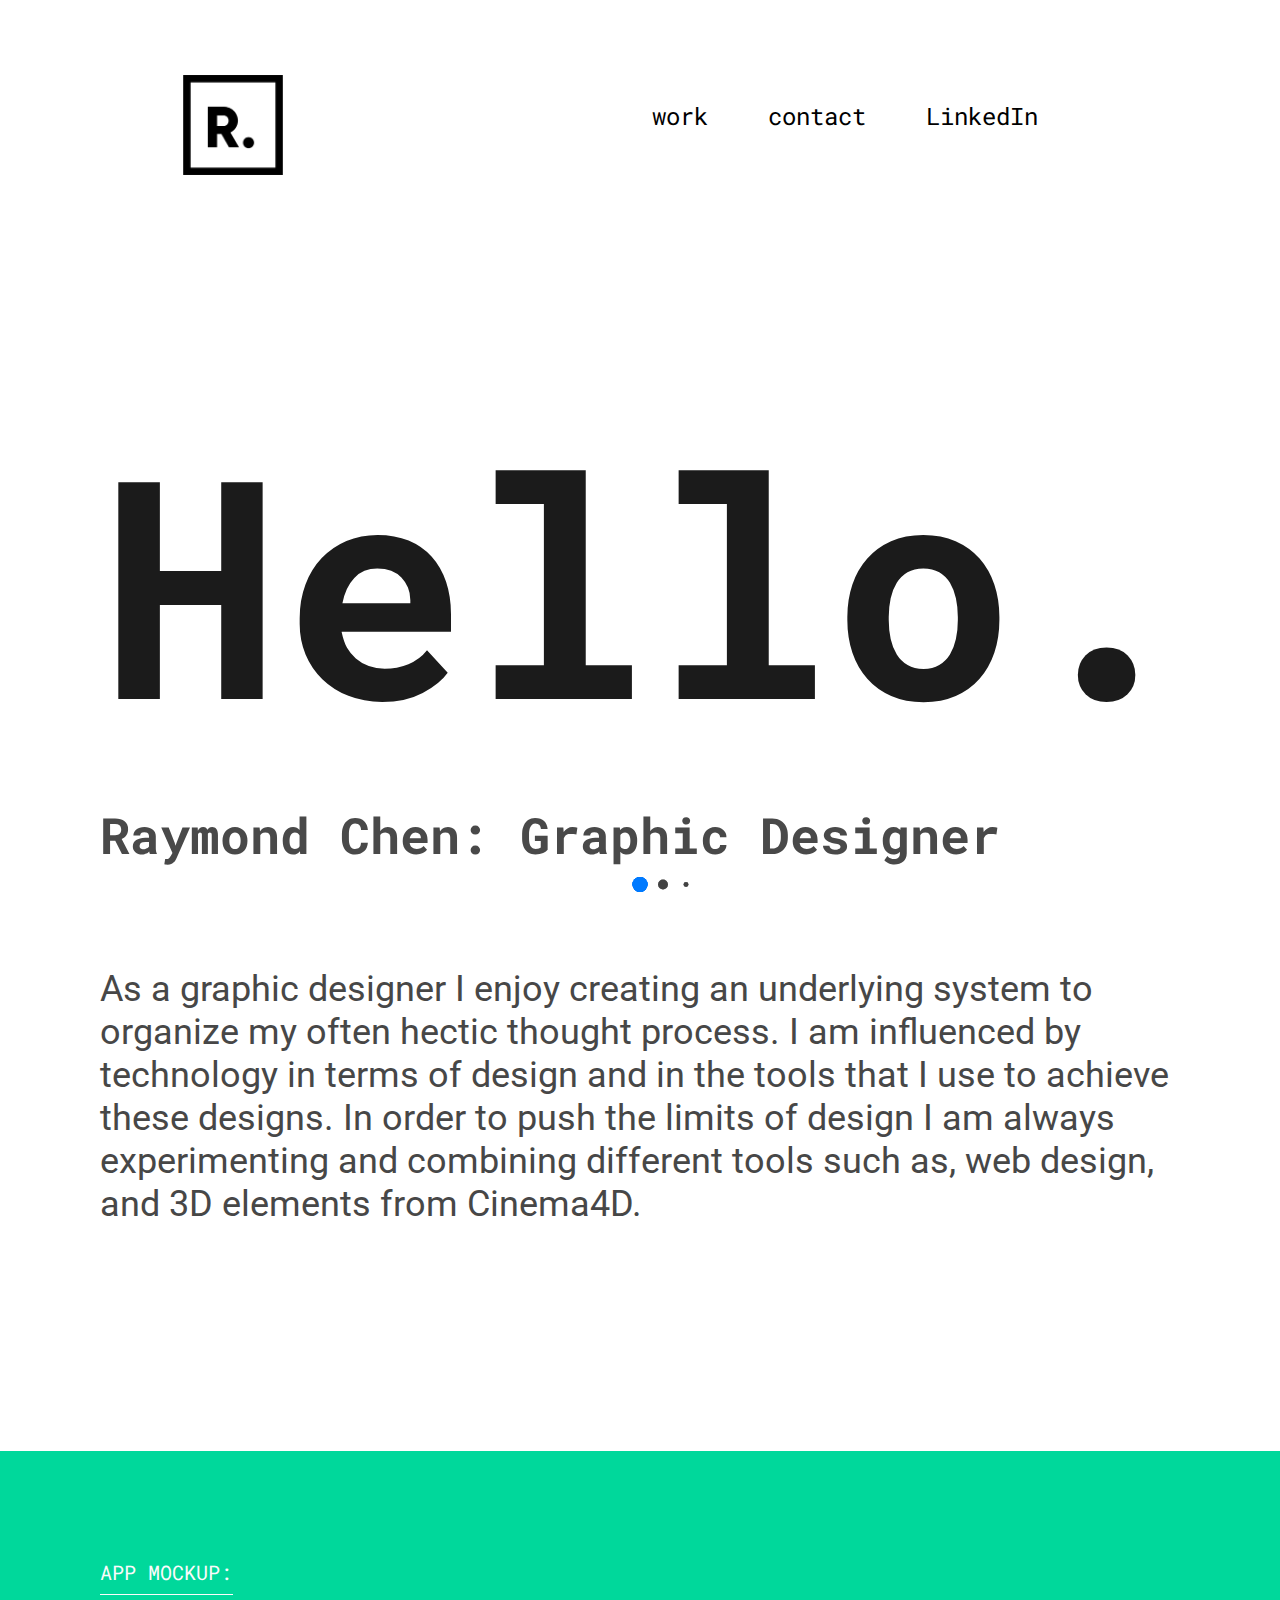
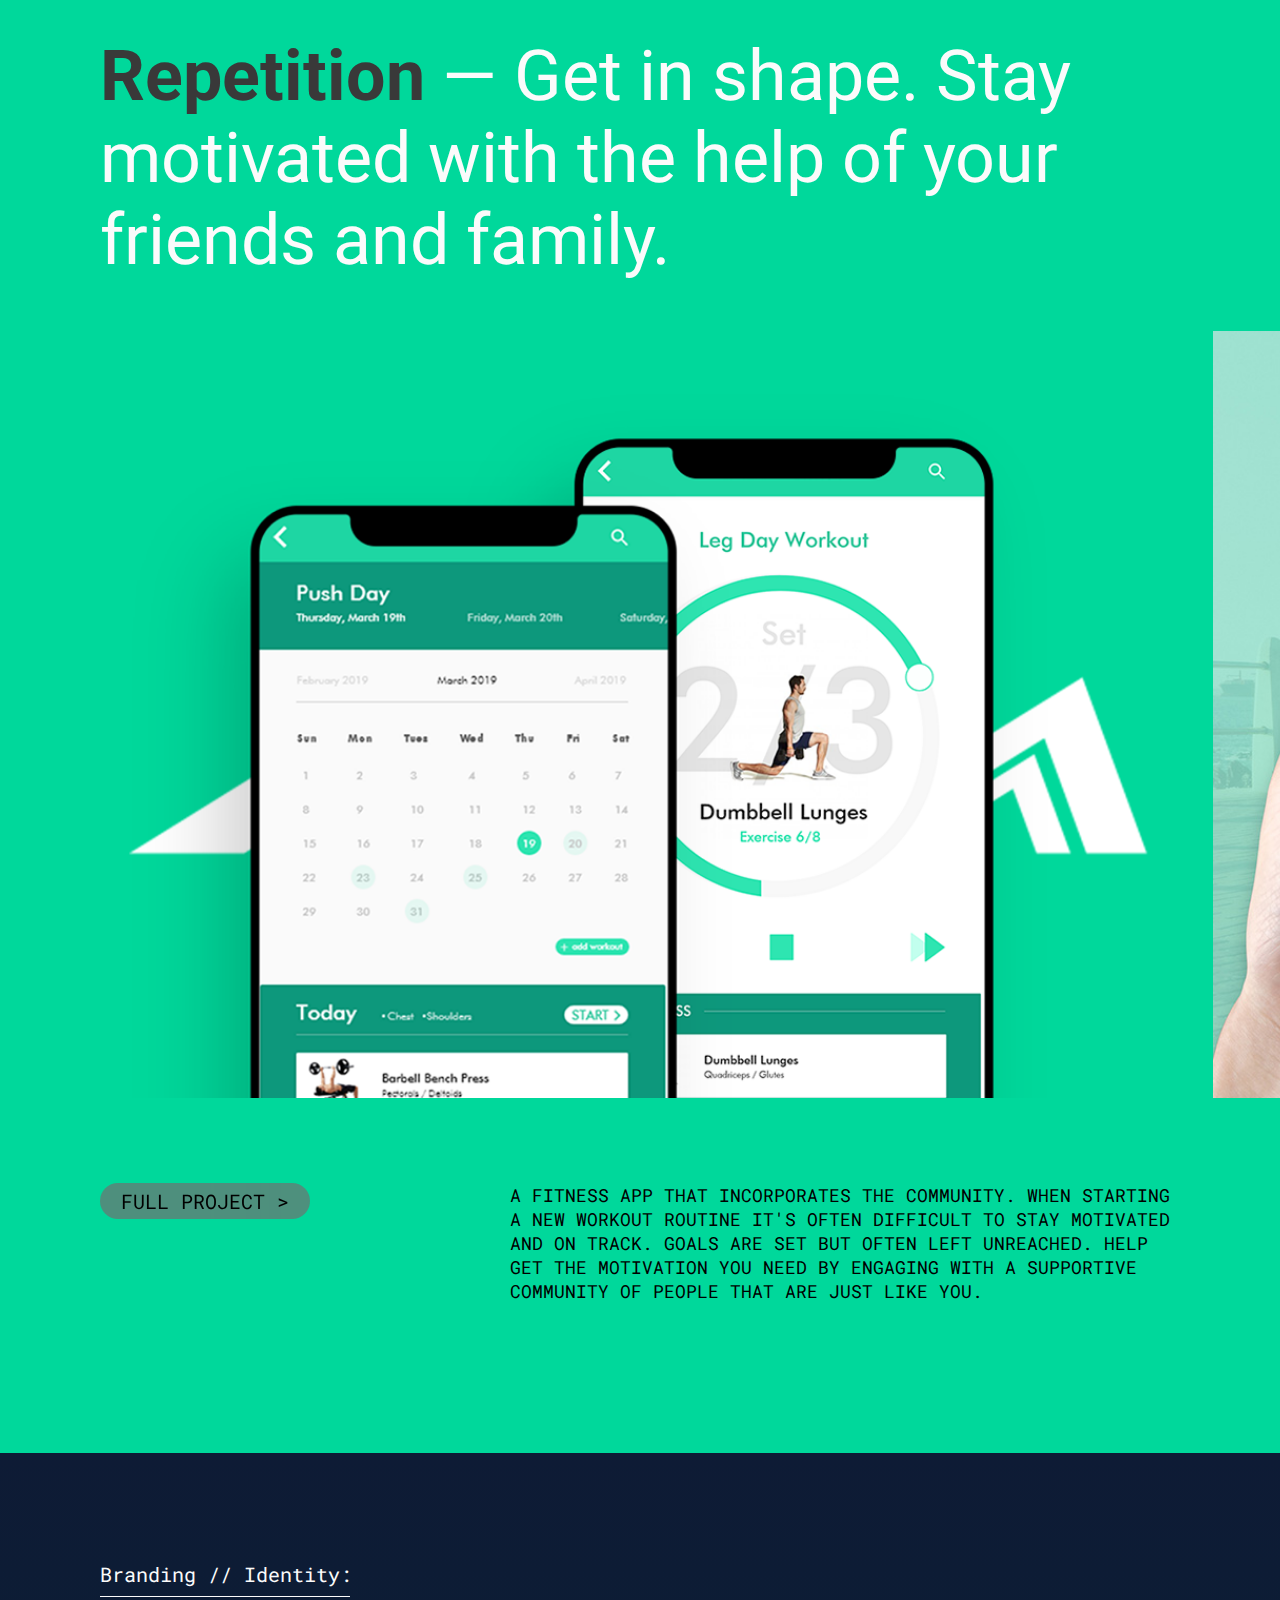
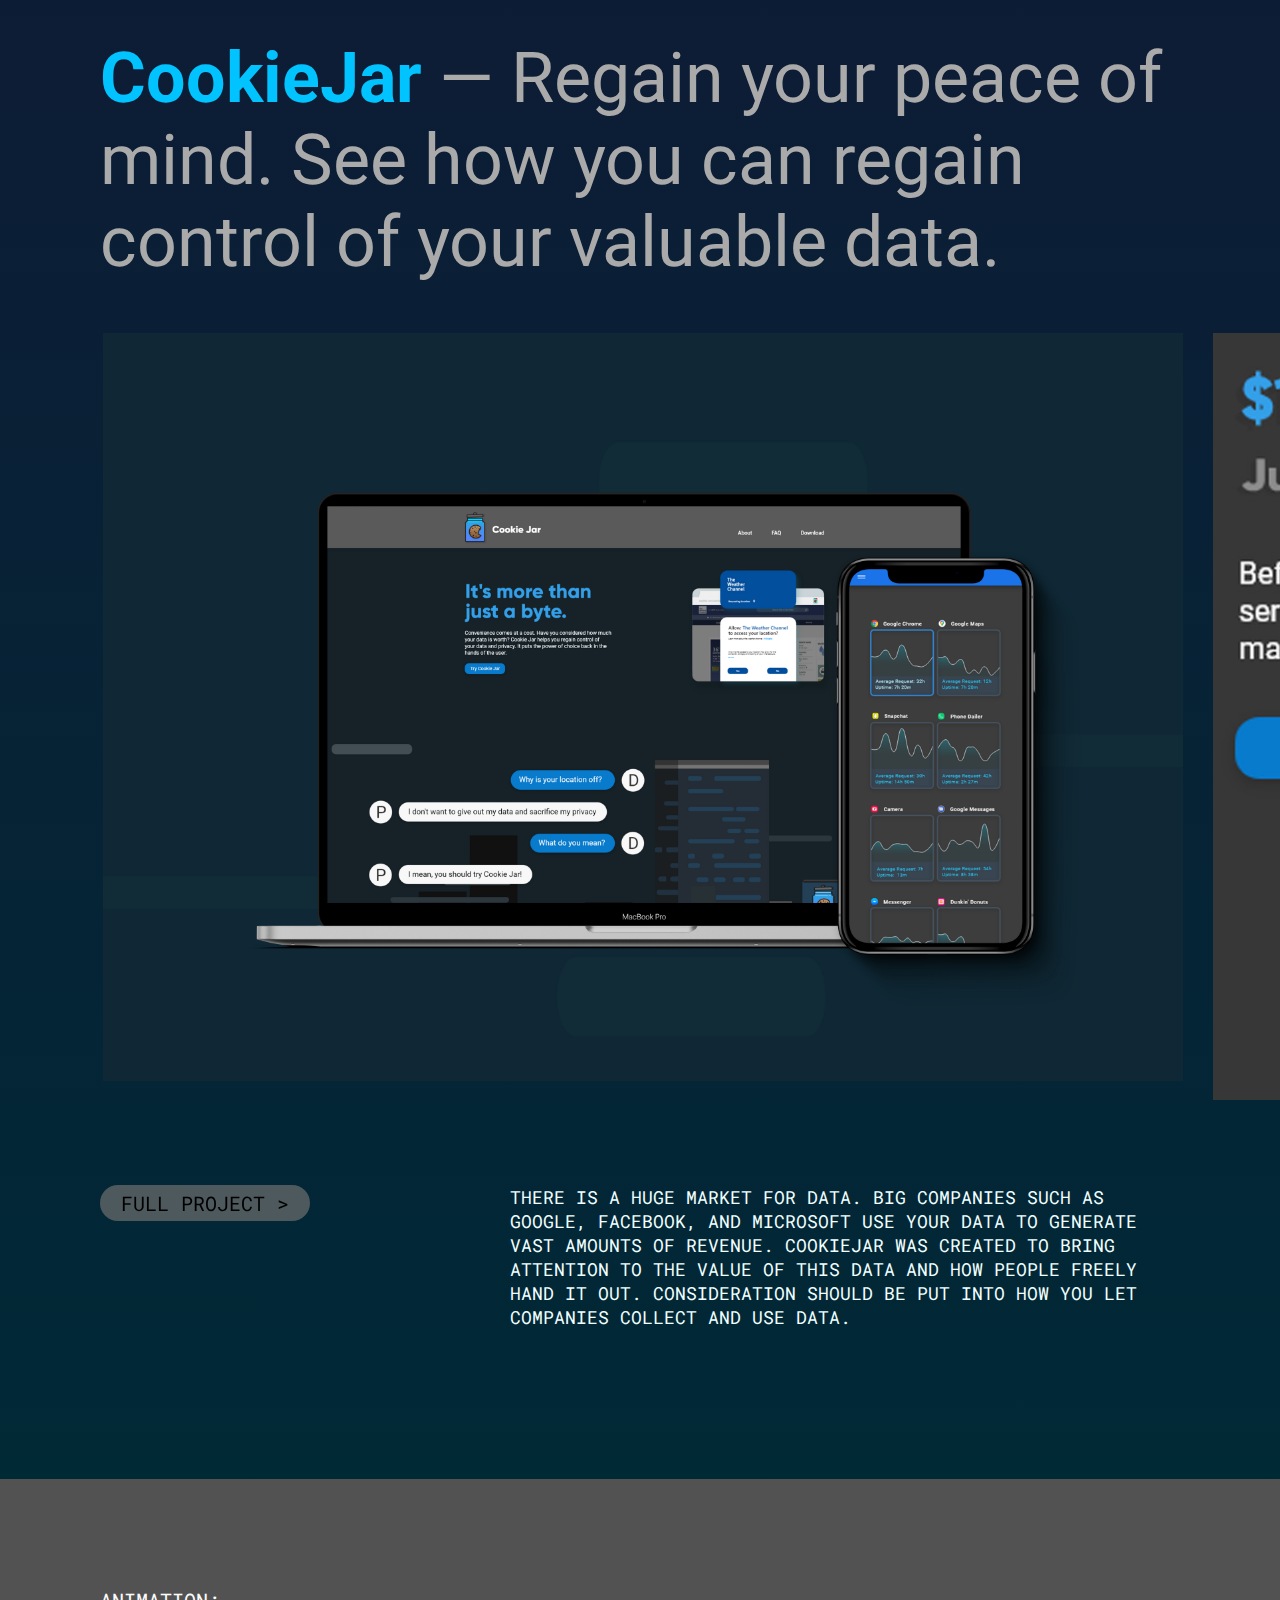
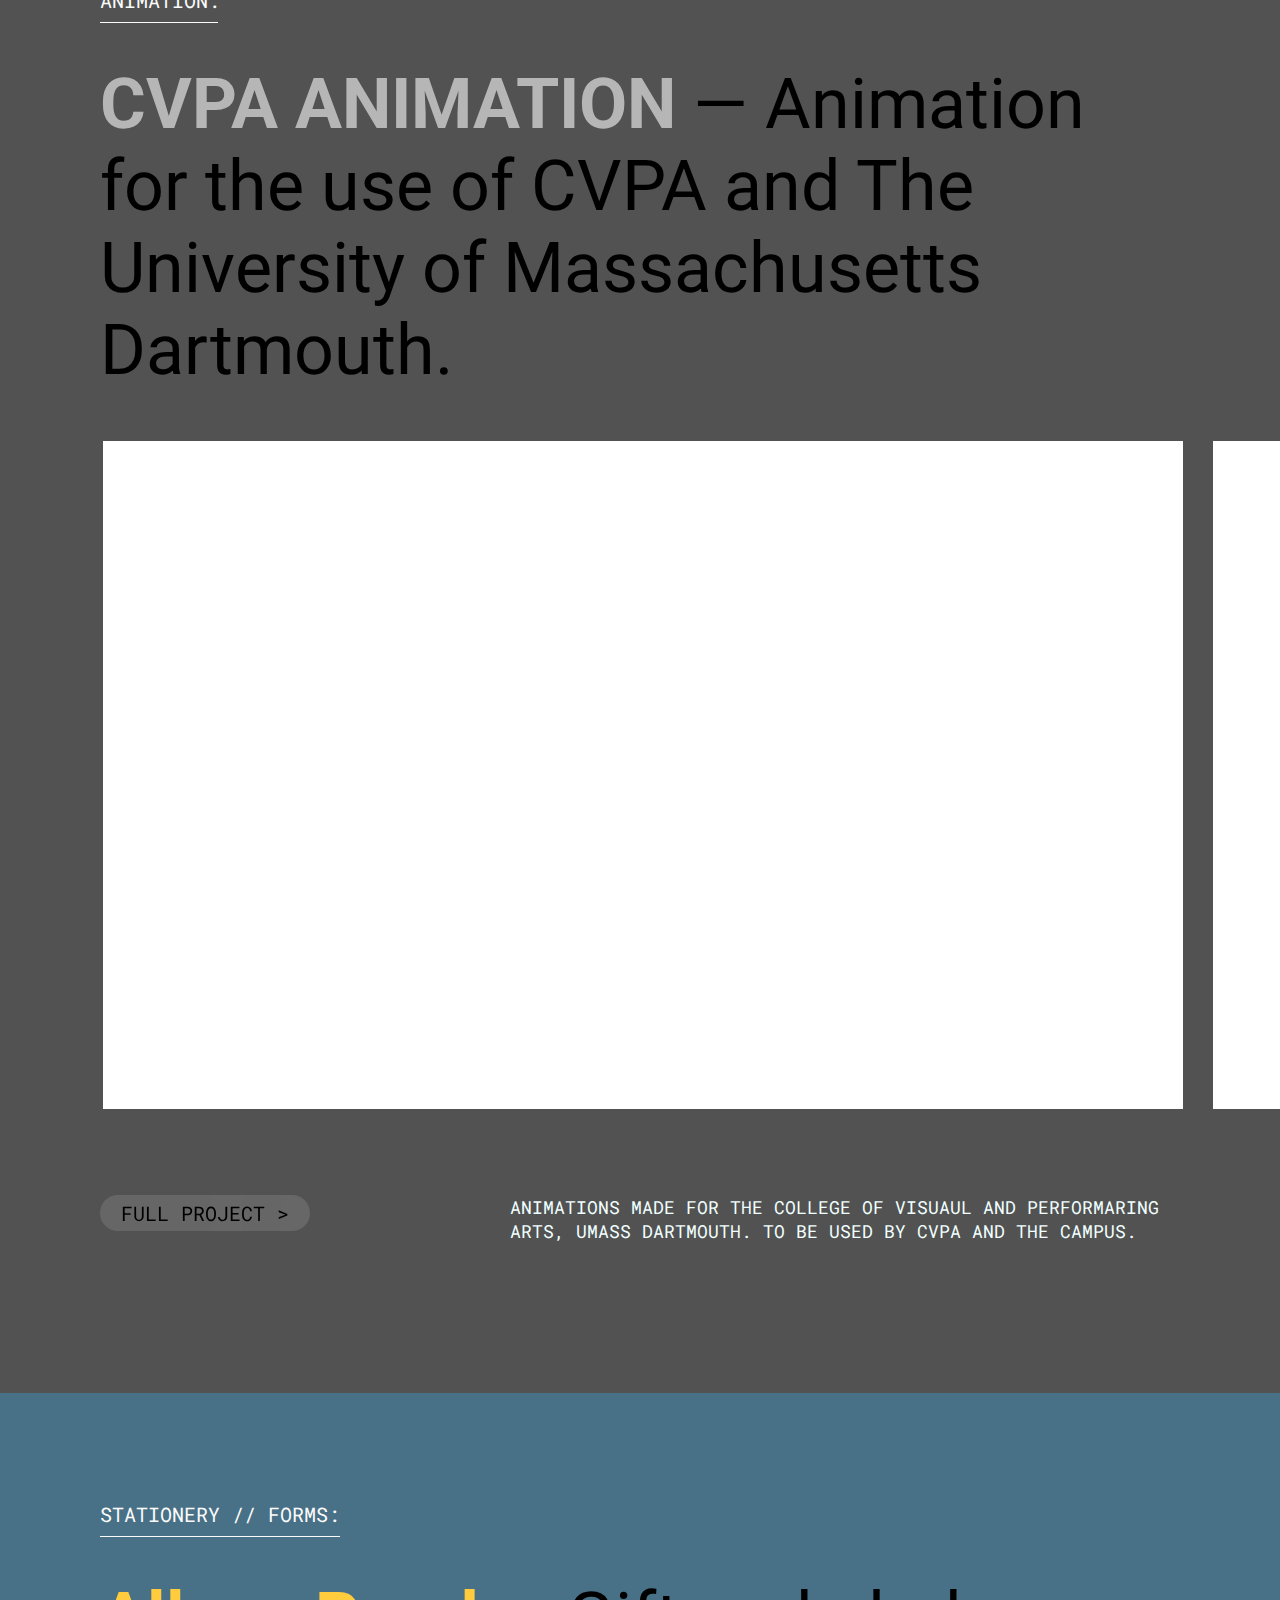
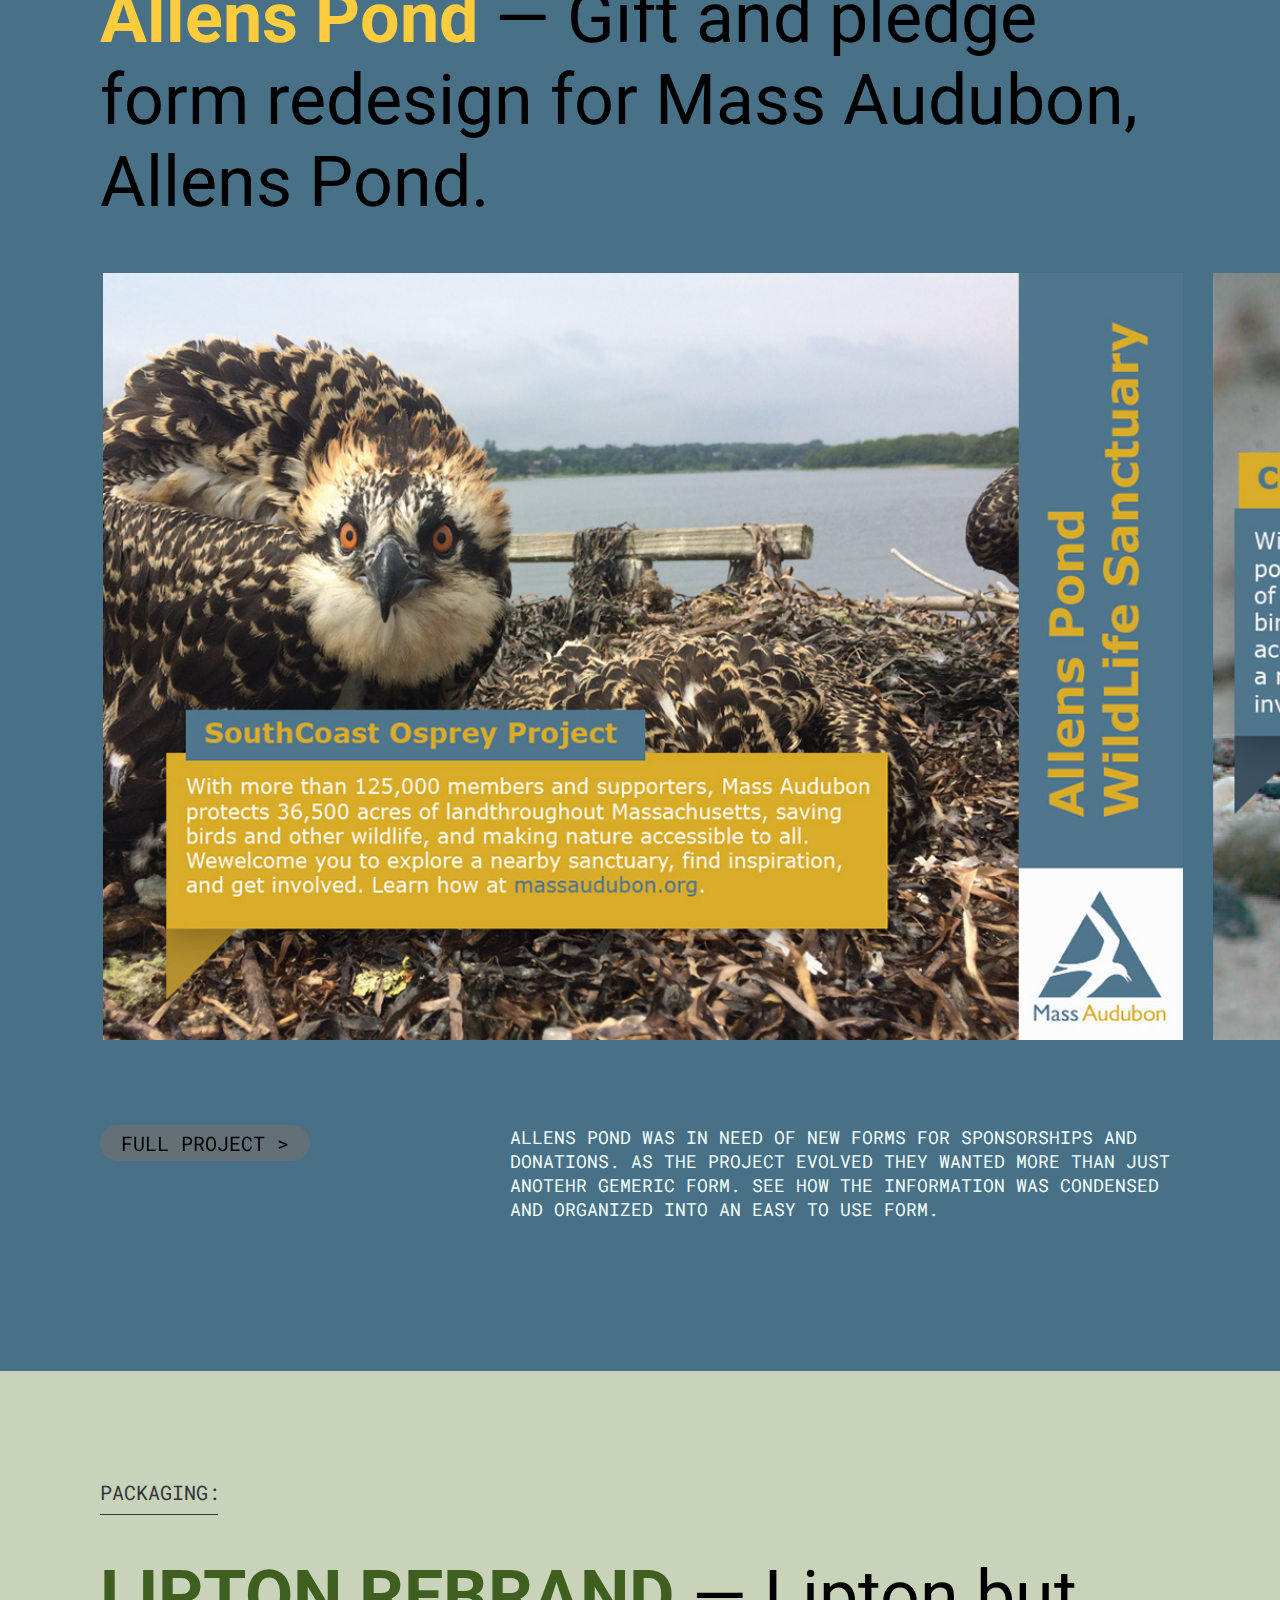
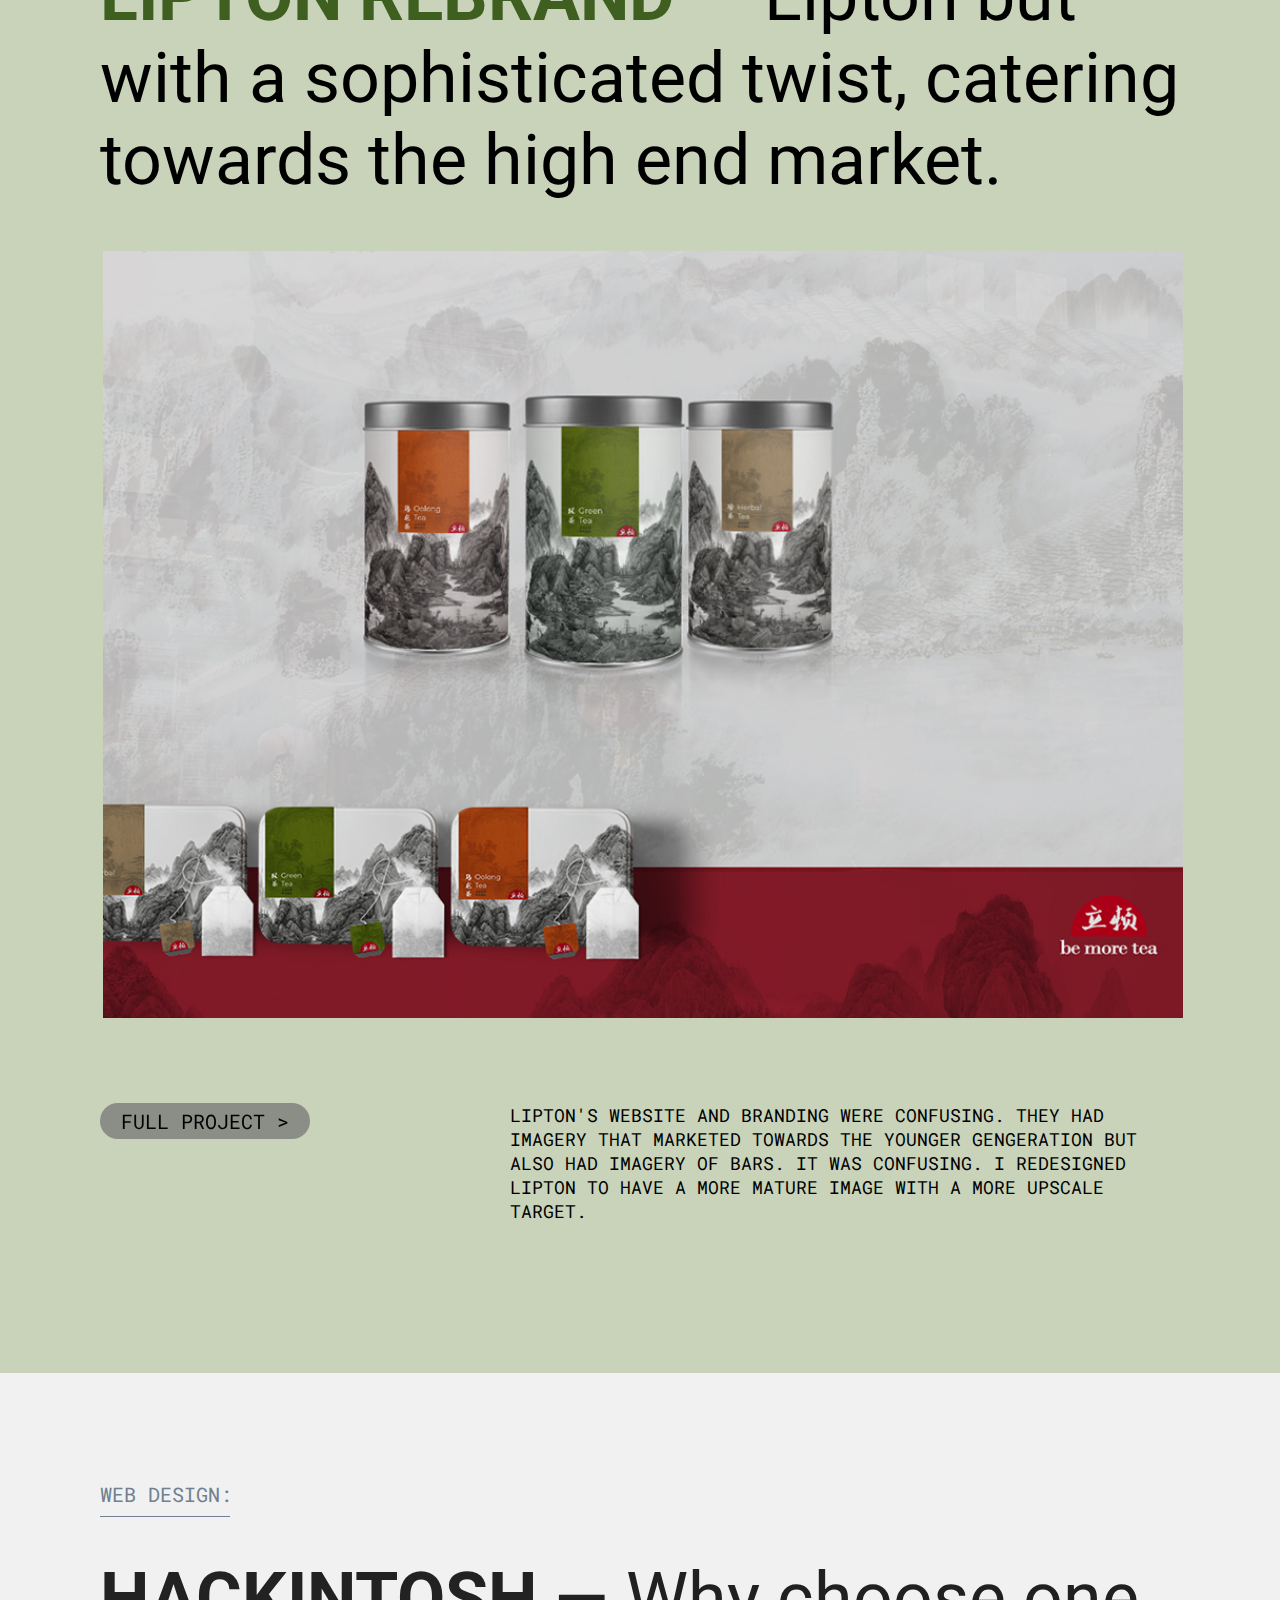
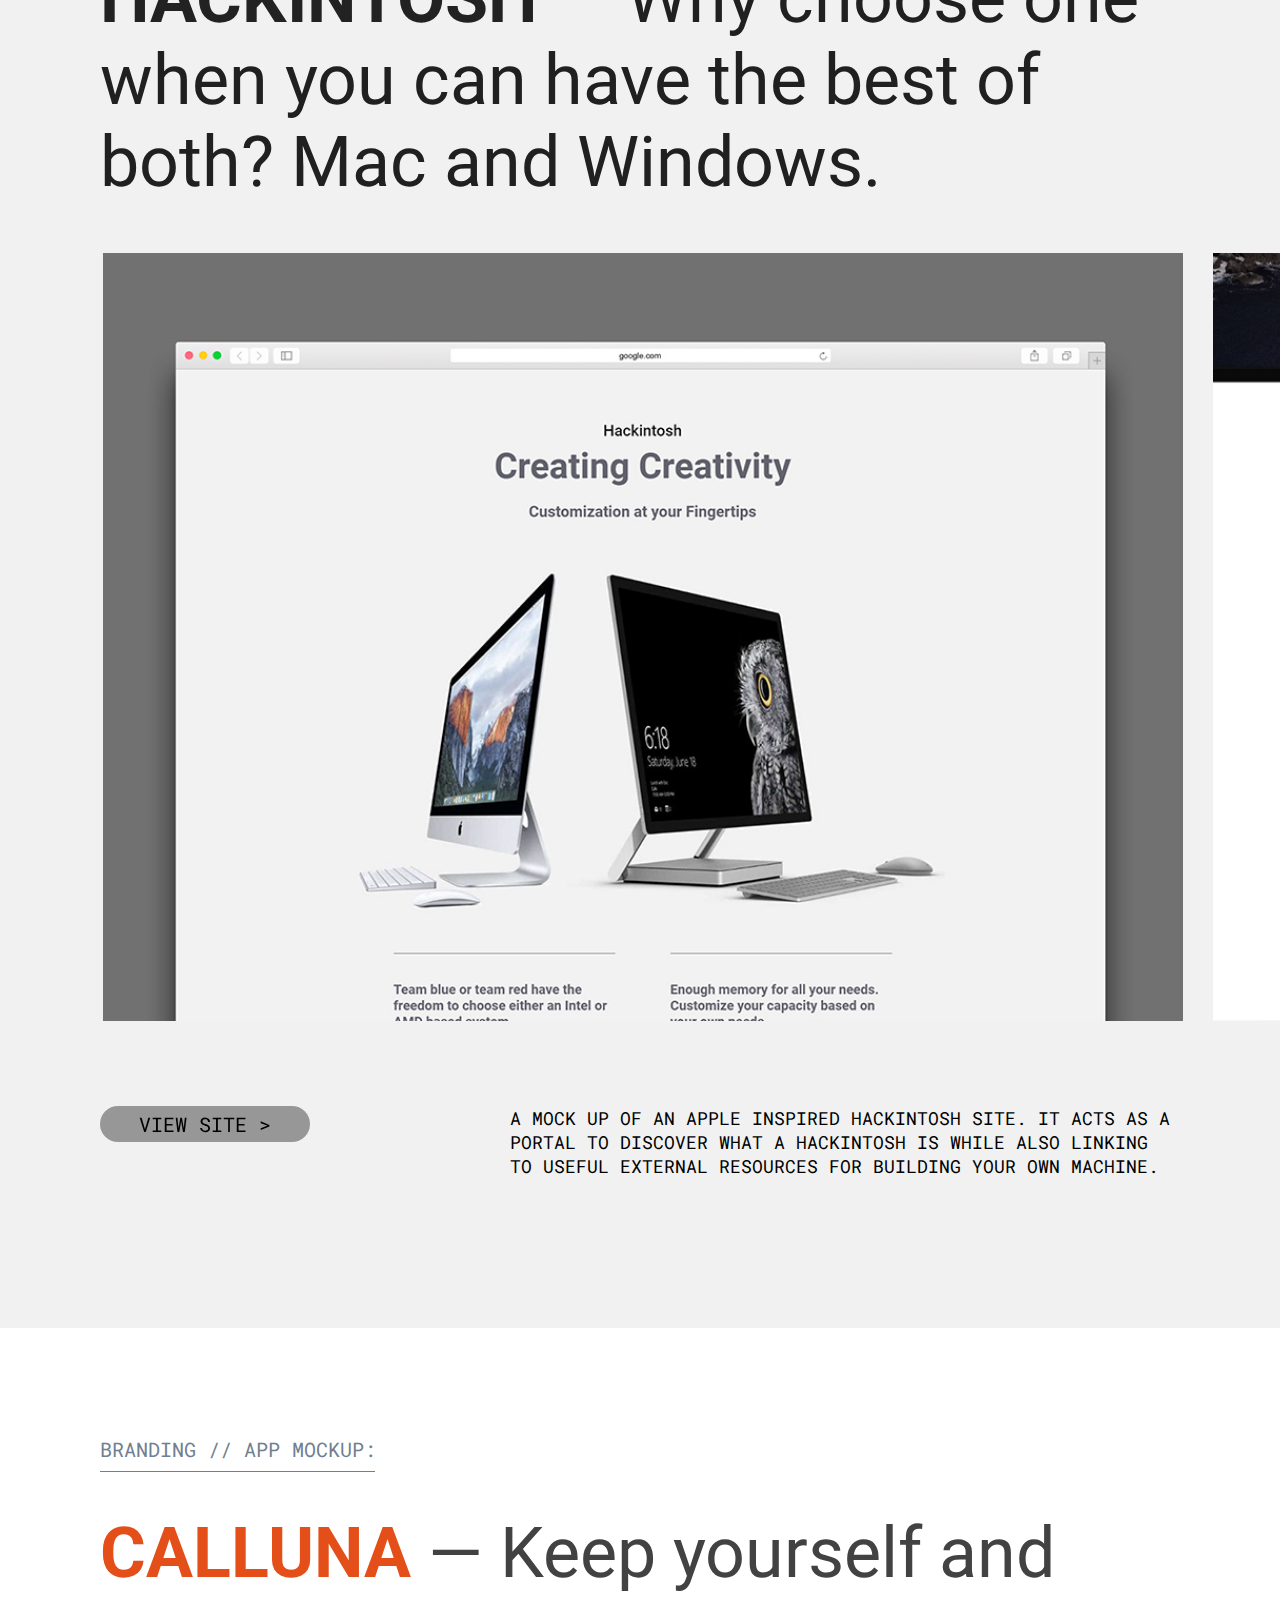
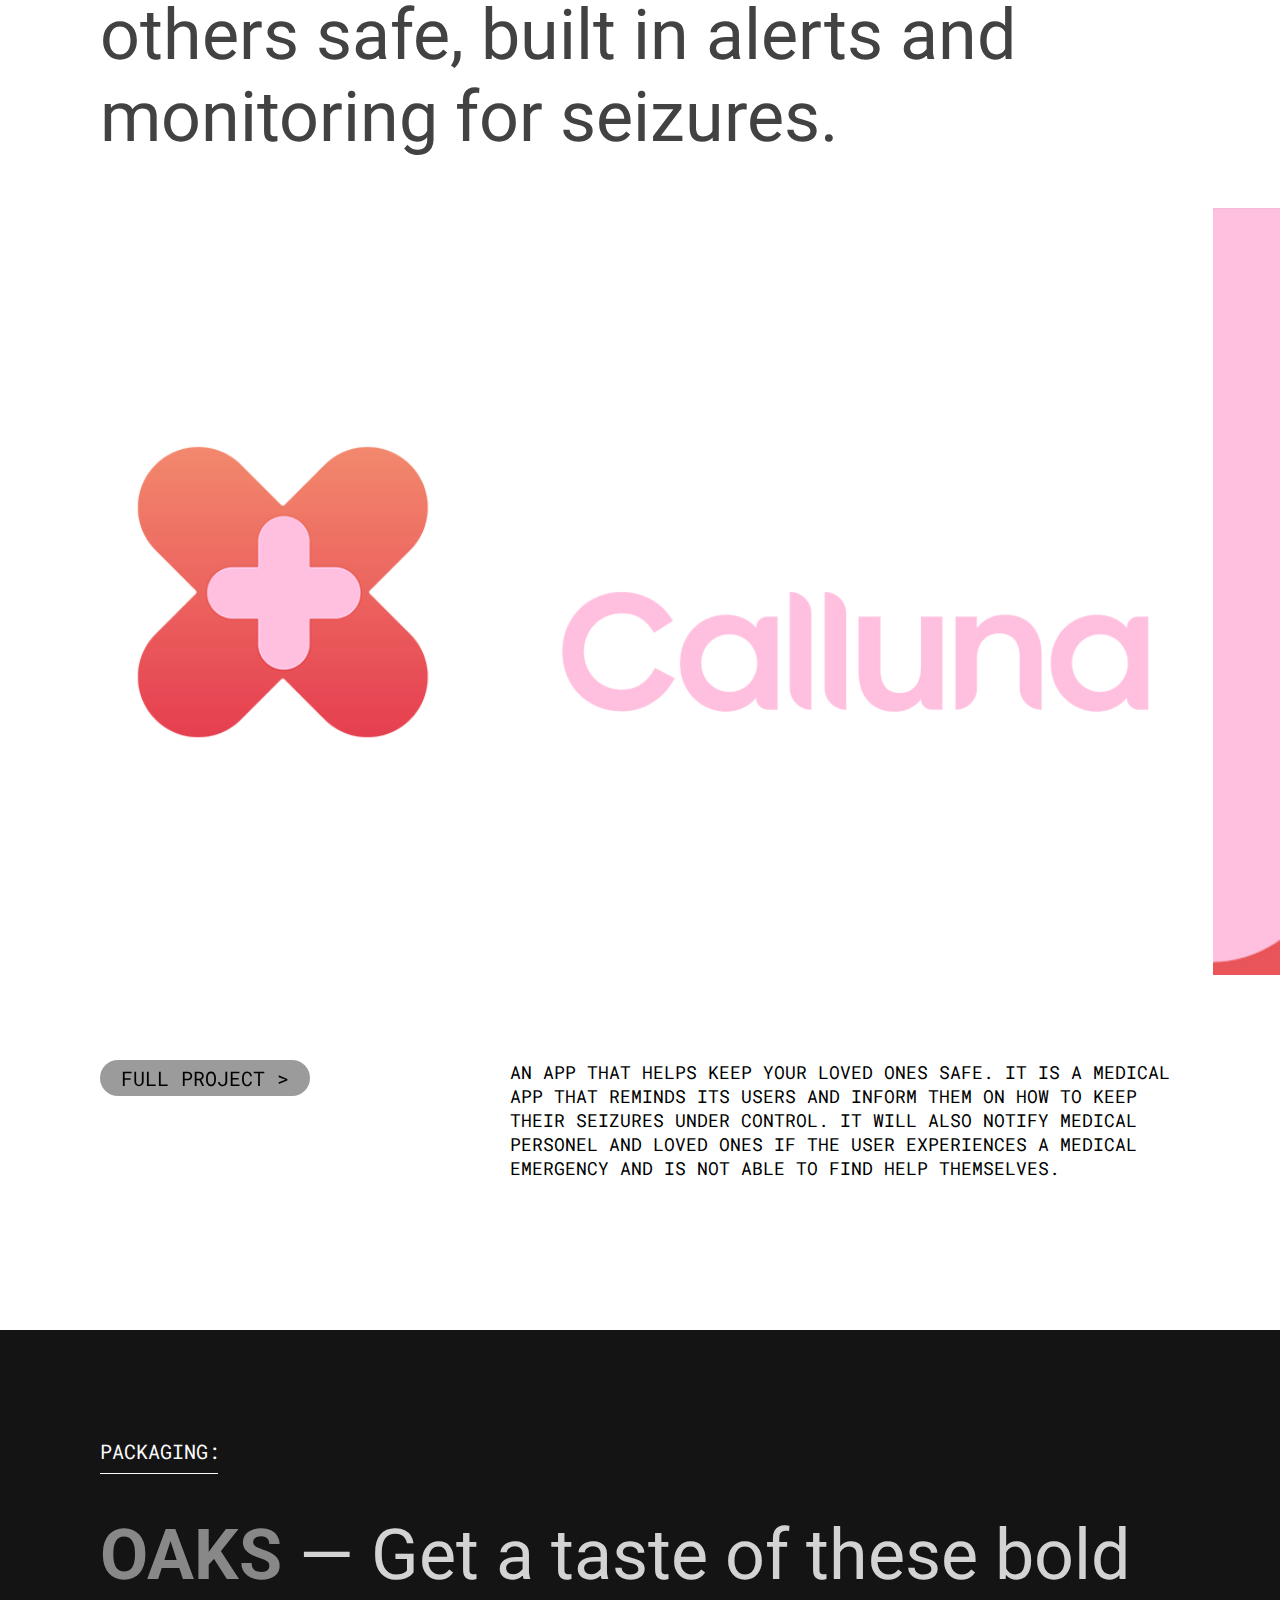
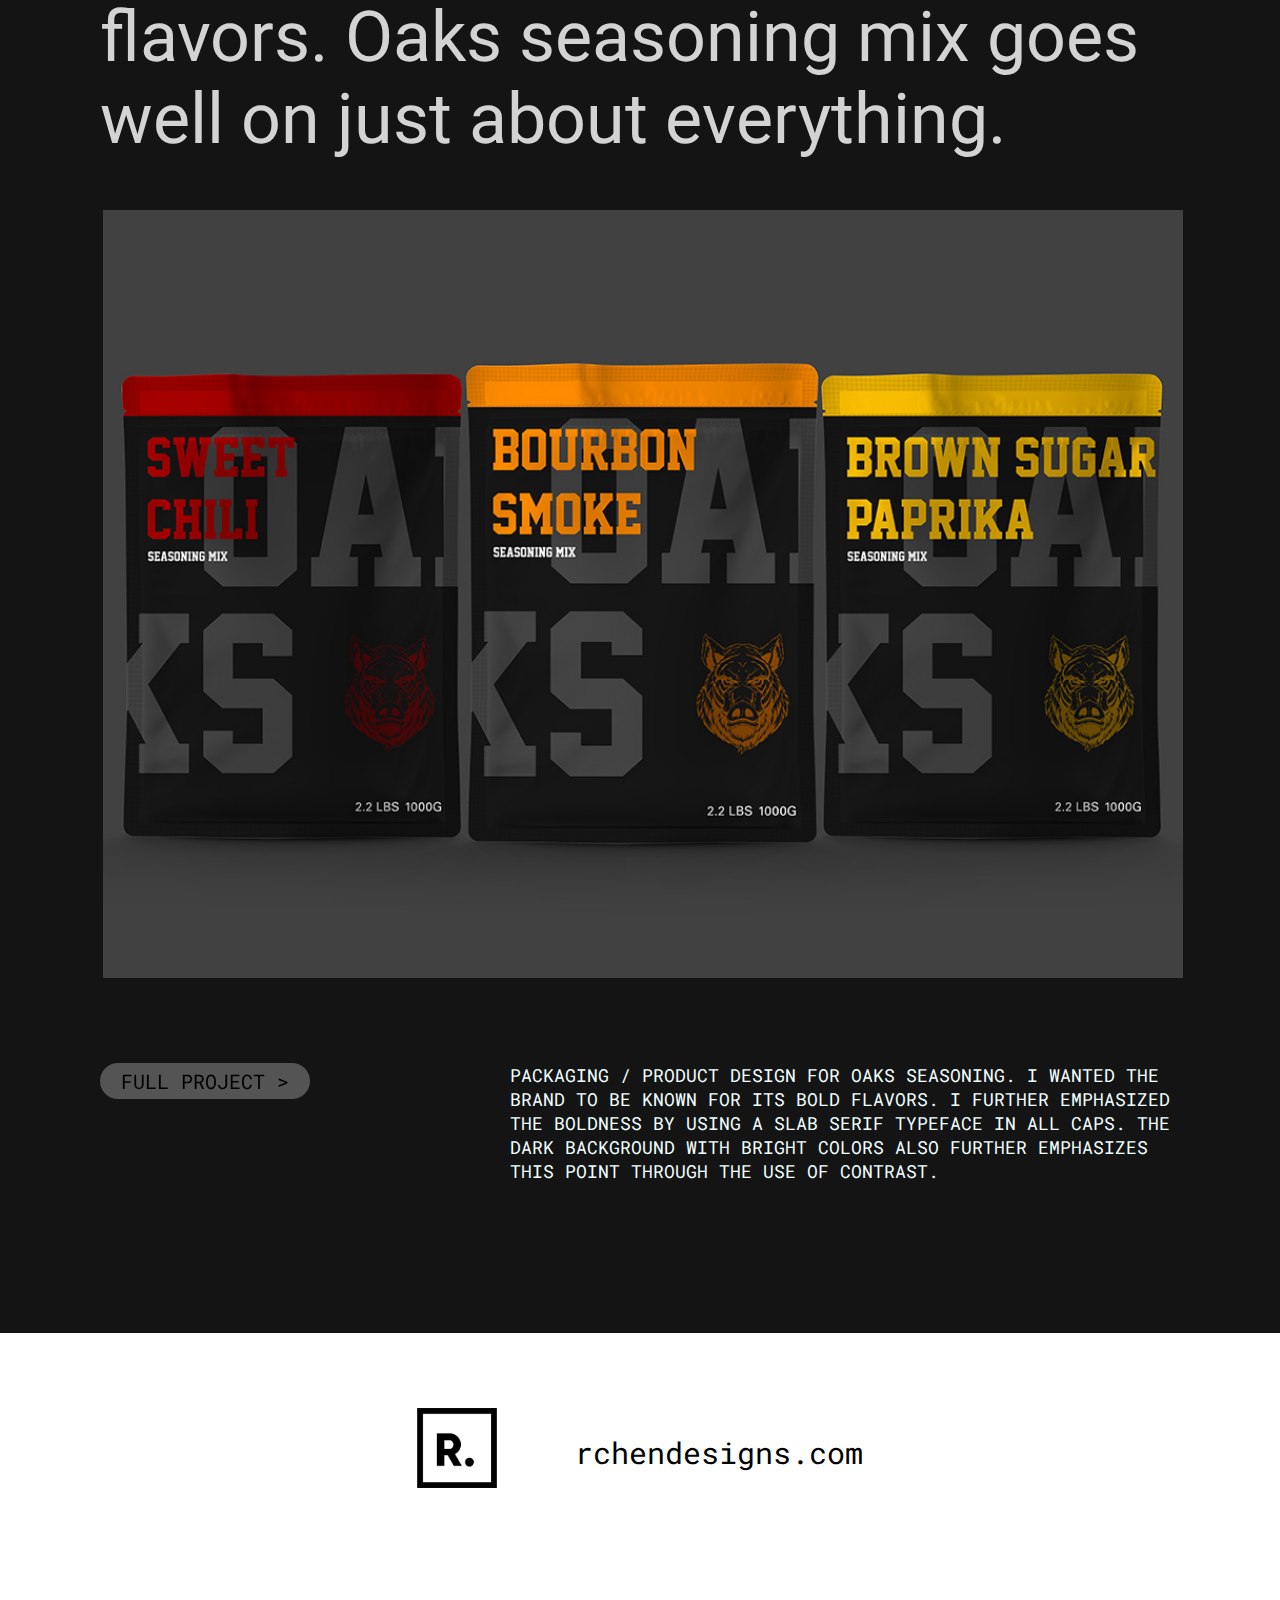
==== index.html @ 0444e74d "Add files via upload" ====
<!DOCTYPE html>
<html lang="en">

<head>
    <link rel="apple-touch-icon" sizes="57x57" href="/apple-icon-57x57.png">
<link rel="apple-touch-icon" sizes="60x60" href="/apple-icon-60x60.png">
<link rel="apple-touch-icon" sizes="72x72" href="/apple-icon-72x72.png">
<link rel="apple-touch-icon" sizes="76x76" href="/apple-icon-76x76.png">
<link rel="apple-touch-icon" sizes="114x114" href="/apple-icon-114x114.png">
<link rel="apple-touch-icon" sizes="120x120" href="/apple-icon-120x120.png">
<link rel="apple-touch-icon" sizes="144x144" href="/apple-icon-144x144.png">
<link rel="apple-touch-icon" sizes="152x152" href="/apple-icon-152x152.png">
<link rel="apple-touch-icon" sizes="180x180" href="/apple-icon-180x180.png">
<link rel="icon" type="image/png" sizes="192x192"  href="/android-icon-192x192.png">
<link rel="icon" type="image/png" sizes="32x32" href="/favicon-32x32.png">
<link rel="icon" type="image/png" sizes="96x96" href="/favicon-96x96.png">
<link rel="icon" type="image/png" sizes="16x16" href="/favicon-16x16.png">
<link rel="manifest" href="/manifest.json">
<meta name="msapplication-TileColor" content="#ffffff">
<meta name="msapplication-TileImage" content="/ms-icon-144x144.png">
<meta name="theme-color" content="#ffffff">
    <meta charset="UTF-8">
    <meta name="viewport" content="width=device-width, initial-scale=1.0">
    <link rel="stylesheet" href="/main.css">
    <link rel="stylesheet" href="https://use.fontawesome.com/releases/v5.14.0/css/all.css"
        integrity="sha384-HzLeBuhoNPvSl5KYnjx0BT+WB0QEEqLprO+NBkkk5gbc67FTaL7XIGa2w1L0Xbgc" crossorigin="anonymous">
<link rel="stylesheet" href="https://unpkg.com/swiper/swiper-bundle.min.css">
    <link href="https://fonts.googleapis.com/css2?family=Roboto+Mono&family=Roboto:wght@300;400;500&display=swap"
        rel="stylesheet">
        <script src="https://unpkg.com/swiper/swiper-bundle.min.js"></script>
        <script src="http://ajax.googleapis.com/ajax/libs/jquery/1.7.1/jquery.min.js" type="text/javascript"></script>
        <script src="/main.js"></script>
    <title>Raymond Chen</title>
</head>

<body>

    <div id="myNav" class="overlay">
        <div class="overlay-content">
          <a href="http://www.rchendesigns.com">work</a>
          <a href="c.raymondchen@gmail.com">contact</a>
          <!-- <a href="#">about</a> -->
          <a href="https://www.linkedin.com/in/raymondchen0/">LinkedIn</a>
          <div class="padding">
          <a href="javascript:void(0)" class="closebtn" onclick="closeNav()"><i class="fas fa-arrow-circle-down"></i></a>
        </div>
        </div>

      </div>
    <!--  -->
<!--  -->
    <!--  -->
    <!-- <div class="mobile-nav sidenav" id="mySidenav">
        <div class="mobile-nav-container">
        <li>
            <a class="navigation2" href="">work</a>
        </li>
        <li>
            <a class="navigation2" href="">contact</a>
        </li>
        <li>
            <a class="navigation2" href="">about</a>
        </li>
        <li>
            <a class="navigation2" href="">LinkedIn</a>
        </li>
    </div>
    </div> -->
    <div class="bottom-nav">
        <ul class="navbar-bottom">
            <div class="bot-nav" onclick="openNav()" href=""><i class="fas fa-arrow-circle-up"></i></div>
        </ul>
    </div>
    <section class="section-a roboto">
        <div class="nav-container">
            <a href="http:/www.rchendesigns.com">
            <img class="logo" src="/r-svg.png" alt="">
        </a>
            <ul class="navbar">
                <li>
                    <a class="navigation" href="http://www.rchendesigns.com">work</a>
                </li>
                <li>
                    <a class="navigation" href="mailto:c.raymondchen@gmail.com">contact</a>
                </li>
                <!-- <li> -->
                    <!-- <a class="navigation" href="">about</a> -->
                <!-- </li> -->
                <li>
                    <a class="navigation" href="https://www.linkedin.com/in/raymondchen0/">LinkedIn</a>
                </li>
            </ul>
        </div>
        <div class="section-container">
            <div class="hero-txt">Hello<span>.</span></div>
            <div class="subtitle roboto">Raymond Chen: Graphic Designer</div>
            <div class="blurb">As a graphic designer I enjoy creating an underlying system to organize my often hectic
                thought process. I am influenced by technology in terms of design and in the tools that I use to achieve
                these designs. In order to push the limits of design I am always experimenting and combining different
                tools such as, web design, and 3D elements from Cinema4D.</div>
        </div>
    </section>
    <!-- section b, begining of projects -->
    <!-- REPETITION -->
    <section class="section-b">
        <div class="section-container">
            <div class="app-mockup">
                <p>APP MOCKUP:</p>
            </div>
            <div class="title title1 roboto"><span class="main-span t1">Repetition </span>— Get in shape. Stay motivated
                with the help of your friends and family.</div>
                  <!-- Swiper -->
  <div class="swiper-container">
    <div class="swiper-wrapper">
        <div class="swiper-slide"><img src="/rep3.png" alt="" class="hero-image"></div>
      <div class="swiper-slide"><img class="hero-image repetition" src="/rep1.jpg" alt=""></div>
      <div class="swiper-slide"><img class="hero-image" src="/rep2.jpg" alt=""></div>

    </div>
    <!-- Add Pagination -->
    <div class="swiper-pagination"></div>
  </div>
            <!-- COME BACK ALTER TO ADD POSSIBLE JS BUTTONS -->
            <div class="desc-container">
                <div class="container">
                    <div class="desc">A FITNESS APP THAT INCORPORATES THE COMMUNITY. WHEN STARTING A NEW WORKOUT ROUTINE
                        IT'S OFTEN DIFFICULT TO STAY MOTIVATED AND ON TRACK. GOALS ARE SET BUT OFTEN LEFT UNREACHED.
                        HELP GET THE MOTIVATION YOU NEED BY ENGAGING WITH A SUPPORTIVE COMMUNITY OF PEOPLE THAT ARE JUST
                        LIKE YOU.</div>
                </div>
                <div class="container">
                    <div class="full-project full-project1"> <a href="repetition.html">FULL PROJECT ></a></div>
                </div>
            </div>
        </div>
    </section>
    <!-- COOKIE JAR -->
    <section class="section-b" style="background: rgb(0,41,54);
    background: linear-gradient(0deg, rgba(0,41,54,1) 0%, rgb(14, 27, 53) 100%);">
        <div class="section-container">
            <div class="branding">
                <p>Branding // Identity:</p>
            </div>
            <div class="title title2 roboto"><span class="main-span t2">CookieJar </span>— Regain your peace of mind.
                See how you can regain control of your valuable data.</div>
                <div class="swiper-container">
                    <div class="swiper-wrapper">
                        <div class="swiper-slide"><img class="hero-image" src="/cookie1.jpg" alt=""></div>
                        <div class="swiper-slide"><img class="hero-image" src="/cookie4.jpg" alt=""></div>
                        <div class="swiper-slide"><img class="hero-image" src="/cookie2.jpg" alt=""></div>
                        <div class="swiper-slide"><img class="hero-image" src="/cookie3.jpg" alt=""></div>
                
                    </div>
                    <!-- Add Pagination -->
                    <div class="swiper-pagination"></div>
                  </div>
            <!-- COME BACK ALTER TO ADD POSSIBLE JS BUTTONS -->
            <div class="desc-container">
                <div class="container">
                    <div class="desc" style="color: azure;">THERE IS A HUGE MARKET FOR DATA. BIG COMPANIES SUCH AS GOOGLE, FACEBOOK, AND MICROSOFT USE YOUR DATA TO GENERATE VAST AMOUNTS OF REVENUE. COOKIEJAR WAS CREATED TO BRING ATTENTION TO THE VALUE OF THIS DATA AND HOW PEOPLE FREELY HAND IT OUT. CONSIDERATION SHOULD BE PUT INTO HOW YOU LET COMPANIES COLLECT AND USE DATA.</div>
                </div>
                <div class="container">
                    <div class="full-project full-project1"><a href="CookieJar.html">FULL PROJECT ></a></div>
                </div>
            </div>
        </div>
    </section>
    <!-- CVPA ANIMATIONS -->
    <section class="section-b" style="background-color: rgb(82, 82, 82);">
        <div class="section-container">
            <div class="animation"><p>ANIMATION:</p></div>
            <div class="title title3 roboto"><span class="main-span t3">CVPA ANIMATION </span>— Animation for the use of
                CVPA and The University of Massachusetts Dartmouth.</div>
                <div class="swiper-container">
                    <div class="swiper-wrapper">
                      <div class="swiper-slide"><video autoplay loop class="hero-image" src="/CVPA1.mp4"></video></div>
                      <div class="swiper-slide"><video autoplay loop class="hero-image" src="/CVPA2.mp4"></video></div>
                      <div class="swiper-slide"><video autoplay loop class="hero-image" src="/CVPA3.mp4"></video></div>
                    </div>
                    <!-- Add Pagination -->
                    <div class="swiper-pagination"></div>
                  </div>
            <!-- COME BACK ALTER TO ADD POSSIBLE JS BUTTONS -->
            <div class="desc-container">
                <div class="container">
                    <div class="desc" style="color: azure;">ANIMATIONS MADE FOR THE COLLEGE OF VISUAUL AND PERFORMARING ARTS, UMASS DARTMOUTH. TO BE USED BY CVPA AND THE CAMPUS.</div>
                </div>
                <div class="container">
                    <div class="full-project full-project1"><a href="CVPA Animation.html">FULL PROJECT ></a></div>
                </div>
            </div>
        </div>
    </section>
    <!-- MASS AUDOBON -->
    <section class="section-b" style="background-color: #487086;">
        <div class="section-container">
            <div class="forms"><p>STATIONERY // FORMS:</p></div>
            <div class="title title4 roboto"><span class="main-span t4">Allens Pond </span>— Gift and pledge form redesign for Mass Audubon, Allens Pond.</div>
            <div class="swiper-container">
                <div class="swiper-wrapper">
                    <div class="swiper-slide"><img class="hero-image" src="/allenspond1.jpg" alt=""></div>
                    <div class="swiper-slide"><img class="hero-image" src="/allenspond2.jpg" alt=""></div>
                    <div class="swiper-slide"><img class="hero-image" src="/allenspond3.jpg" alt=""></div>
                    <div class="swiper-slide"><img class="hero-image" src="/allenspond4.jpg" alt=""></div>
                    <div class="swiper-slide"><img class="hero-image" src="/allenspond5.jpg" alt=""></div>
                </div>
                <!-- Add Pagination -->
                <div class="swiper-pagination"></div>
              </div>
            <!-- COME BACK ALTER TO ADD POSSIBLE JS BUTTONS -->
            <div class="desc-container">
                <div class="container">
                    <div class="desc" style="color: azure;">ALLENS POND WAS IN NEED OF NEW FORMS FOR SPONSORSHIPS AND DONATIONS. AS THE PROJECT EVOLVED THEY WANTED MORE THAN JUST ANOTEHR GEMERIC FORM. SEE HOW THE INFORMATION WAS CONDENSED AND ORGANIZED INTO AN EASY TO USE FORM.</div>
                </div>
                <div class="container">
                    <div class="full-project full-project1"><a href="AllensPond.html">FULL PROJECT ></a></div>
                </div>
            </div>
        </div>
    </section>
    <!-- LIPTON REBRAND -->
    <section class="section-b" style="background-color: rgb(200, 211, 186);">
        <div class="section-container">
            <div class="packaging" style="border-bottom: 1.25px solid rgb(50, 54, 58); color: rgb(50, 54, 58);"><p>PACKAGING:</p></div>
            <div class="title title5 roboto"><span class="main-span t5">LIPTON REBRAND </span>— Lipton but with a sophisticated twist, catering towards the high end market.</div>
                <div class="swiper-container">
                    <div class="swiper-wrapper">
                        <div class="swiper-slide"><img class="hero-image" src="/lipton1.jpg" alt=""></div>
                    </div>
                    <!-- Add Pagination -->
            <!-- COME BACK ALTER TO ADD POSSIBLE JS BUTTONS -->
            <div class="desc-container">
                <div class="container">
                    <div class="desc">LIPTON'S WEBSITE AND BRANDING WERE CONFUSING. THEY HAD IMAGERY THAT MARKETED TOWARDS THE YOUNGER GENGERATION BUT ALSO HAD IMAGERY OF BARS. IT WAS CONFUSING. I REDESIGNED LIPTON TO HAVE A MORE MATURE IMAGE WITH A MORE UPSCALE TARGET.</div>
                </div>
                <div class="container">
                    <div class="full-project full-project1"><a href="Lipton.html">FULL PROJECT ></a></div>
                </div>
            </div>
        </div>
    </section>
    <!-- HACKINTOSH -->
    <section class="section-b" style="background-color: rgb(241, 241, 241);">
        <div class="section-container">
            <div class="web"><p>WEB DESIGN:</p></div>
            <div class="title title6 roboto"><span class="main-span t6">HACKINTOSH </span>— Why choose one when you can have the best of both? Mac and Windows. </div>
            <div class="swiper-container">
                <div class="swiper-wrapper">
                    <div class="swiper-slide"><img class="hero-image" src="/hack1.jpg" alt=""></div>
                    <div class="swiper-slide"><img class="hero-image" src="/hack2.jpg" alt=""></div>
                    <div class="swiper-slide"><img class="hero-image" src="/hack3.jpg" alt=""></div>
                </div>
                <!-- Add Pagination -->
                <div class="swiper-pagination"></div>
              </div>
            <!-- COME BACK ALTER TO ADD POSSIBLE JS BUTTONS -->
            <div class="desc-container">
                <div class="container">
                    <div class="desc">A MOCK UP OF AN APPLE INSPIRED HACKINTOSH SITE. IT ACTS AS A PORTAL TO DISCOVER WHAT A HACKINTOSH IS WHILE ALSO LINKING TO USEFUL EXTERNAL RESOURCES FOR BUILDING YOUR OWN MACHINE.</div>
                </div>
                <div class="container">
                    <div class="full-project full-project1"><a href="/hackintosh.html">VIEW SITE ></a></div>
                </div>
            </div>
        </div>
    </section>
        <!-- CALLUNA -->
        <section class="section-b" style="background-color: rgb(255, 255, 255);">
            <div class="section-container">
                <div class="brand-mockup" style="color: slategray;"><p>BRANDING // APP MOCKUP:</p></div>
                <div class="title title8 roboto"><span class="main-span t8">CALLUNA </span>— Keep yourself and others safe,
                    built in alerts and monitoring for seizures.</div>
                    <div class="swiper-container">
                        <div class="swiper-wrapper">
                            <div class="swiper-slide"><img class="hero-image" src="/calluna1.png" alt=""></div>
                            <div class="swiper-slide"><img class="hero-image" src="/calluna2.jpg" alt=""></div>
                            <div class="swiper-slide"><img class="hero-image" src="/calluna3.jpg" alt=""></div>
                        </div>
                                            <!-- Add Pagination -->
                                            <div class="swiper-pagination"></div>
                                        </div>
                <!-- COME BACK ALTER TO ADD POSSIBLE JS BUTTONS -->
                <div class="desc-container">
                    <div class="container">
                        <div class="desc">AN APP THAT HELPS KEEP YOUR LOVED ONES SAFE. IT IS A MEDICAL APP THAT REMINDS ITS USERS AND INFORM THEM ON HOW TO KEEP THEIR SEIZURES UNDER CONTROL. IT WILL ALSO NOTIFY MEDICAL PERSONEL AND LOVED ONES IF THE USER EXPERIENCES A MEDICAL EMERGENCY AND IS NOT ABLE TO FIND HELP THEMSELVES.</div>
                    </div>
                    <div class="container">
                        <div class="full-project full-project1"><a href="Calluna.html">FULL PROJECT ></a></div>
                    </div>
                </div>
            </div>
        </section>
    <!-- OAKS PACKAGING -->
    <section class="section-b" style="background-color: rgb(20, 20, 20);">
        <div class="section-container">
            <div class="packaging"><p>PACKAGING:</p></div>
            <div class="title title7 roboto"><span class="main-span t7">OAKS </span>— Get a taste of these bold flavors. Oaks seasoning mix goes well on just about everything.</div>
            <!-- <div class="swiper-container"> -->
                <div class="swiper-wrapper">
                    <div class="swiper-slide"><img class="hero-image" src="/oaks1.jpg" alt=""></div>
                </div>
                
            <!-- COME BACK ALTER TO ADD POSSIBLE JS BUTTONS -->
            <div class="desc-container">
                <div class="container">
                    <div class="desc" style="color: azure;">PACKAGING / PRODUCT DESIGN FOR OAKS SEASONING. I WANTED THE BRAND TO BE KNOWN FOR ITS BOLD FLAVORS. I FURTHER EMPHASIZED THE BOLDNESS BY USING A SLAB SERIF TYPEFACE IN ALL CAPS. THE DARK BACKGROUND WITH BRIGHT COLORS ALSO FURTHER EMPHASIZES THIS POINT THROUGH THE USE OF CONTRAST.</div>
                </div>
                <div class="container">
                    <div class="full-project full-project1"><a href="Oaks.html">FULL PROJECT ></a></div>
                </div>
            </div>
        </div>
    </section>

    <!-- CARDS AGAINST DESIGN -->
    <!-- <section class="section-b" style="background-color: rgb(0, 0, 0);">
        <div class="section-container">
            <div class="app-mockup">PACKAGING:</div>
            <div class="title title9 roboto"><span class="main-span t9">CARDS AGAINST DESIGN </span>— Get in shape. Stay
                motivated with the help of your friends and family.</div>
            <img class="hero-image repetition" src="/Repetition mockup.png" alt="">
            <div class="desc-container">
                <div class="container">
                    <div class="desc" style="color: #d6d6d6;" >A FITNESS APP THAT INCORPORATES THE COMMUNITY. WHEN STARTING A NEW WORKOUT ROUTINE
                        IT'S OFTEN DIFFICULT TO STAY MOTIVATED AND ON TRACK. GOALs ARE SET BUT OFTEN LEFT UNREACHED.
                        HELP GET THE MOTIVATION YOU NEED BY ENGAGING WITH A SUPPORTIVE COMMUNITY OF PEOPLE THAT ARE JUST
                        LIKE YOU.</div>
                </div>
                <div class="container">
                    <div class="full-project full-project1">FULL PROJECT ></div>
                </div>
            </div>
        </div>
    </section> -->
    <!-- footer -->
    <footer>
        <div class="footer-container">
            <img class= "footer-logo" src="/r-svg.png" alt="">
            <div class="site">rchendesigns.com</div>
        </div>
    </footer>

  <!-- Swiper JS -->
  <script src="../package/swiper-bundle.min.js"></script>

  <!-- Initialize Swiper -->
  <script>
    var swiper = new Swiper('.swiper-container', {
        slidesPerView: 1,
      spaceBetween: 30,
      loop: true,
      pagination: {
        el: '.swiper-pagination',
        dynamicBullets: true,
      },
    });
  </script>


</body>
</html>
---- main.css ----
body {
    overflow-x: hidden !important;
    /* max-width: 599px; */
    font-family: 'Roboto', sans-serif;
    font-family: 'Roboto Mono', monospace;
    padding: 0;
    margin: 0;
}

html {
    scroll-behavior: smooth;
  }

  .full-project > a{
      text-decoration: none;
  }

  .full-project > a:hover{
      border-bottom: none;
}

.full-project > a:visited{
    color: white;
}




  ul {
      list-style-type: none;
  }

  .desc-container {
    padding-top: 30px;
  }

  .fas, .fab {
      transition-duration: .25s;
      font-size: 40px;
      color: rgb(36, 36, 36);
  }

  .fas:hover {
      color: #727272;
  }

  .navbar-bottom {
      z-index: 20;
    box-shadow: 0px -1px 6px rgba(65, 65, 65, 0.329);
    backdrop-filter: blur(50px) !important;
    -webkit-backdrop-filter: blur(5px) !important;
      padding: 15px 20px 15px 0px;
      margin: 0;
      background-color: rgba(170, 170, 170, 0.144);
      display: flex;
      justify-content: space-evenly;
      position: fixed;
      bottom: 0em;
    width: 100%;
}


  .navbar {
      visibility: hidden;
  }

.logo {
    width: 100px;
    padding-top: 75px;
}

.navigation {
    text-decoration: none;
}

.roboto {
    font-family: 'Roboto', sans-serif;
}


.section-container {
    max-width: 599px;
}

.section-a {
    padding: 0 30px;
    background-color: rgb(255, 255, 255);
}

.hero-txt {
    font-family: 'Roboto Mono', sans-serif;
    font-weight: 700;
    font-size: 102px;
    color: rgb(27, 27, 27);
    padding-top: 50px;
    padding-bottom: 20px;
}

.subtitle {
    color: #494949;
    font-weight: 700;
    font-family: 'Roboto mono', sans-serif;
    font-size: 36px;
    padding-bottom: 100px;
}

.blurb {
    line-height: 32px;
    font-size: 24px;
    color: rgb(71, 71, 71);
    padding-bottom: 75px;
}

/* SECTION b */
.section-b {
    padding: 0 30px 100px 30px;
    background: #00d89b;
}

.app-mockup {
    width: 92px;

}

.animation {
    width: 84px;
}

.forms {
    width: 170px;
}

.brand-mockup {
    border-bottom: solid 1.25px slategray !important;
    width: 195px;
}

.web {
    border-bottom: solid 1.25px slategray !important;
    color: slategray !important;
    width: 92px;
}

.packaging {
    width: 83px;
}



.branding, .animation, .app-mockup, .forms, .packaging, .web, .brand-mockup {
    color: #FBFBFB;
    font-size: 14px;
    padding-top: 100px;
    border-bottom: 1.5px solid #FBFBFB;
    white-space: nowrap;
}



.branding {
    white-space: nowrap;
    width: 175px;
    border-bottom: 1.25px solid #FBFBFB;
    font-size: 14px;
    padding-top: 100px;
    color: #FBFBFB;
}

.title {
    font-weight: 400;
    font-size: 27px;
    padding-top: 40px; {
    width: 170px;
}

.packaging {
    width: 83px;
}

.brand-mockup {
    width: 193px;
    border-bottom: solid 1.25px slategray !important;
}

.web {
    color: slategray !important;
    width: 87px;
    border-bottom: solid 1.25px slategray !important;
}
}

.main-span {
    font-weight: 700;
}

.title1 {
    color: #FBFBFB;
}

.title2 {
    color: #aaaaaa;
}

.title3 {
    color: rgb(0, 0, 0);
}

.title3 {
    color: rgb(0, 0, 0);
}

.title4 {
    color: rgb(0, 0, 0);
}

.title5 {
    color: rgb(0, 0, 0);
}

.title6 {
    color: rgb(32, 32, 32);
}

.title7 {
    color: rgb(211, 211, 211);
}

.title8 {
    color: rgb(66, 66, 66);
}

.title9 {
    color: rgb(95, 97, 100);
}
.t1 {
    color: #393939;
}

.t2 {
    color: rgb(0, 195, 255);
}

.t3 {
    color: rgb(182, 182, 182);
}

.t4 {
    color: rgb(255, 204, 62);
}

.t5 {
    color: rgb(62, 95, 31);
}

.t6 {
    color: rgb(34, 34, 34);
}

.t7 {
    color: rgb(136, 136, 136);
}

.t8 {
    color: rgb(228, 78, 24);
}

.t9 {
    color: rgb(255, 255, 255);
}

.hero-image {
    cursor: pointer;
    border-radius: 32px;
    -webkit-border-radius: 32px;
    width: 100%;
    padding: 50px 3px;
}

.desc {
    padding-bottom: 50px;
    font-size: 14px;
}

.full-project {
    cursor: pointer;
    border-radius: 20px;
    font-size: 20px;
    padding: 5px;
    text-align: center;
    width: 180px;
}

.full-project1 {
    transition-duration: .3s;
    backdrop-filter: blur(50px) !important;
    -webkit-backdrop-filter: blur(5px) !important;
    color: #FBFBFB;
    background: #707070b2;
}

.full-project1:hover {
    mix-blend-mode: hard-light;
    border-radius: 0px;
}

/* media queries */

@media only screen and (min-width: 600px) {

    .section-container {
        max-width: 720px;
    }

    .hero-txt {
        font-size: 160px;
    }
}


@media only screen and (min-width: 980px) {


    .navbar-bottom {
        visibility: hidden;
    }

    .section-container {
        max-width: 980px;
        margin-left: auto;
        margin-right: auto;
    }

    .navbar {
        visibility: visible;
    }

    .nav-container {
        margin-left: auto;
        margin-right: auto;
    }

    .desc-container {
        display: flex;
        flex-direction: row-reverse;
    }

    .subtitle {
        font-size: 50px;
    }

    .full-project {
        cursor: pointer;
        white-space: nowrap;
        width: 200px;
    }

    .desc {
        font-size: 18px;
        padding-left: 100px;
    }

    .hero-txt {
        padding-top: 200px;
        padding-bottom: 20px;
        font-size: 270px;
    }

    .section-a {
        padding-bottom: 150px;
    }

    .blurb {
        line-height: 43px;
        font-size: 36px;
    }

    .app-mockup {
        width: 133px;
    }

    .animation {
        width: 118px;
    }

    .branding {
        width: 250px;
    }

    .forms {
        width: 240px;
    }
    
    .packaging {
        width: 118px;
    }
    
    .brand-mockup {
        width: 275px;
        border-bottom: solid 1.25px slategray !important;
    }
    
    .web {
        color: slategray;
        width: 130px;
        border-bottom: solid 1.25px slategray !important;
    }

    .branding, .animation, .app-mockup, .forms, .packaging, .web, .brand-mockup {
        font-size: 20px;
        border-bottom: 1.5px solid #FBFBFB;
    }

    p {
        line-height: 3px;
    }



    .title {
        font-size: 70px;
    }

    .navbar {
        padding-top: 100px;
        margin-top: auto;
        margin-bottom: auto;
        display: inline-flex;
        font-size: 24px;
        float: right;
    }

    li {
        font-family: 'roboto mono', sans-serif;
        padding-right: 60px;
    }

    a {
        color: black;
    }

    a:hover {
        border-bottom: solid 3px rgb(43, 43, 43);
    }
  }

  @media only screen and (min-width: 1080px) {

    .section-container {
        max-width: 1080px !important;
        margin-left: auto;
        margin-right: auto;
    }

    .nav-container {
        width: 75%;
    }

    .hero-txt {
        font-size: 305px;
    }

    .desc {
        padding-left: 200px;
    }
  }


  .swiper-container {
    width: 100%;
    height: 100%;
  }

  .swiper-slide {
    text-align: center;
    font-size: 18px;

    /* Center slide text vertically */
    display: -webkit-box;
    display: -ms-flexbox;
    display: -webkit-flex;
    display: flex;
    -webkit-box-pack: center;
    -ms-flex-pack: center;
    -webkit-justify-content: center;
    justify-content: center;
    -webkit-box-align: center;
    -ms-flex-align: center;
    -webkit-align-items: center;
    align-items: center;
  }


  .swiper-pagination-bullet {
      width: 15px !important;
      height: 15px !important;
}


}
:root {
    --swiper-theme-color: #eeeeeece !important;
}

.footer-container {
    margin-left: auto;
    margin-right: auto;
    max-width: 390px;
    justify-content: space-evenly;
    display: flex;
    padding: 25px;
    max-width: 600px;
    background: white;
    height: 225px;
}

.footer-logo {
    padding-top: 50px;
    height: 80px;
    width: 80px;
}

.site {
    font-size: 30px;
    padding-top: 75px;
}

.mobile-nav {
    display: none;
    z-index: 15;
    position: fixed;
    margin-left: auto;
    margin-right: auto;
    backdrop-filter: blur(50px) !important;
    -webkit-backdrop-filter: blur(5px) !important;
    width: 100vw;
    height: 100vh;
    background: rgba(255, 255, 255, 0.486);
}




.mobile-nav-container {
    padding-top: 45vh;
    text-align: center;
    font-size: 40px;
}

.mobile-nav-container >li {
    
    list-style-type: none;
    text-decoration: none;
}









.overlay {
    position: fixed;
    z-index: 99;
    backdrop-filter: blur(50px) !important;
    -webkit-backdrop-filter: blur(5px) !important;
    height: 0%;
    width: 100%;
    top: 0;
    left: 0;
    background-color: rgb(0,0,0);
    background-color: rgba(236, 236, 236, 0.575);
    overflow-y: hidden;
    transition: 0.5s;
  }
  
  .overlay-content {
      z-index: 99;
    position: relative;
    top: 25%;
    width: 100%;
    text-align: center;
    margin-top: 30px;
  }
  
  .overlay a {
      font-weight: 700;
      z-index: 20;
    padding: 8px;
    text-decoration: none;
    font-size: 36px;
    color: #000000;
    display: block;
    transition: 0.3s;
  }
  
  .overlay a:hover, .overlay a:focus {
    color: #6d6d6d;
  }
  
  .overlay .closebtn {
    font-size: 60px;
  }


  @media screen and (max-height: 450px) {
    .overlay {overflow-y: auto;}
    .overlay a {font-size: 20px}
    .overlay .closebtn {
    font-size: 40px;
    }
  }

  /* @media screen and (min-width: 720px) {
      .closebtn {
        left : 48%
    }
  } */
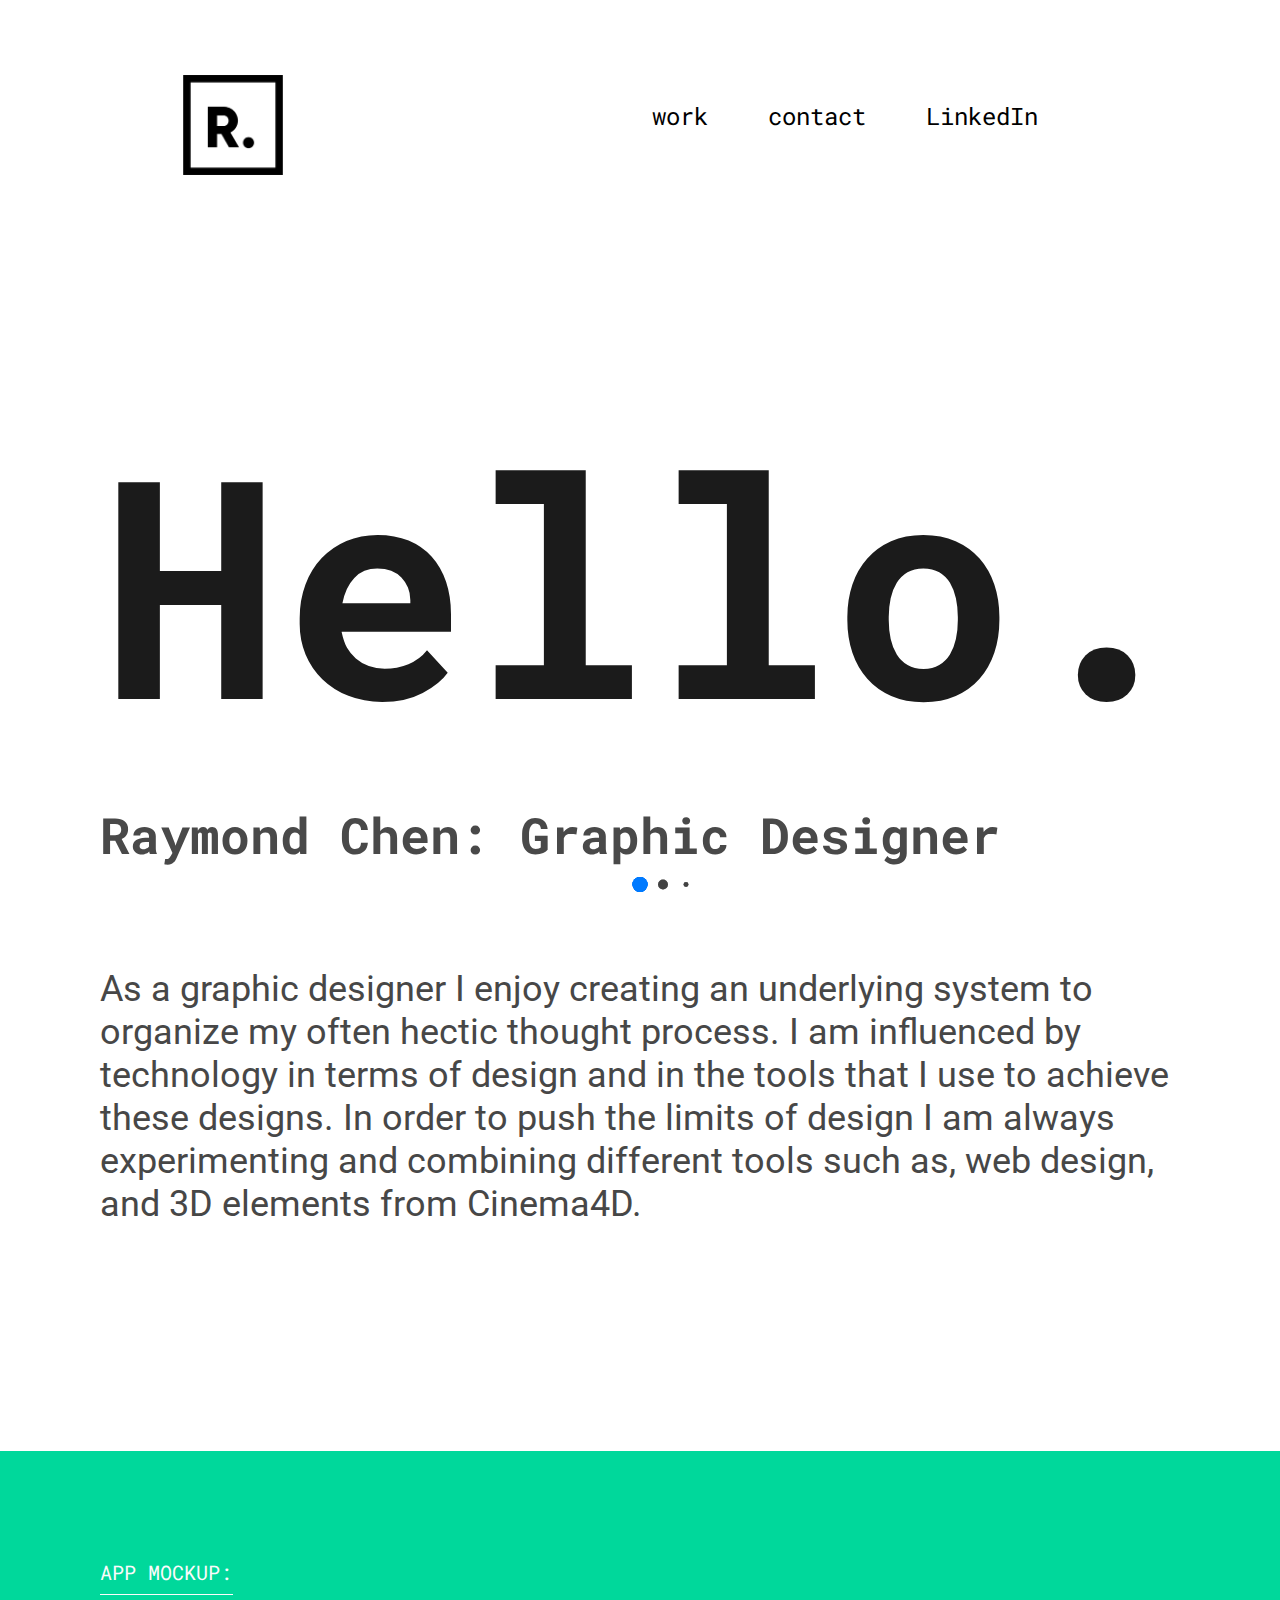
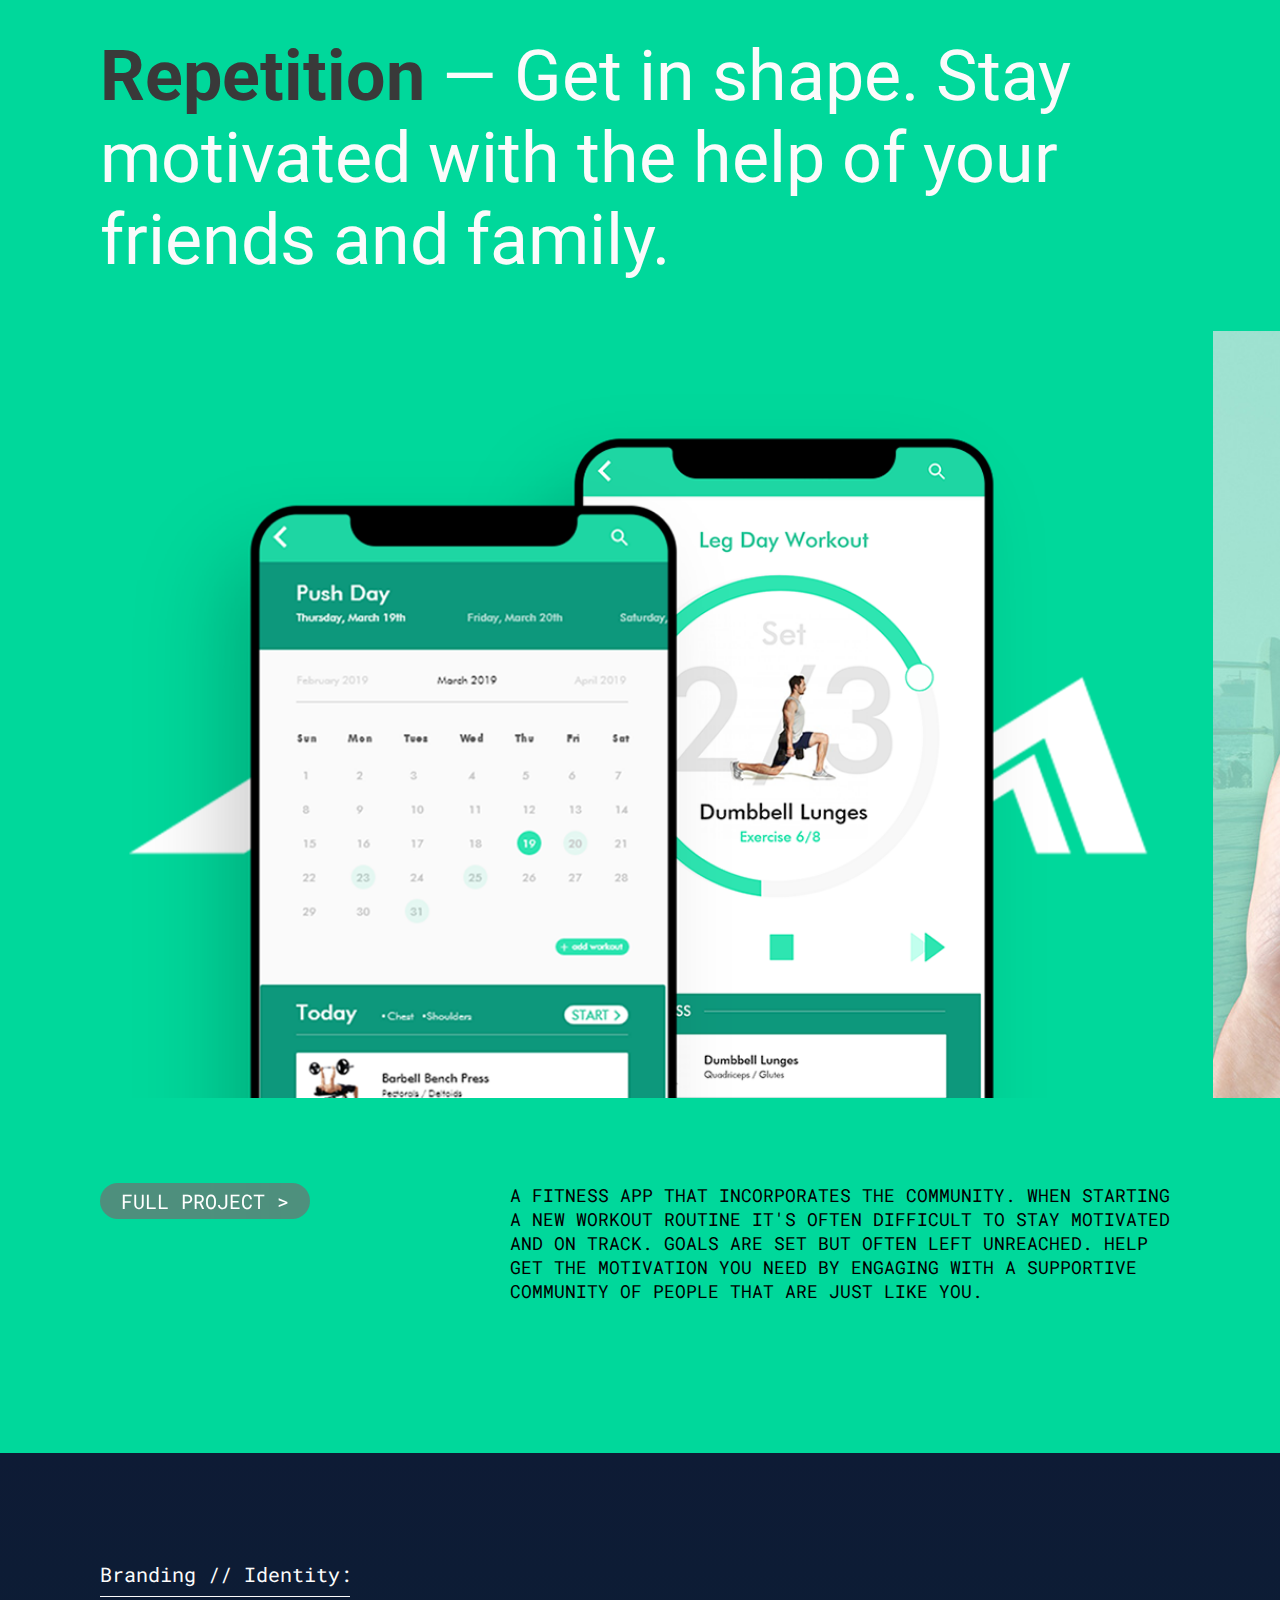
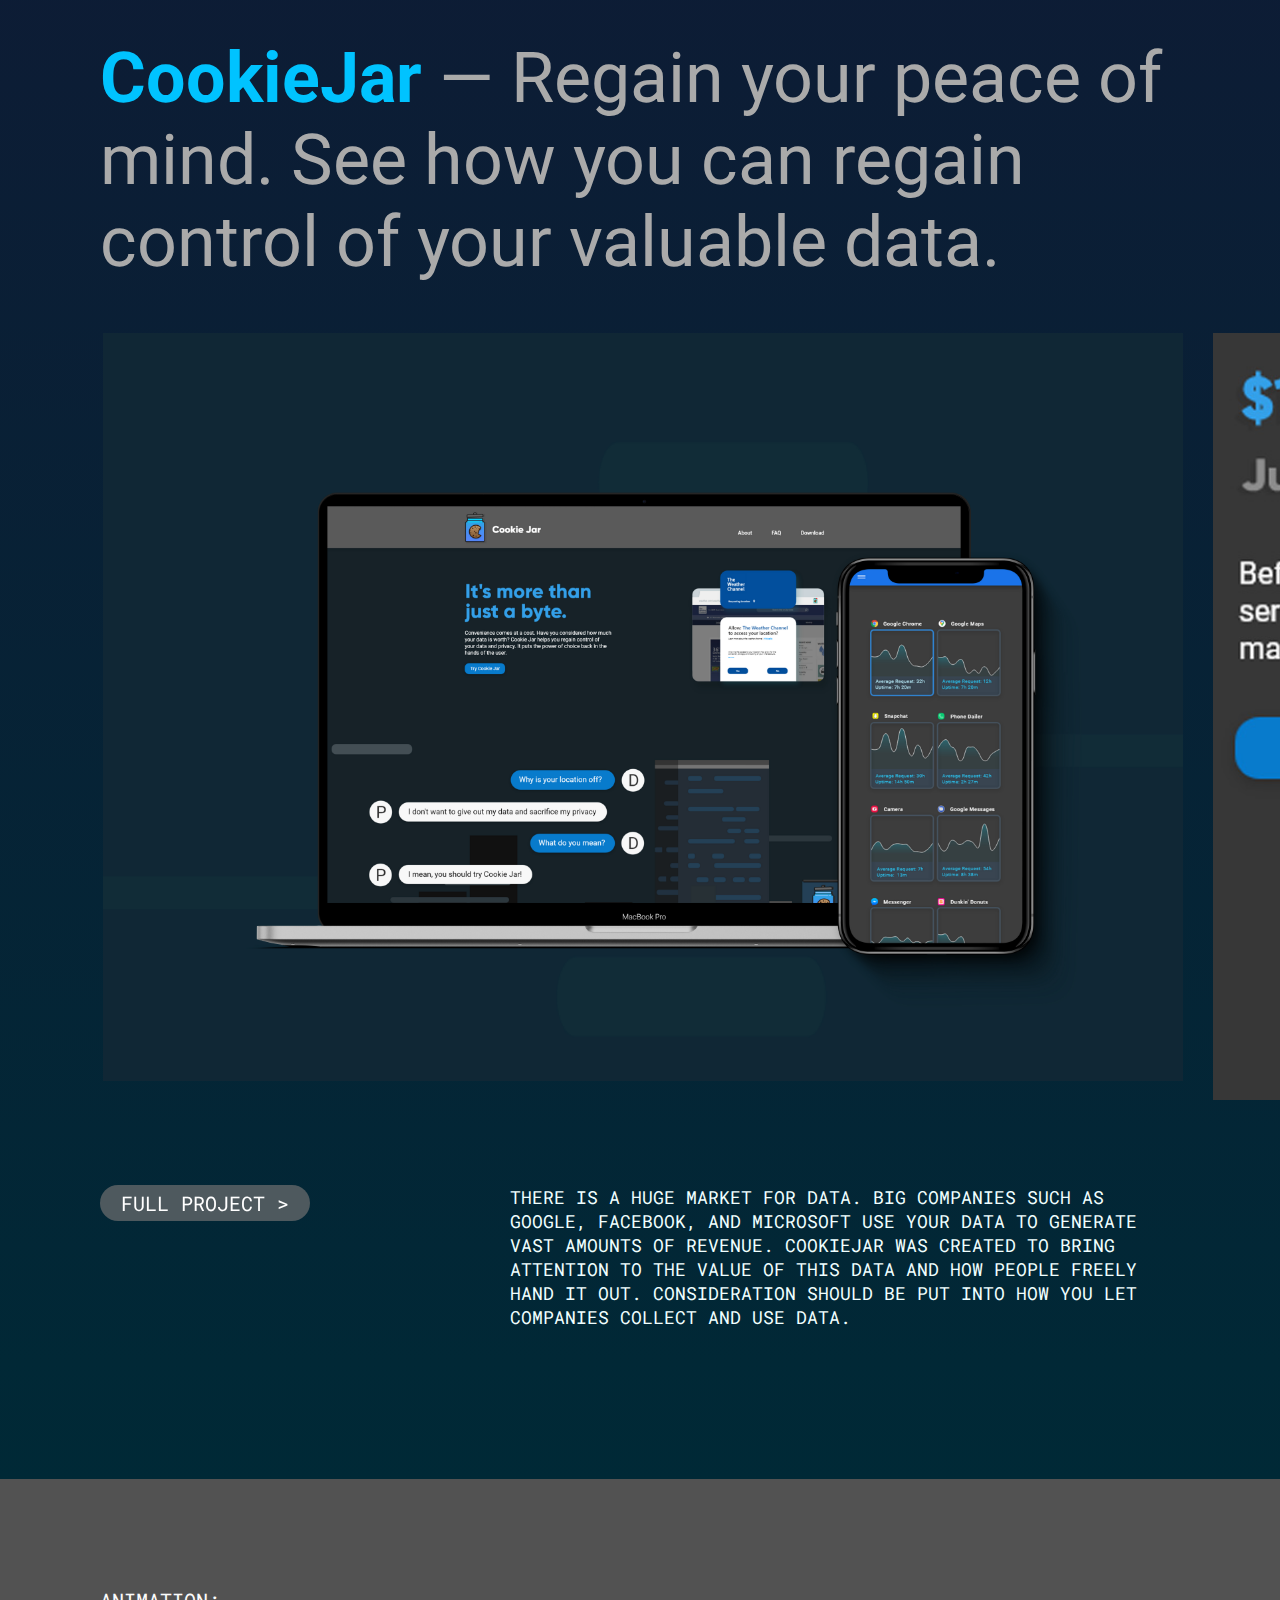
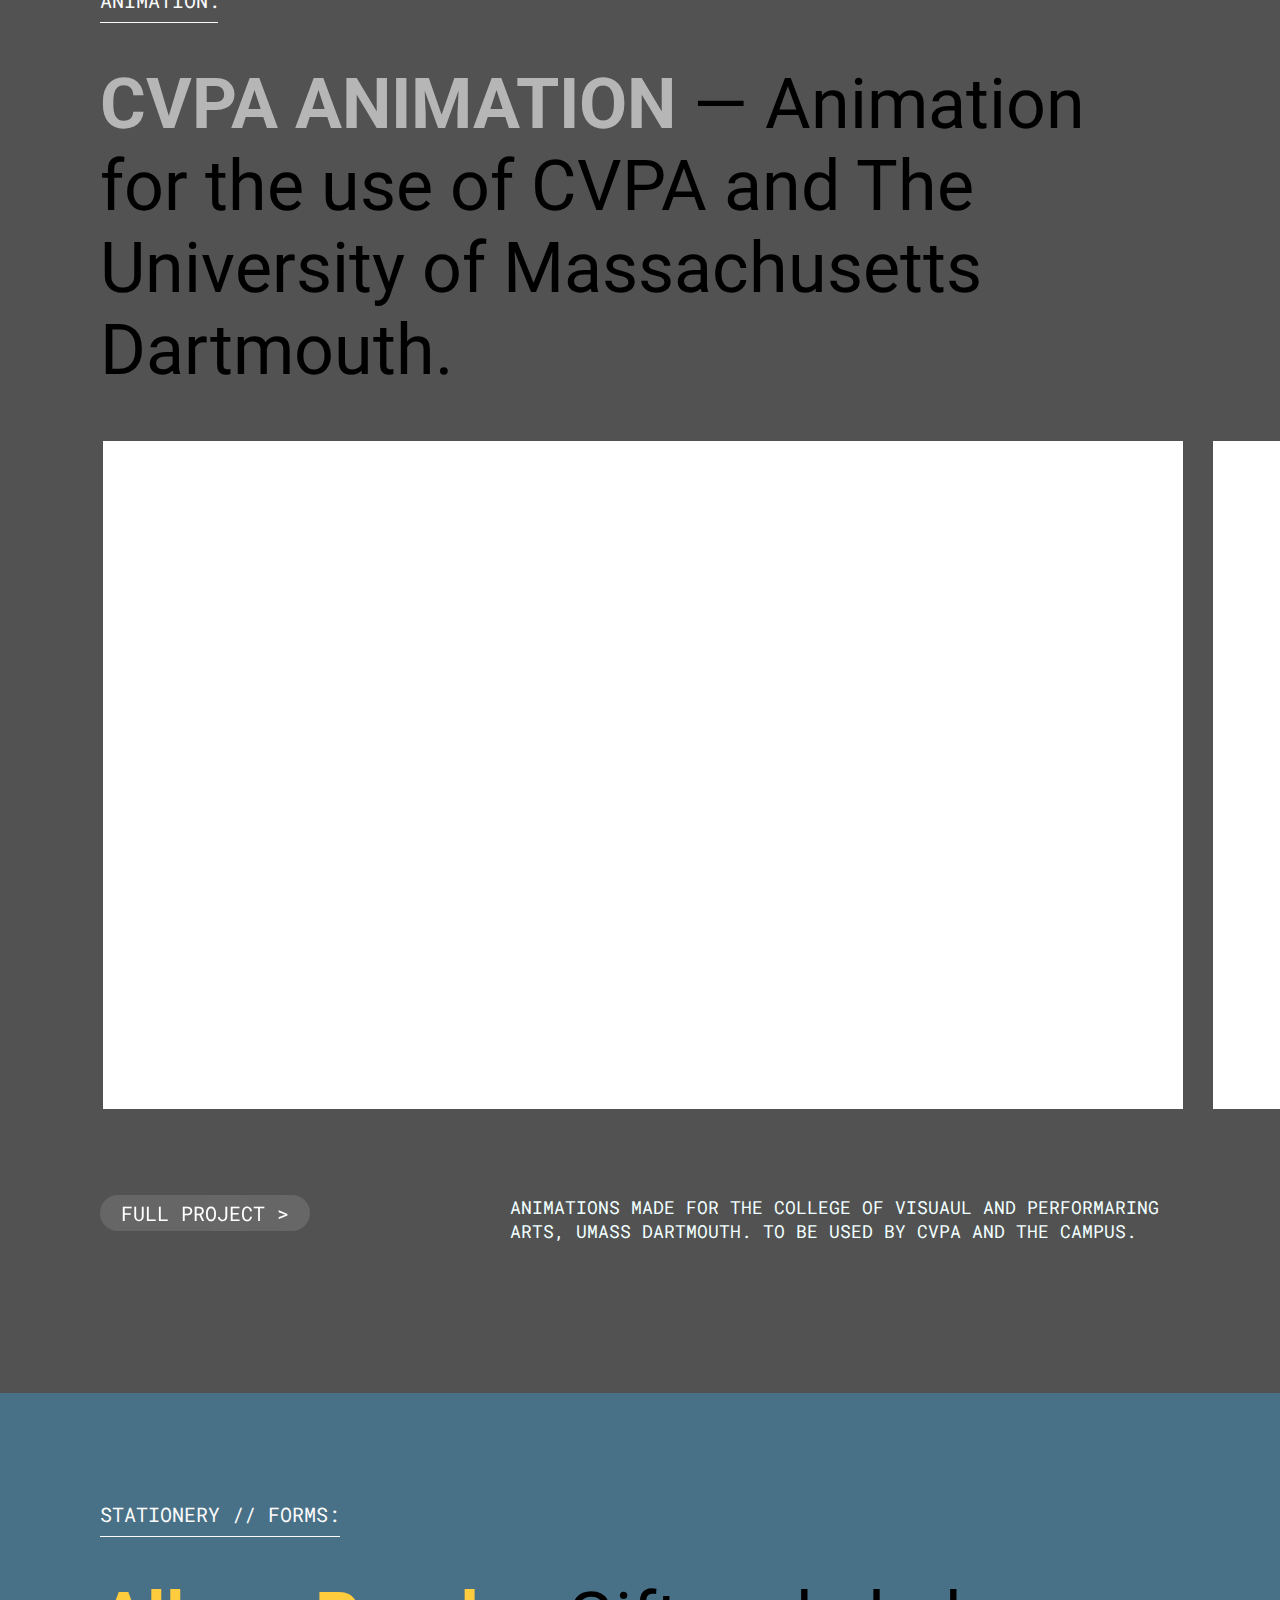
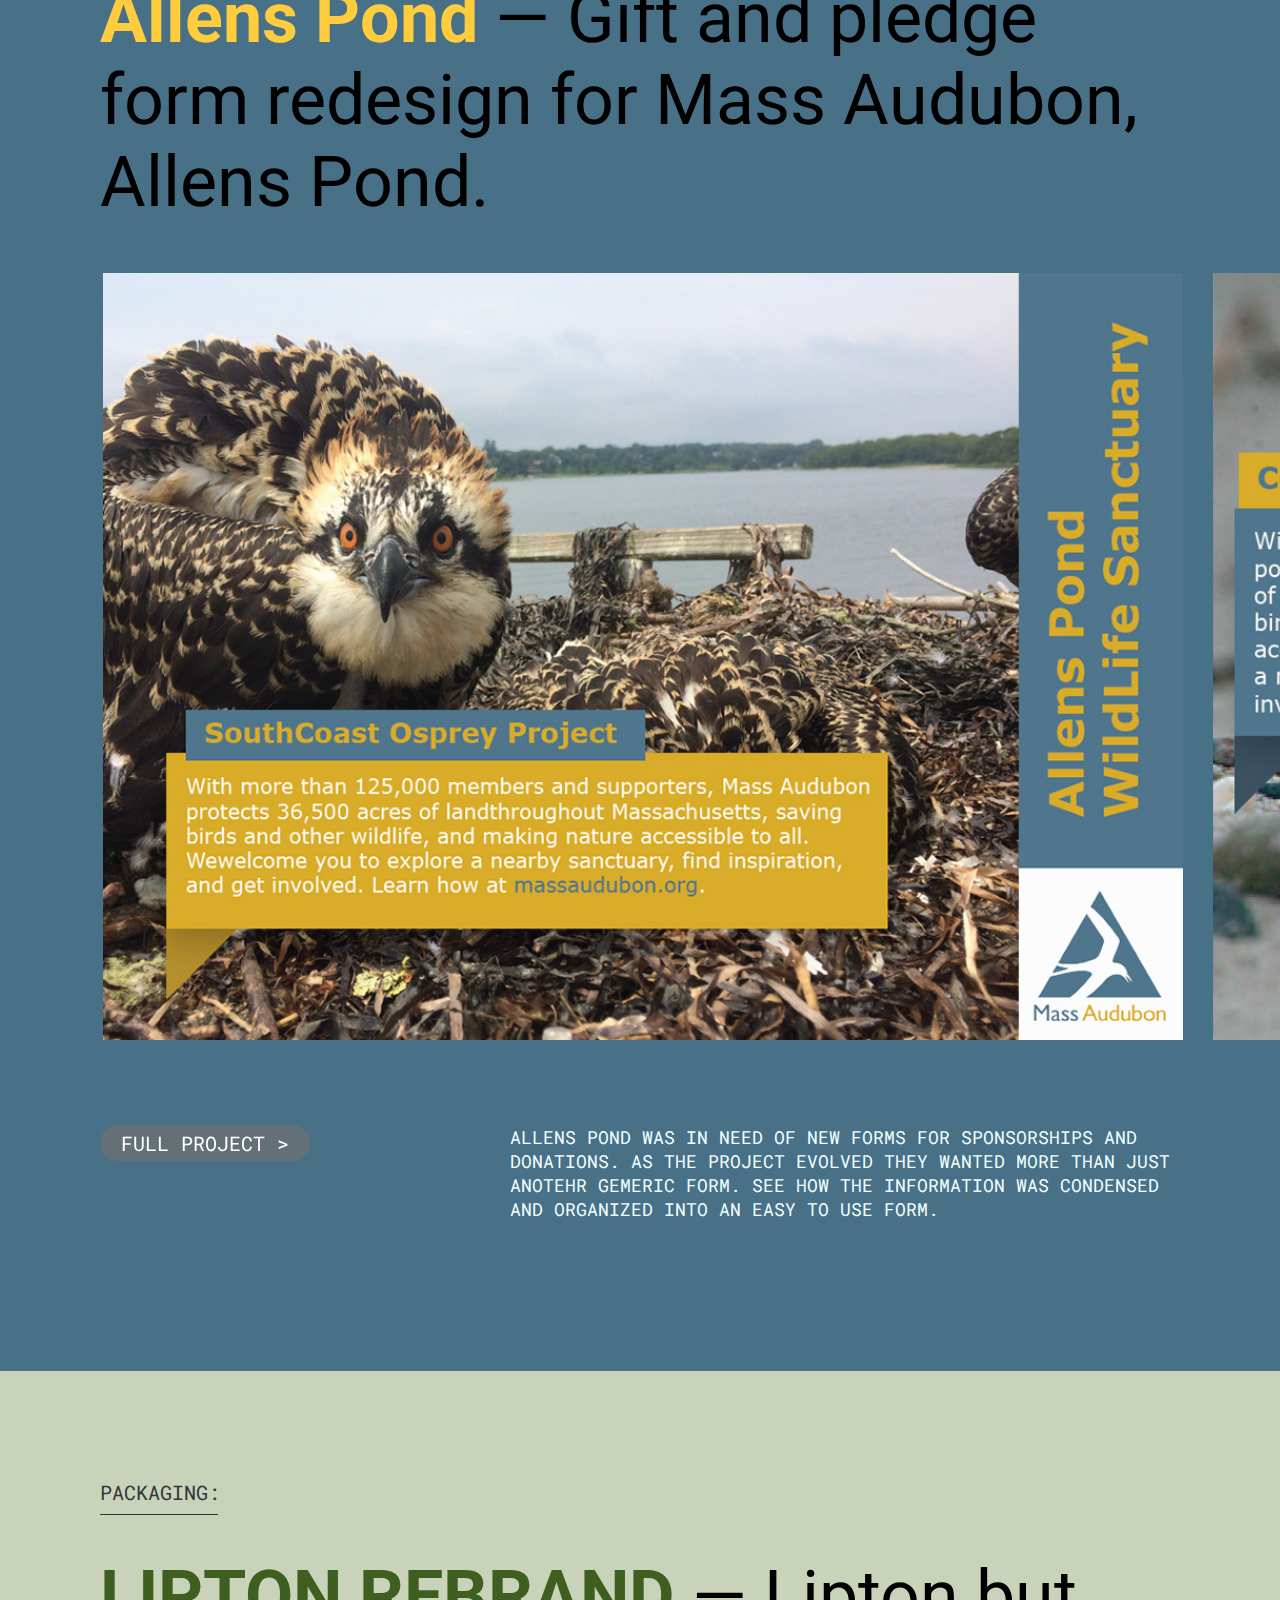
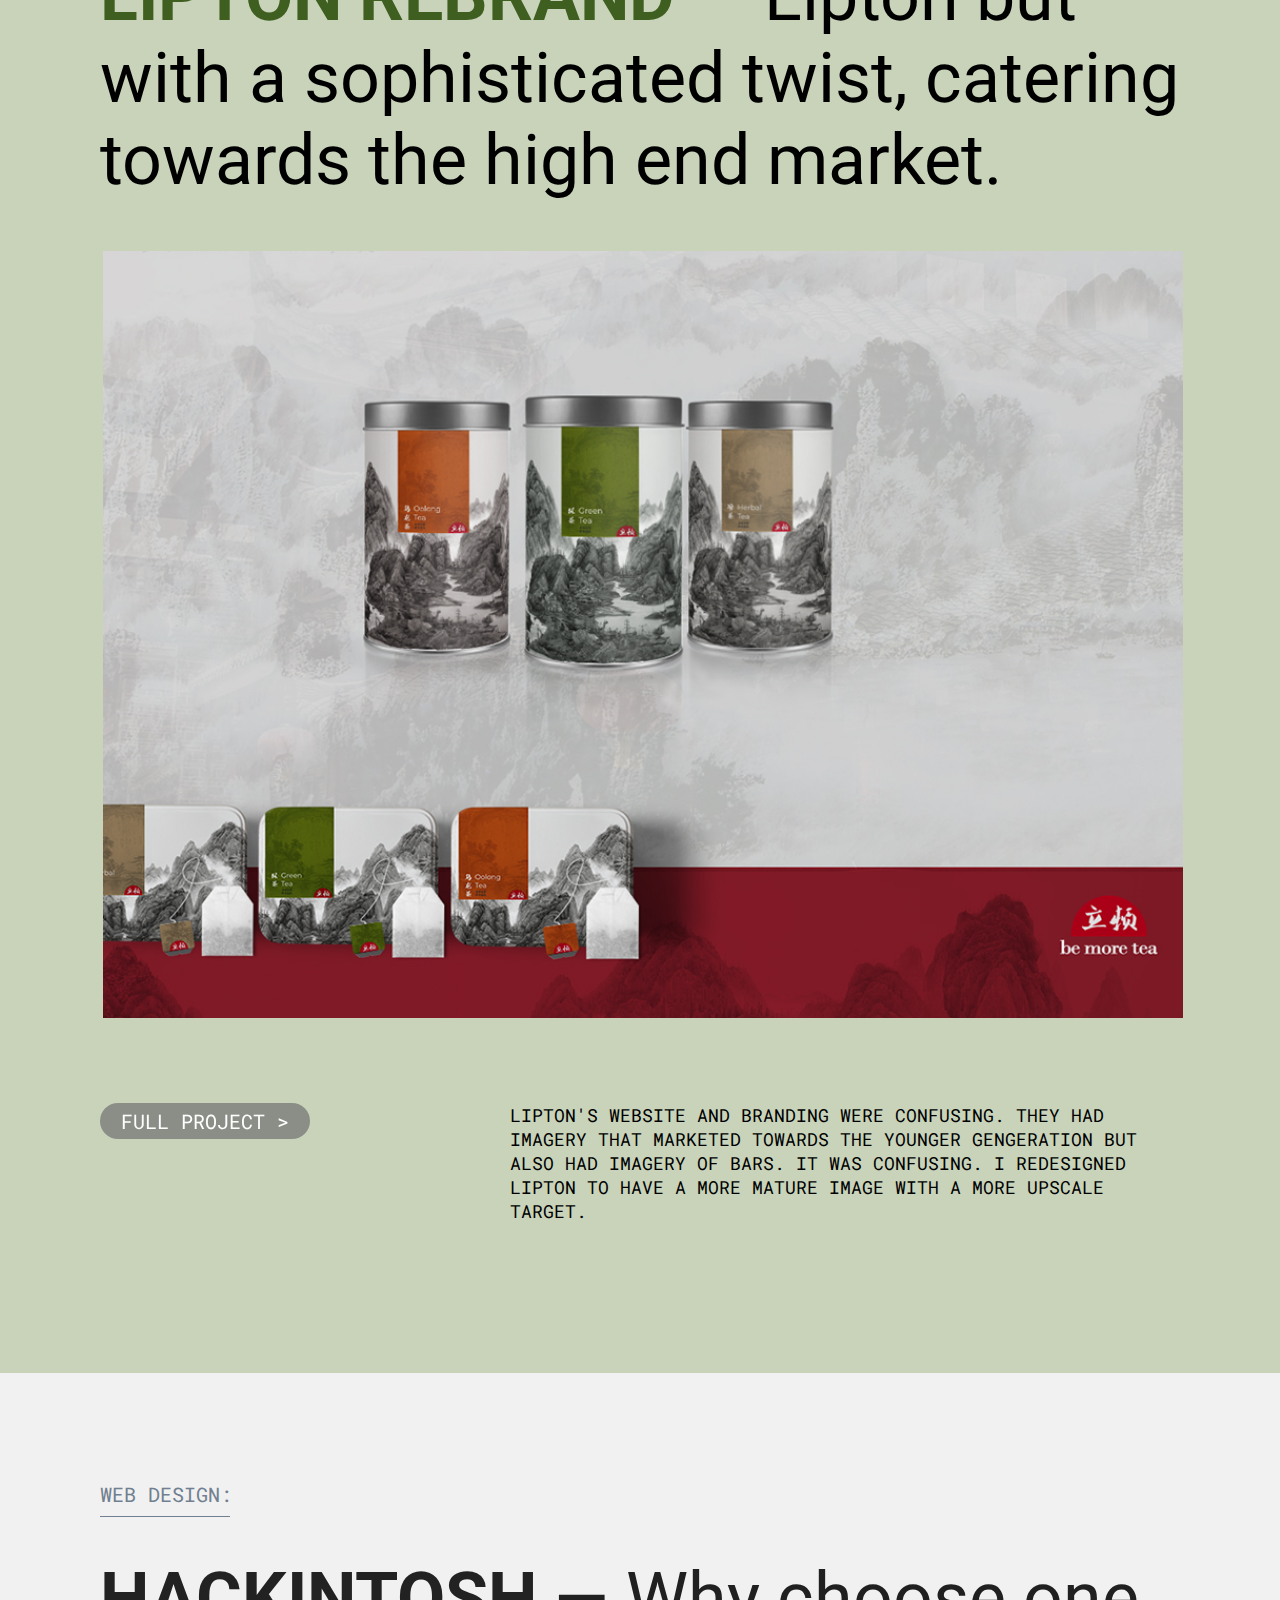
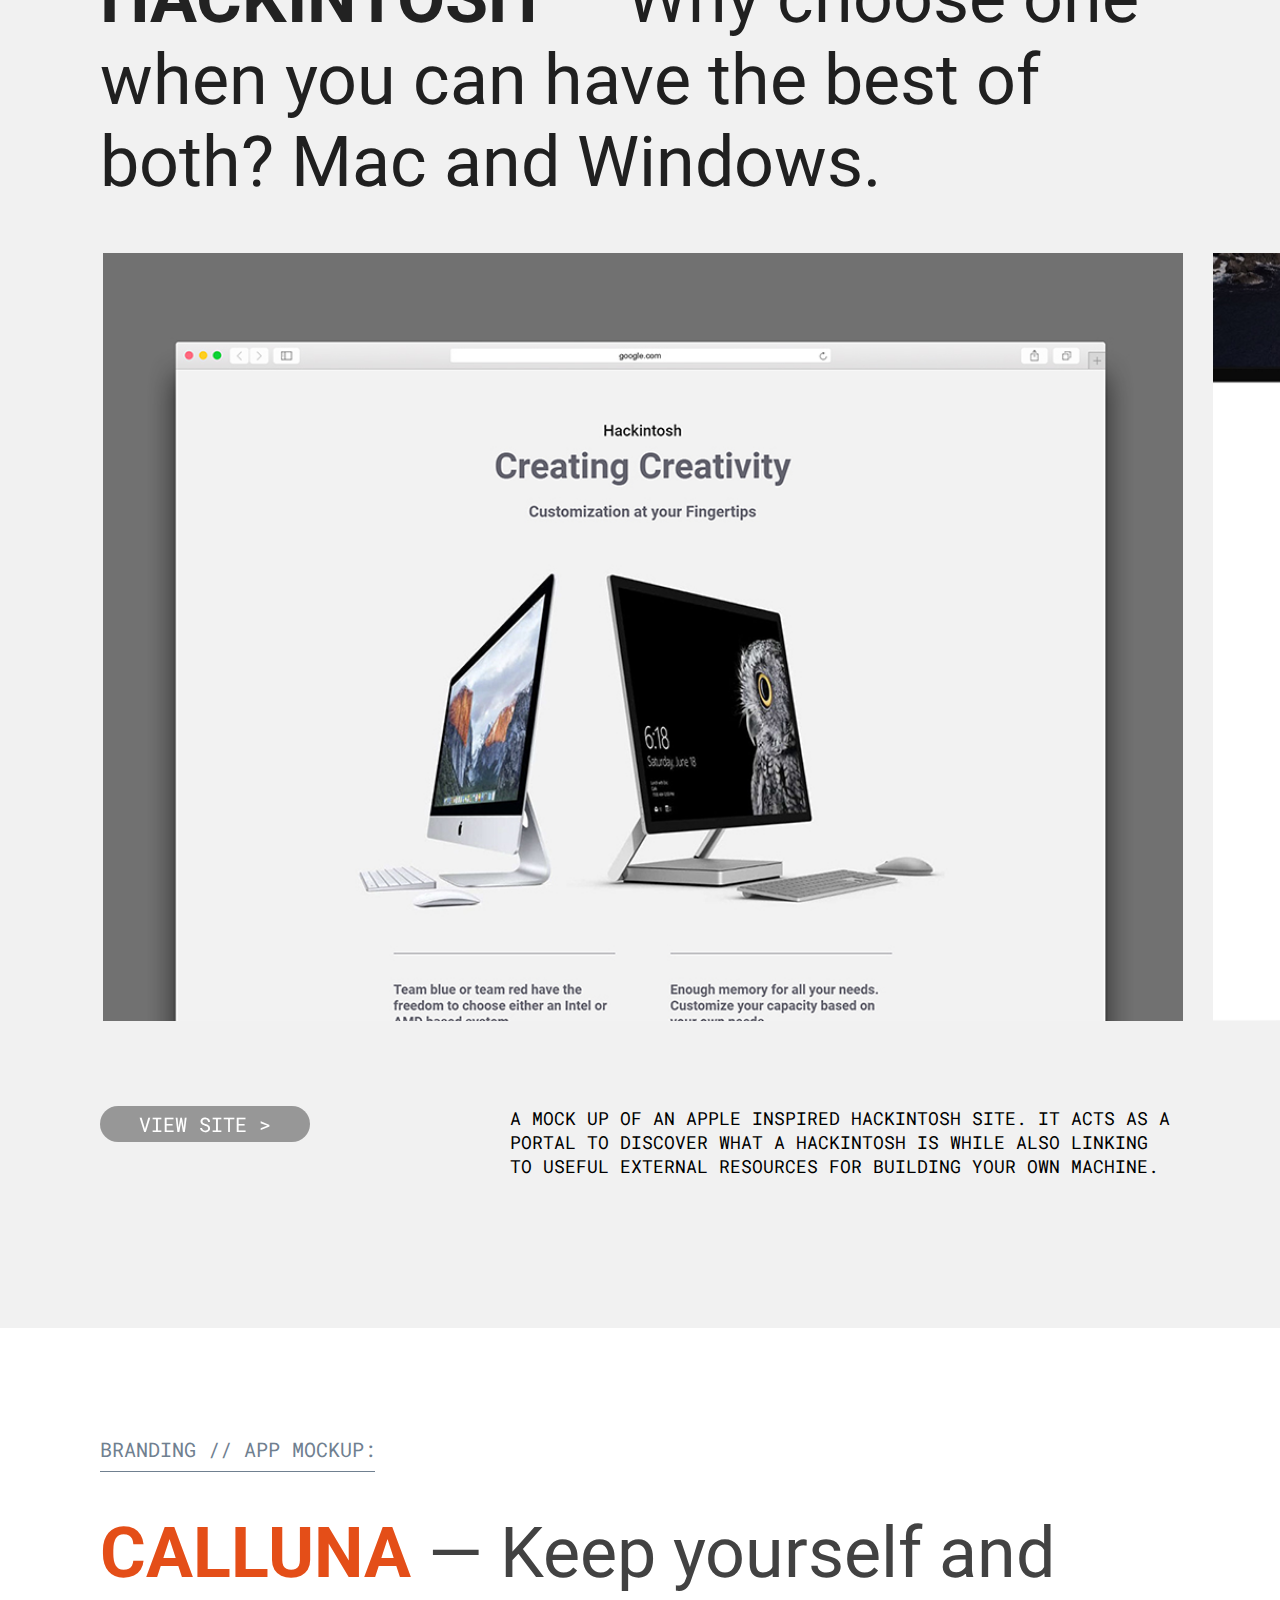
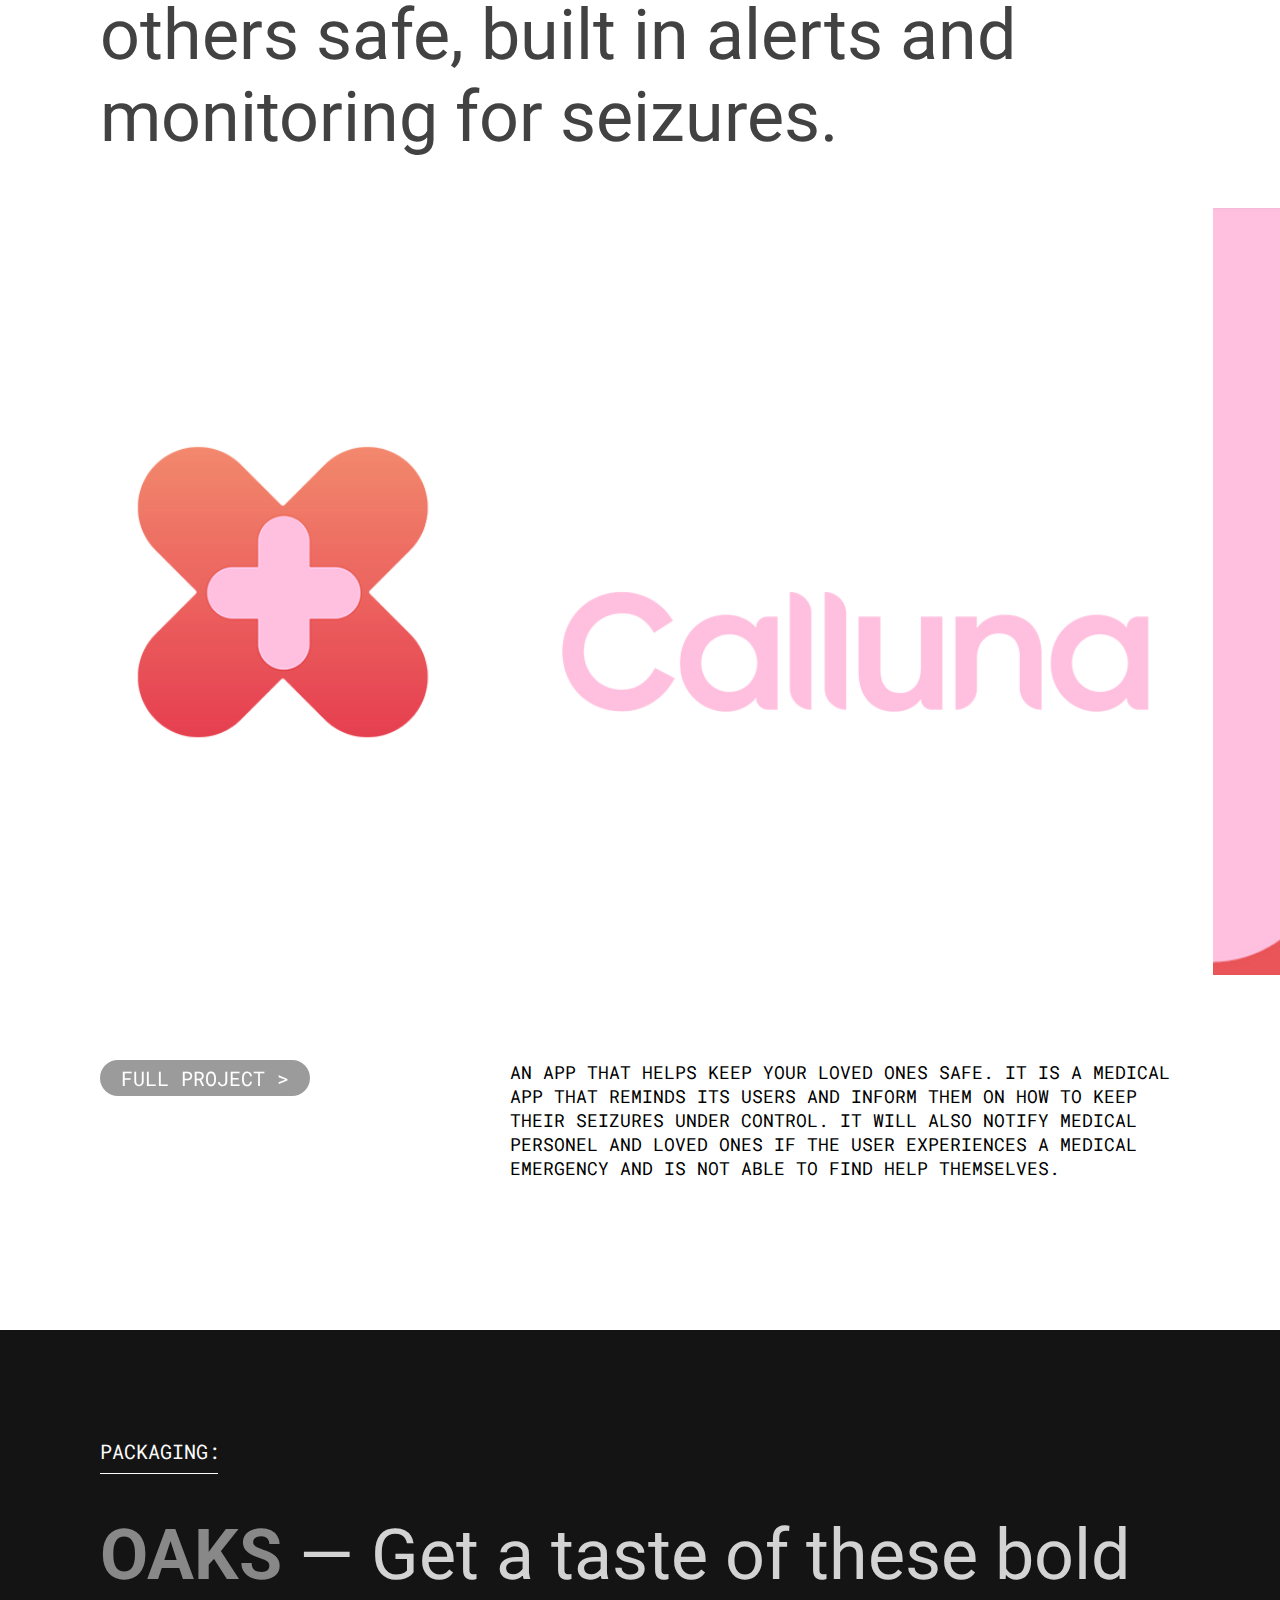
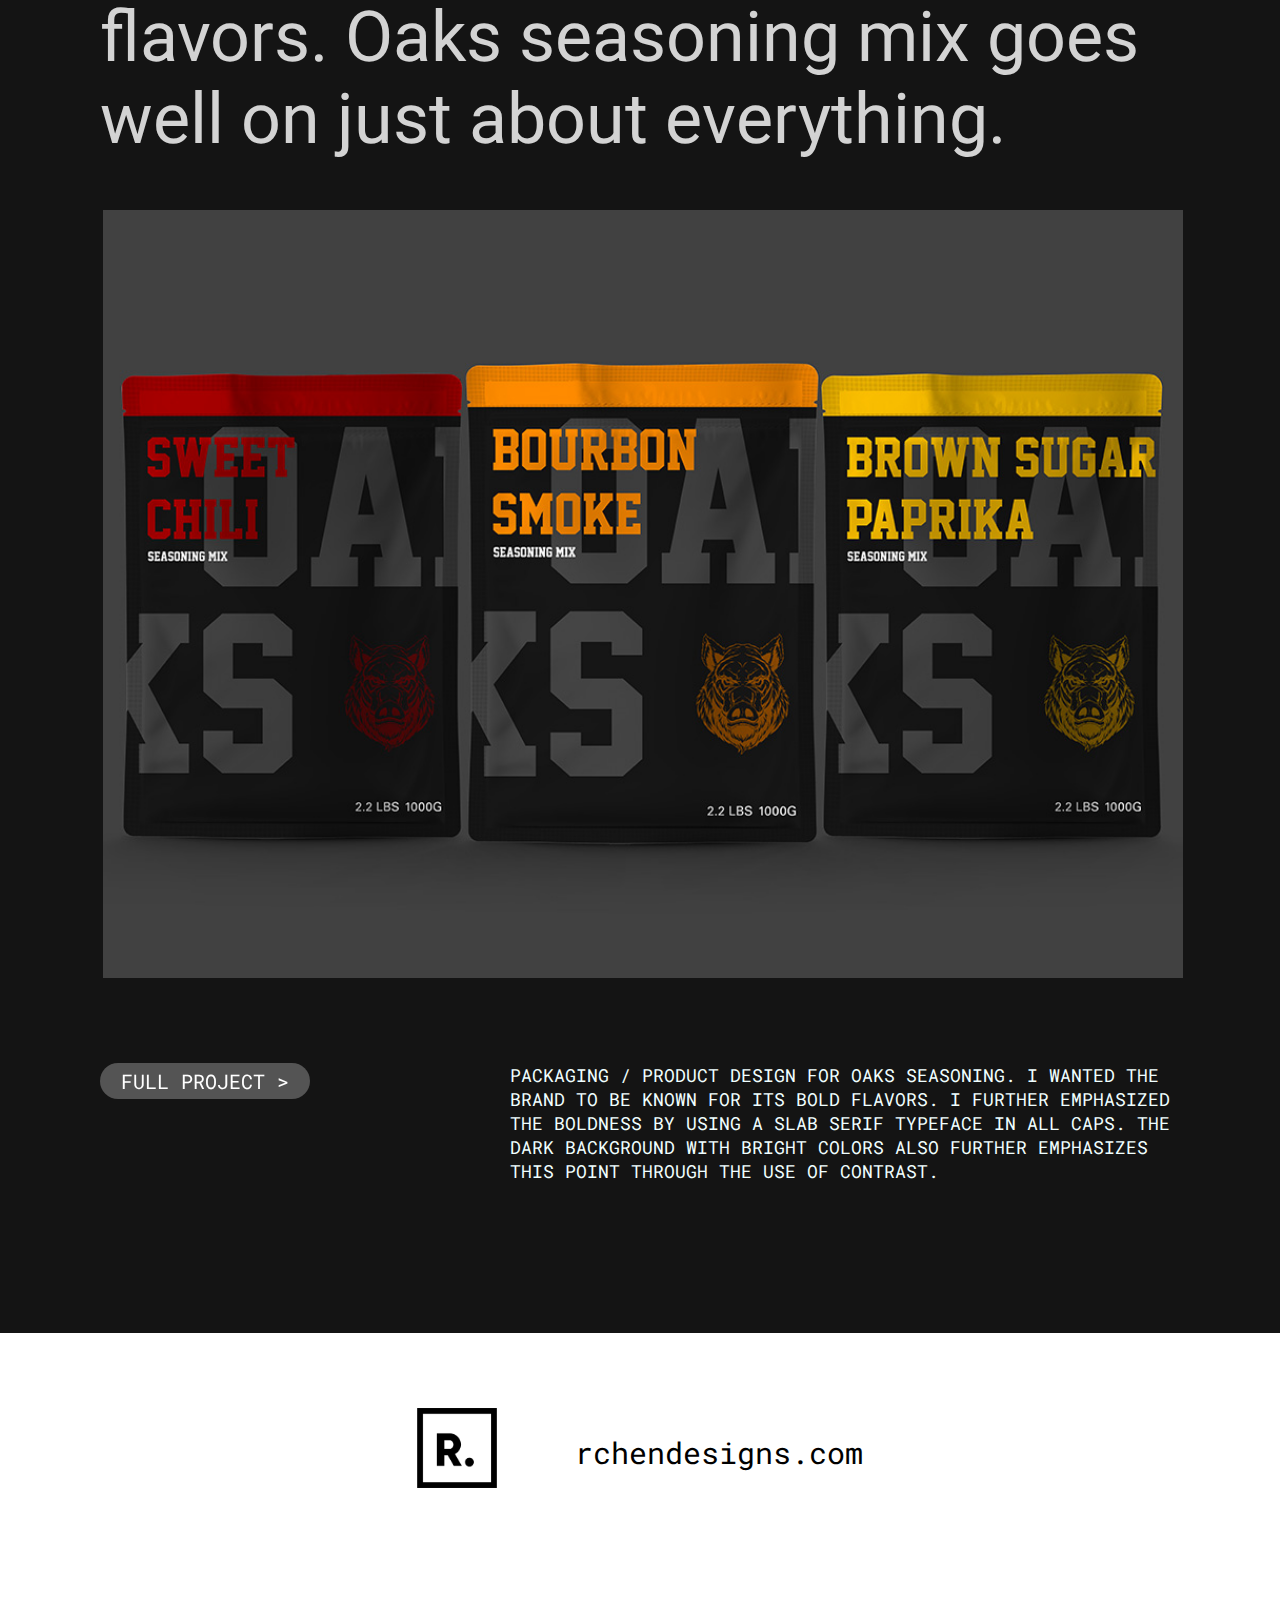
==== commit 98f05ece: "Add files via upload" ====
--- a/index.html
+++ b/index.html
@@ -38,7 +38,7 @@
     <div id="myNav" class="overlay">
         <div class="overlay-content">
           <a href="http://www.rchendesigns.com">work</a>
-          <a href="c.raymondchen@gmail.com">contact</a>
+          <a href="mailto:c.raymondchen@gmail.com">contact</a>
           <!-- <a href="#">about</a> -->
           <a href="https://www.linkedin.com/in/raymondchen0/">LinkedIn</a>
           <div class="padding">
@@ -173,9 +173,9 @@
                 CVPA and The University of Massachusetts Dartmouth.</div>
                 <div class="swiper-container">
                     <div class="swiper-wrapper">
-                      <div class="swiper-slide"><video autoplay loop class="hero-image" src="/CVPA1.mp4"></video></div>
-                      <div class="swiper-slide"><video autoplay loop class="hero-image" src="/CVPA2.mp4"></video></div>
-                      <div class="swiper-slide"><video autoplay loop class="hero-image" src="/CVPA3.mp4"></video></div>
+                      <div class="swiper-slide"><video  class="hero-image" src="/CVPA1.mp4"></video></div>
+                      <div class="swiper-slide"><video  class="hero-image" src="/CVPA2.mp4"></video></div>
+                      <div class="swiper-slide"><video  class="hero-image" src="/CVPA3.mp4"></video></div>
                     </div>
                     <!-- Add Pagination -->
                     <div class="swiper-pagination"></div>
@@ -259,7 +259,7 @@
                     <div class="desc">A MOCK UP OF AN APPLE INSPIRED HACKINTOSH SITE. IT ACTS AS A PORTAL TO DISCOVER WHAT A HACKINTOSH IS WHILE ALSO LINKING TO USEFUL EXTERNAL RESOURCES FOR BUILDING YOUR OWN MACHINE.</div>
                 </div>
                 <div class="container">
-                    <div class="full-project full-project1"><a href="/hackintosh.html">VIEW SITE ></a></div>
+                    <div class="full-project full-project1"><a href="/hackintosh.html" target="_blank">VIEW SITE ></a></div>
                 </div>
             </div>
         </div>
--- a/main.css
+++ b/main.css
@@ -11,7 +11,12 @@
     scroll-behavior: smooth;
   }
 
+  a {
+      color: snow;
+  }
+
   .full-project > a{
+      color: white !important;
       text-decoration: none;
   }
 
@@ -20,7 +25,7 @@
 }
 
 .full-project > a:visited{
-    color: white;
+    color: white !important;
 }
 
 
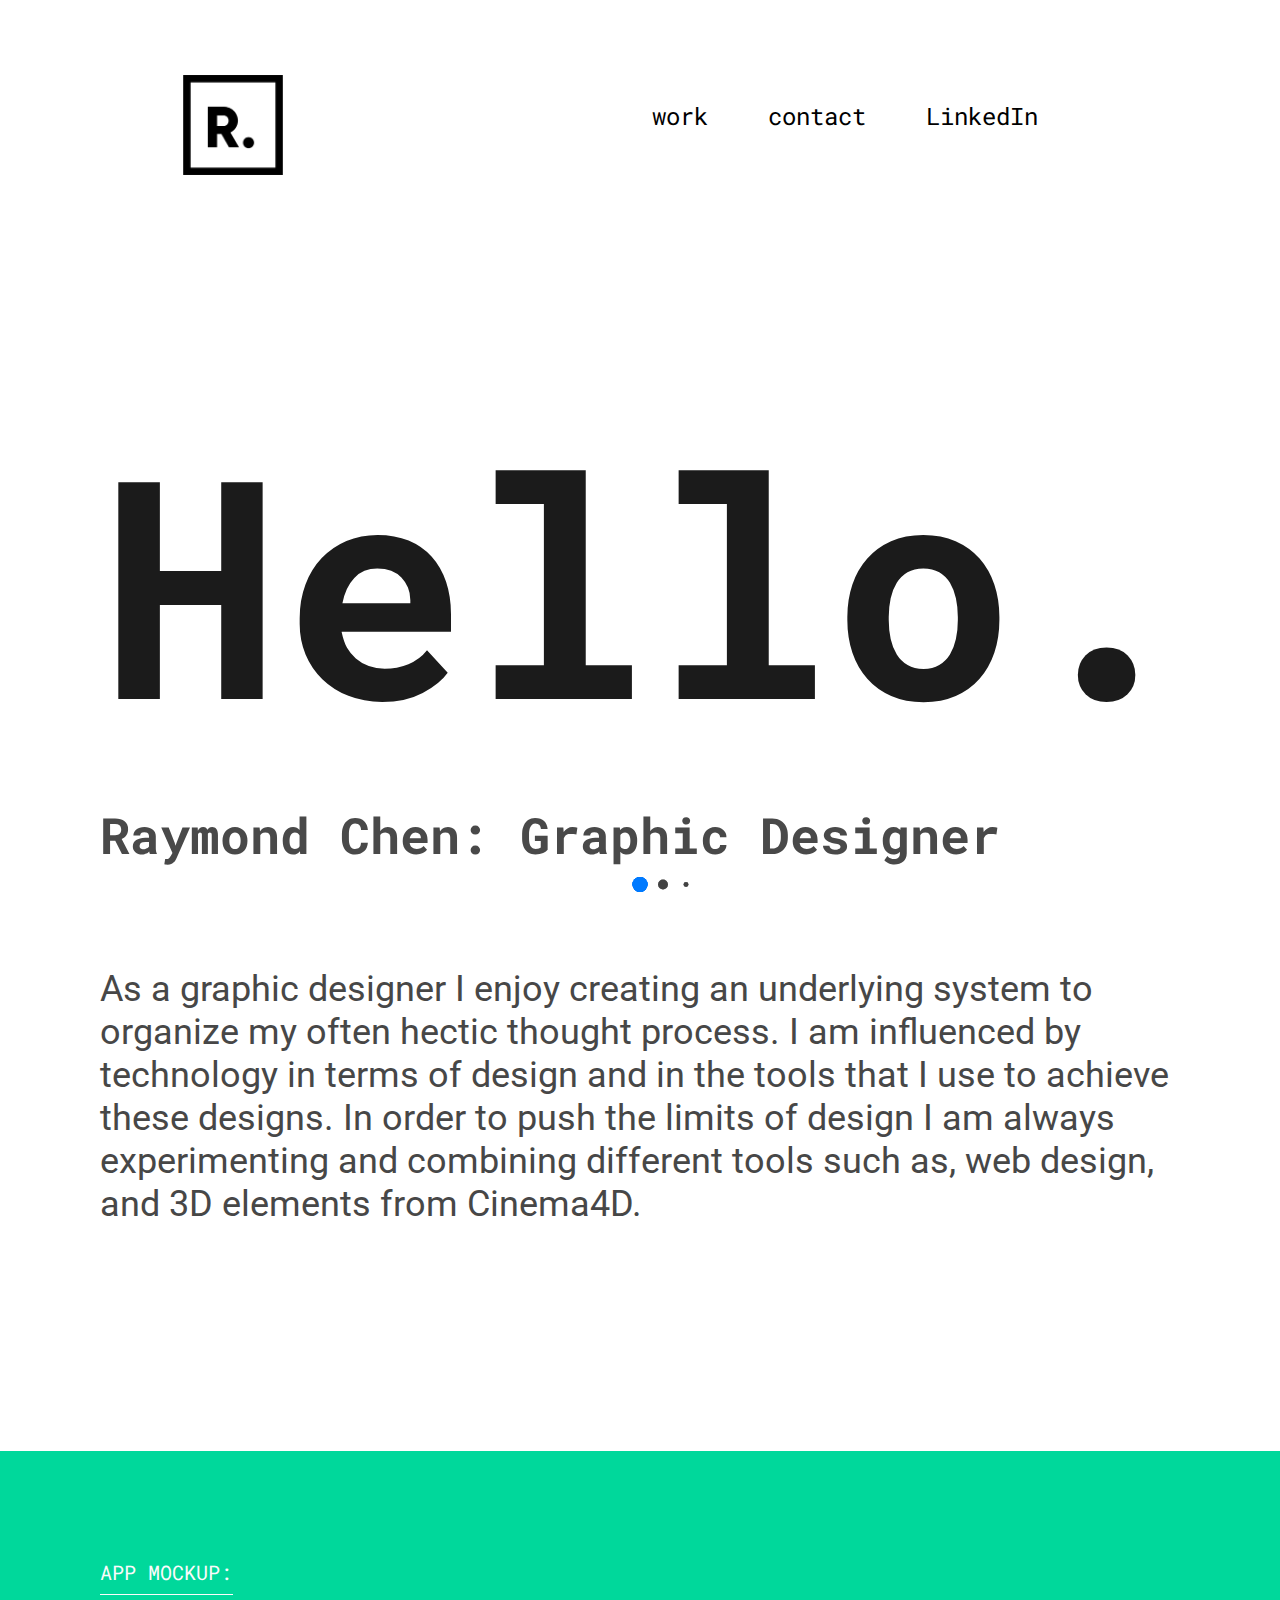
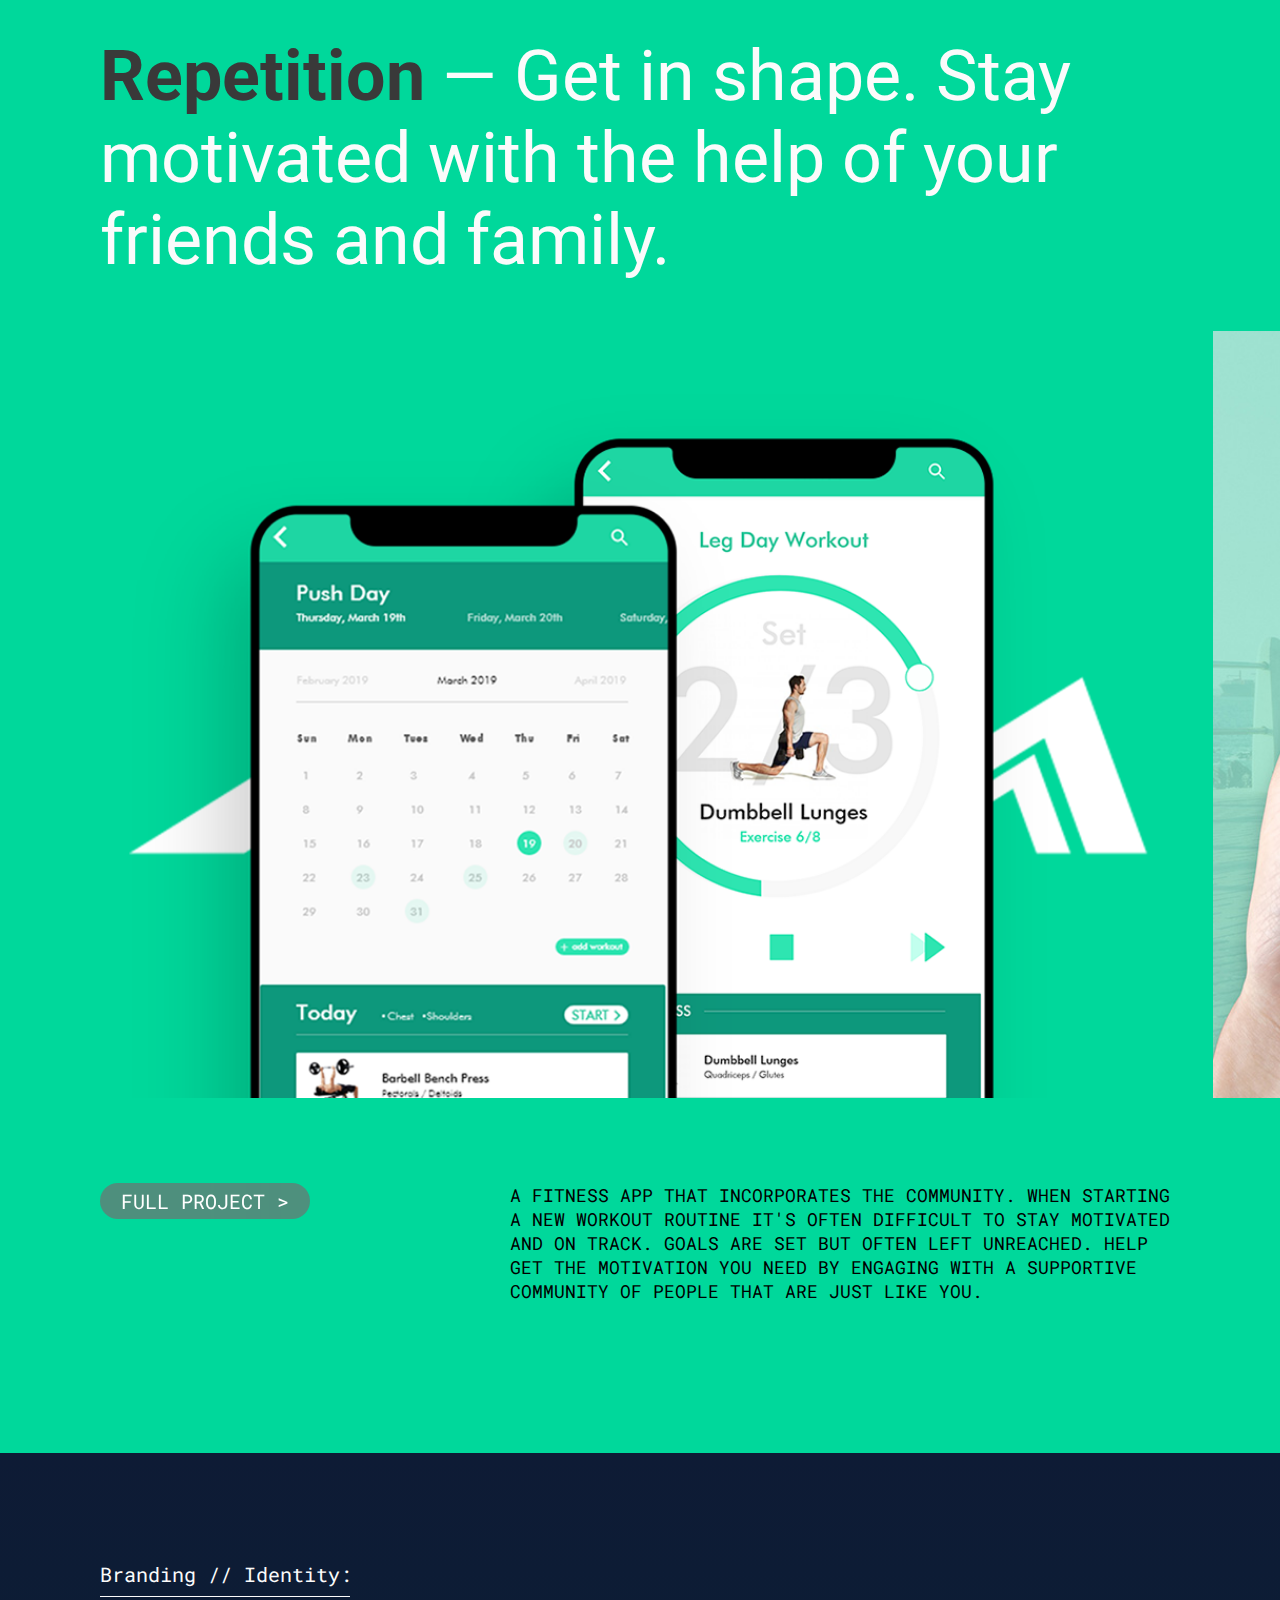
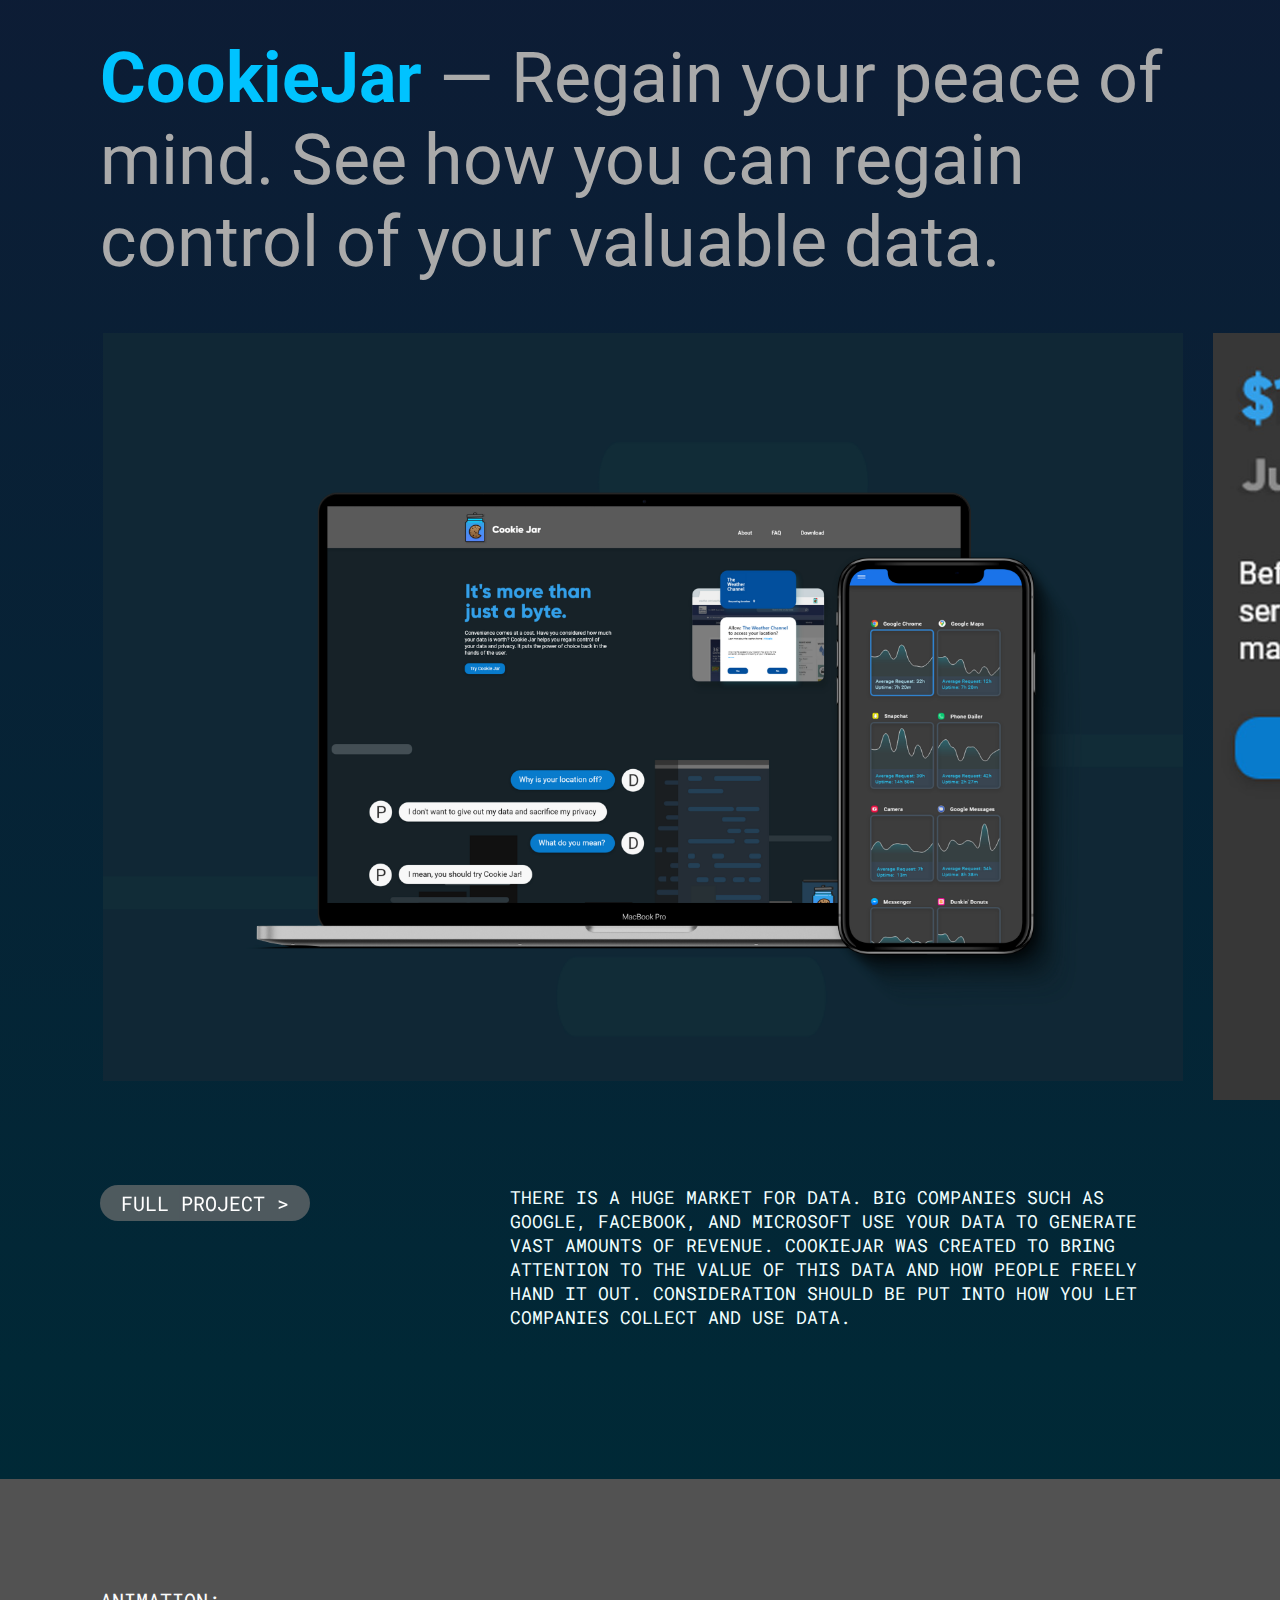
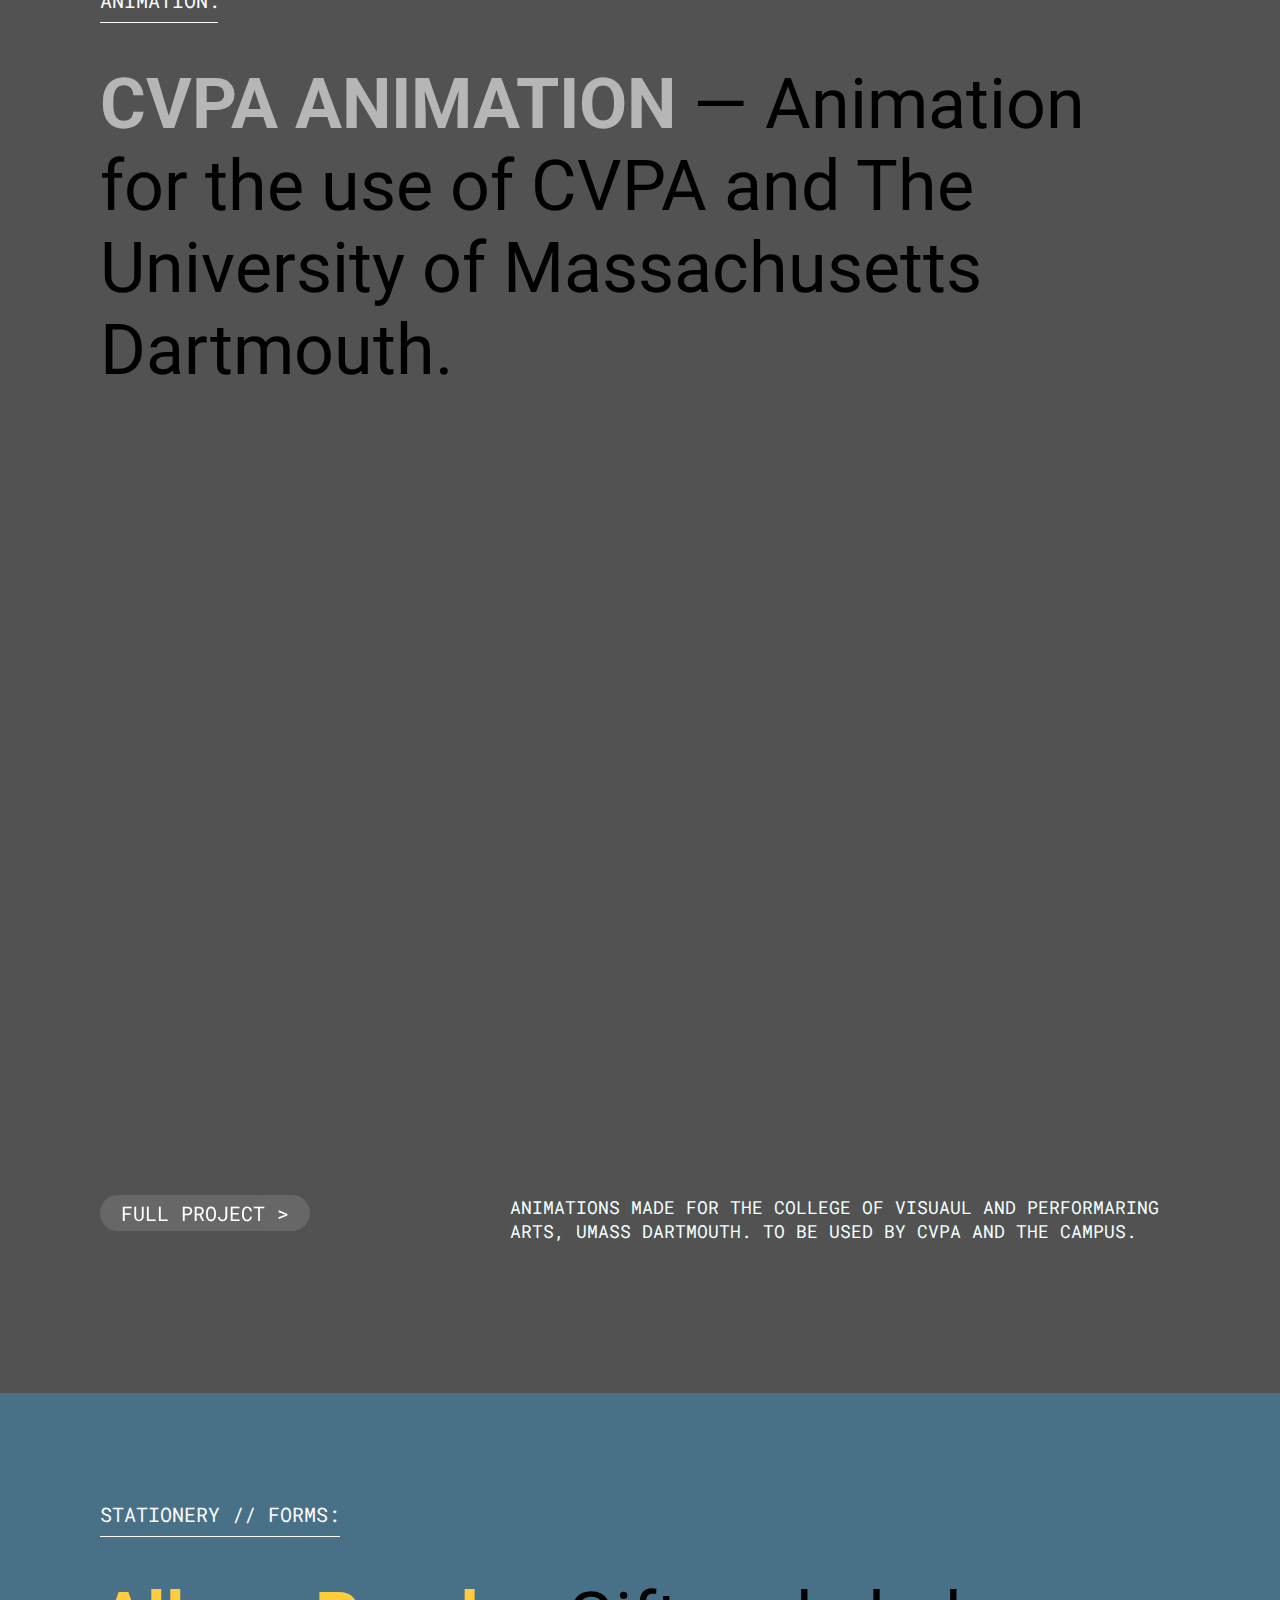
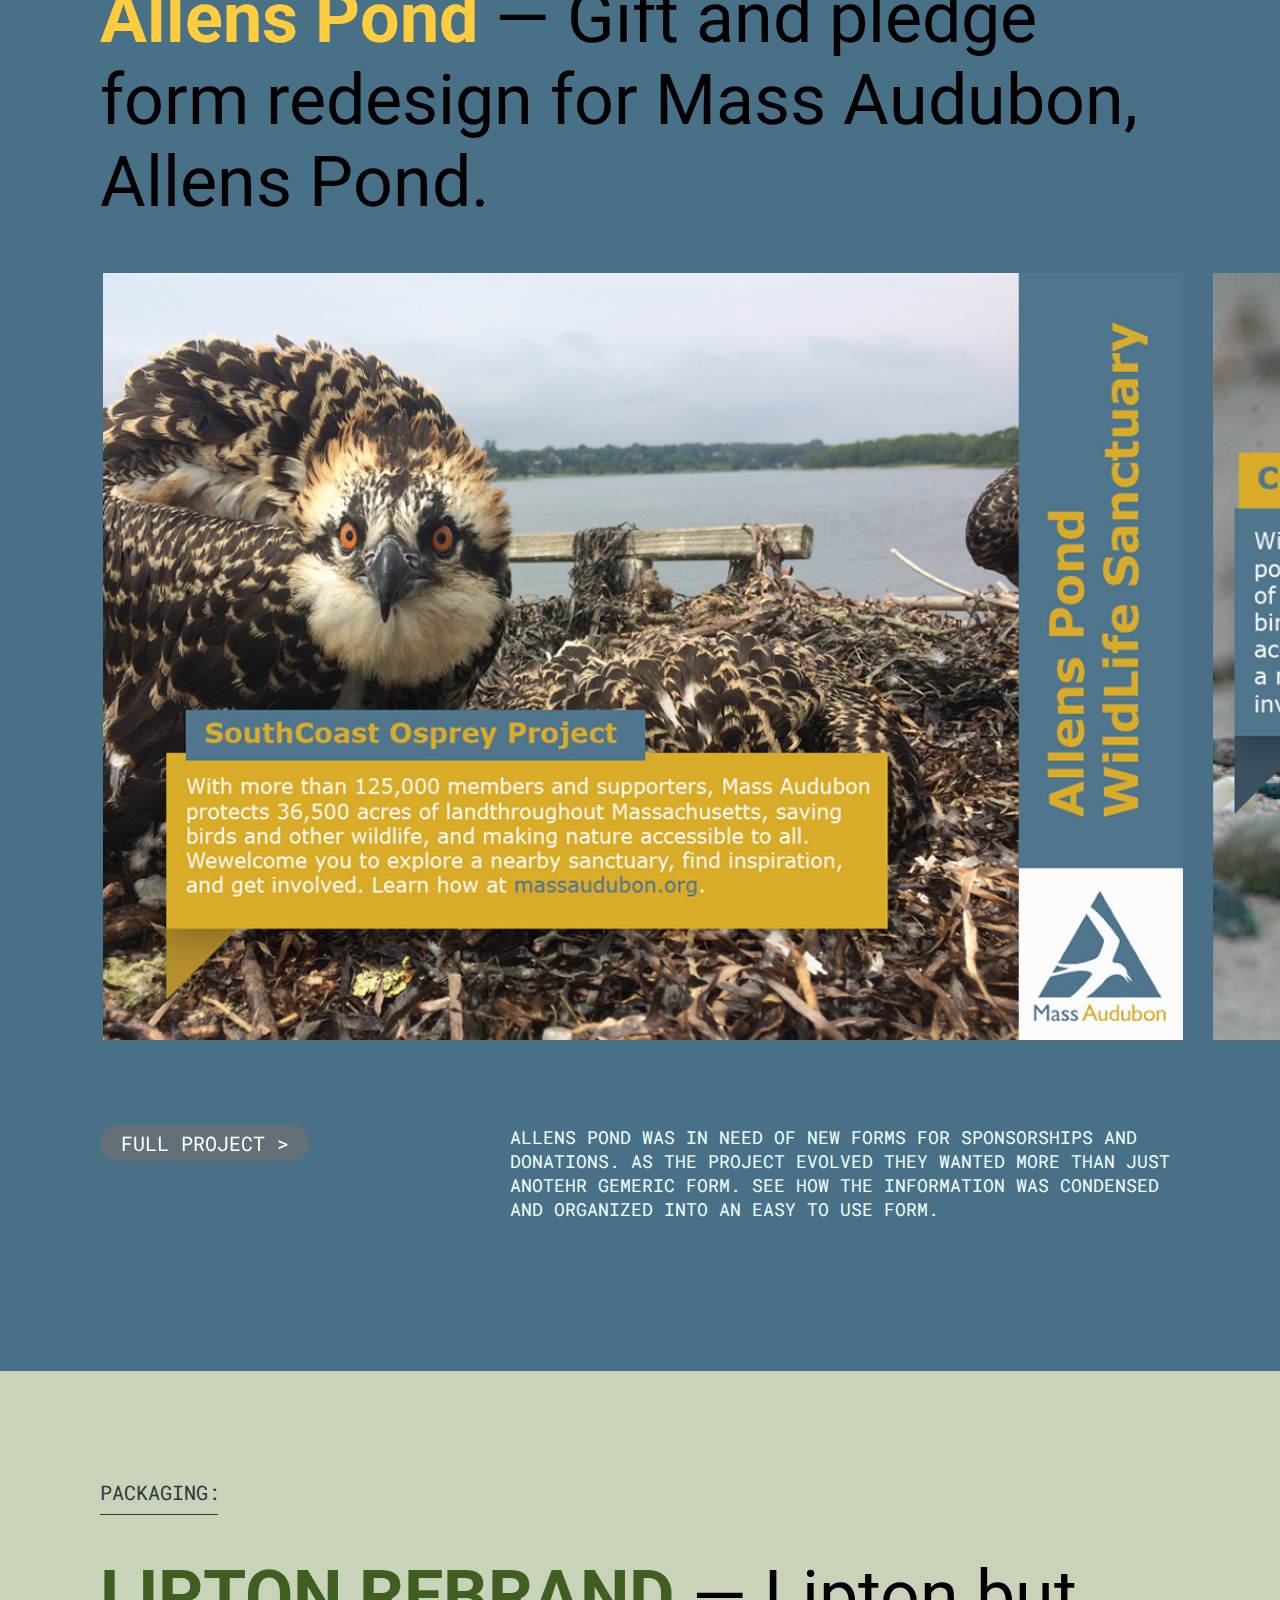
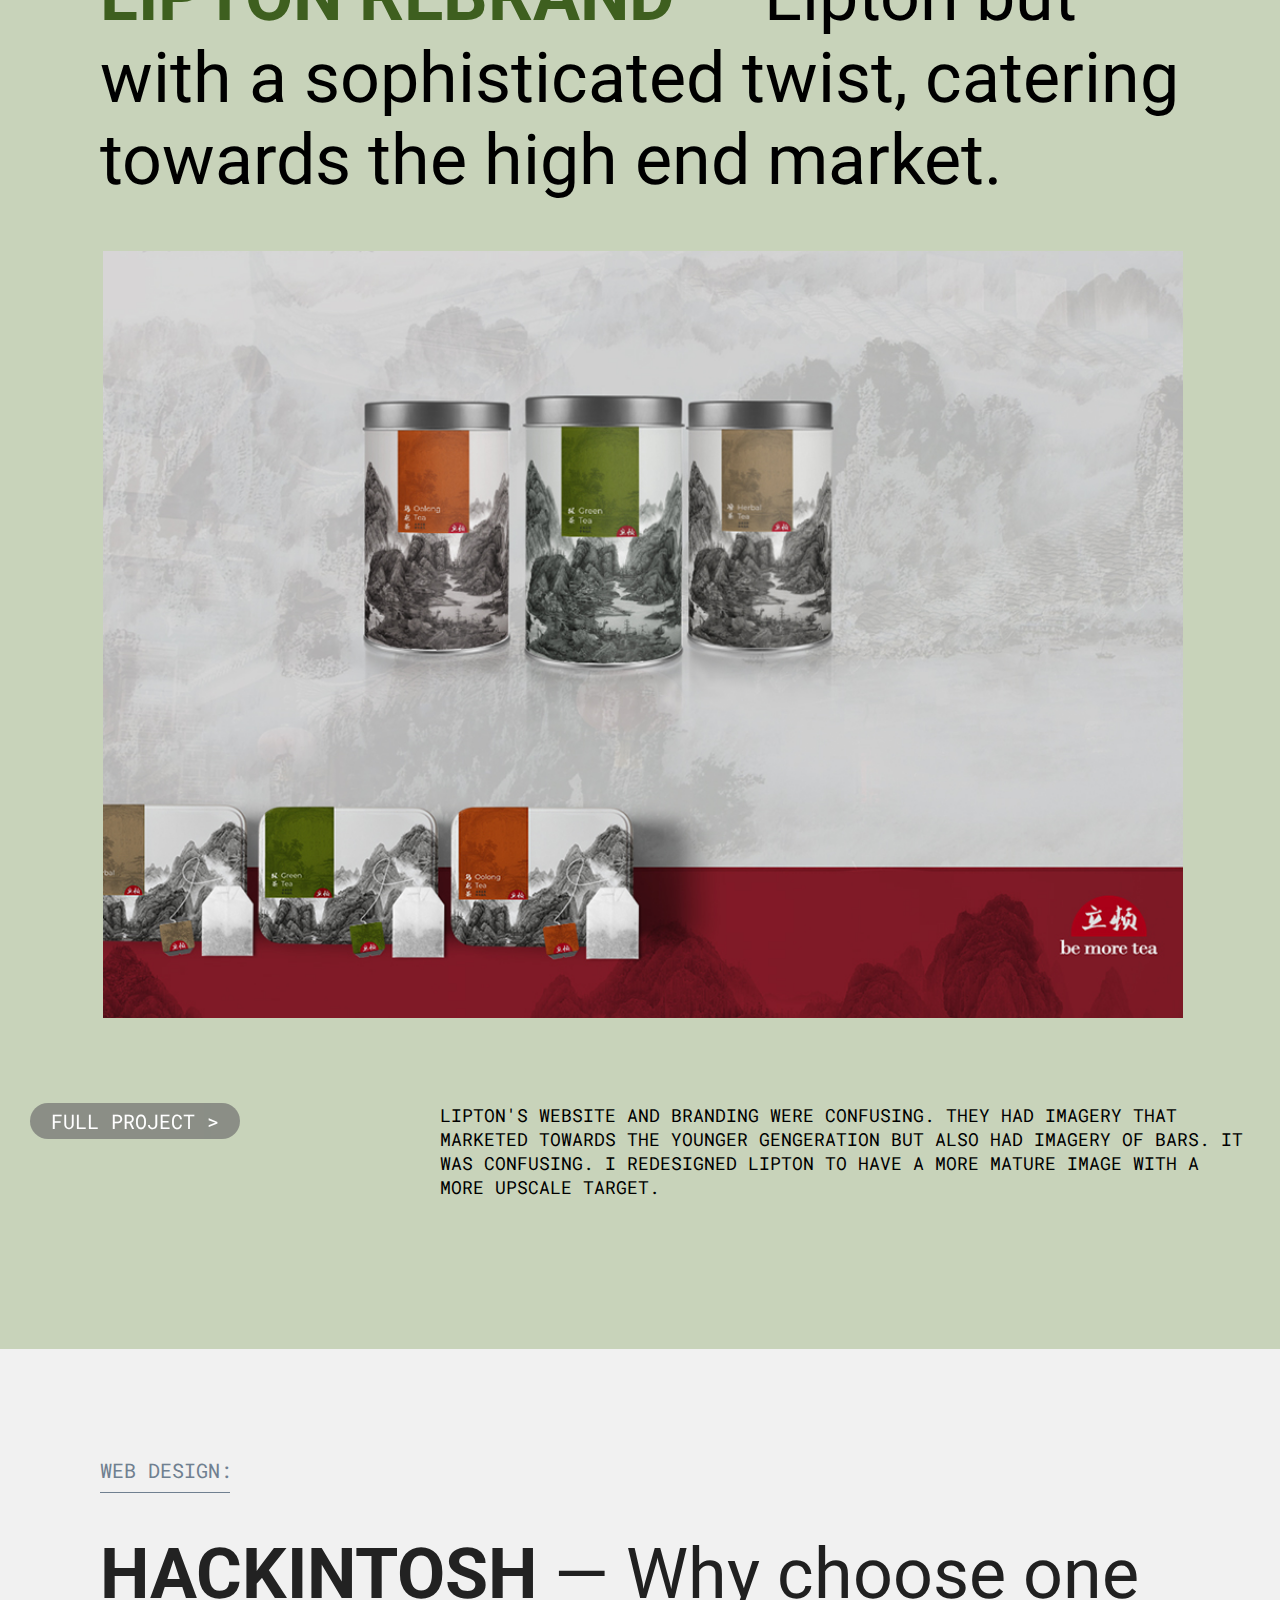
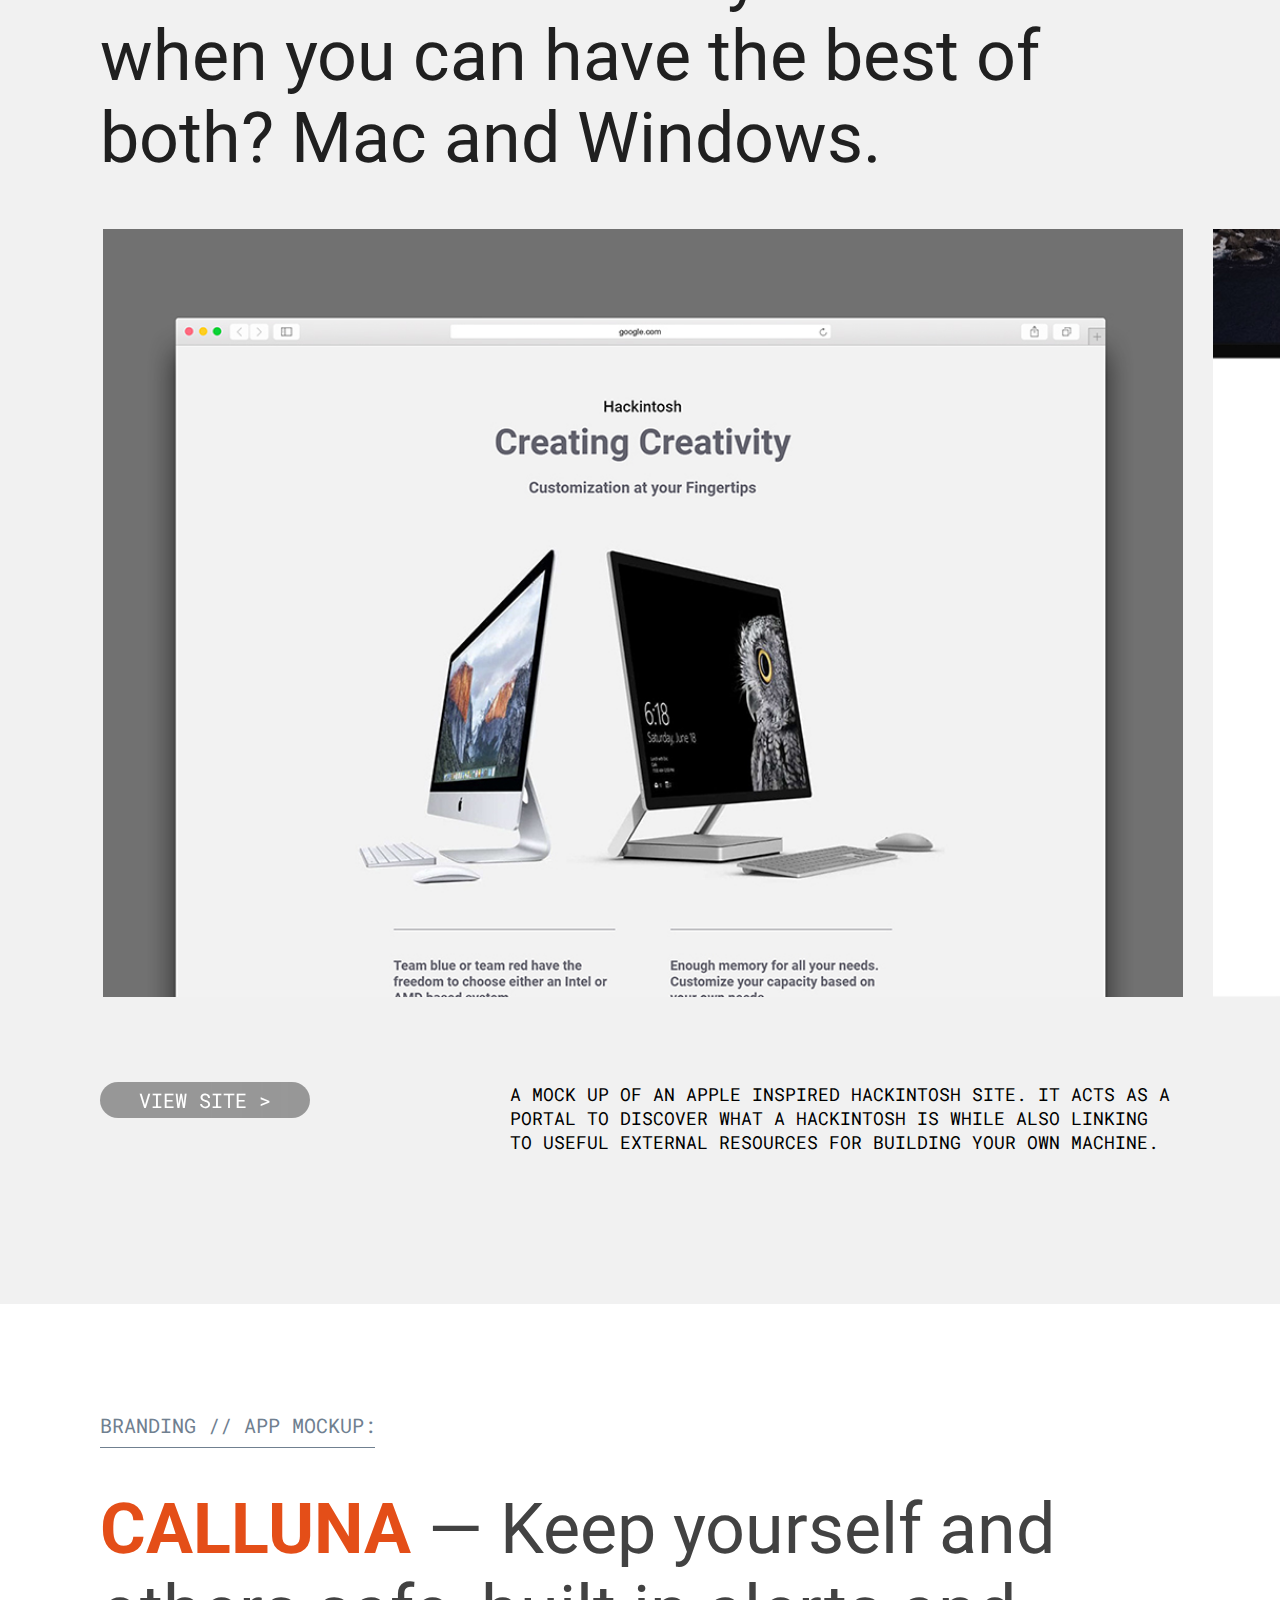
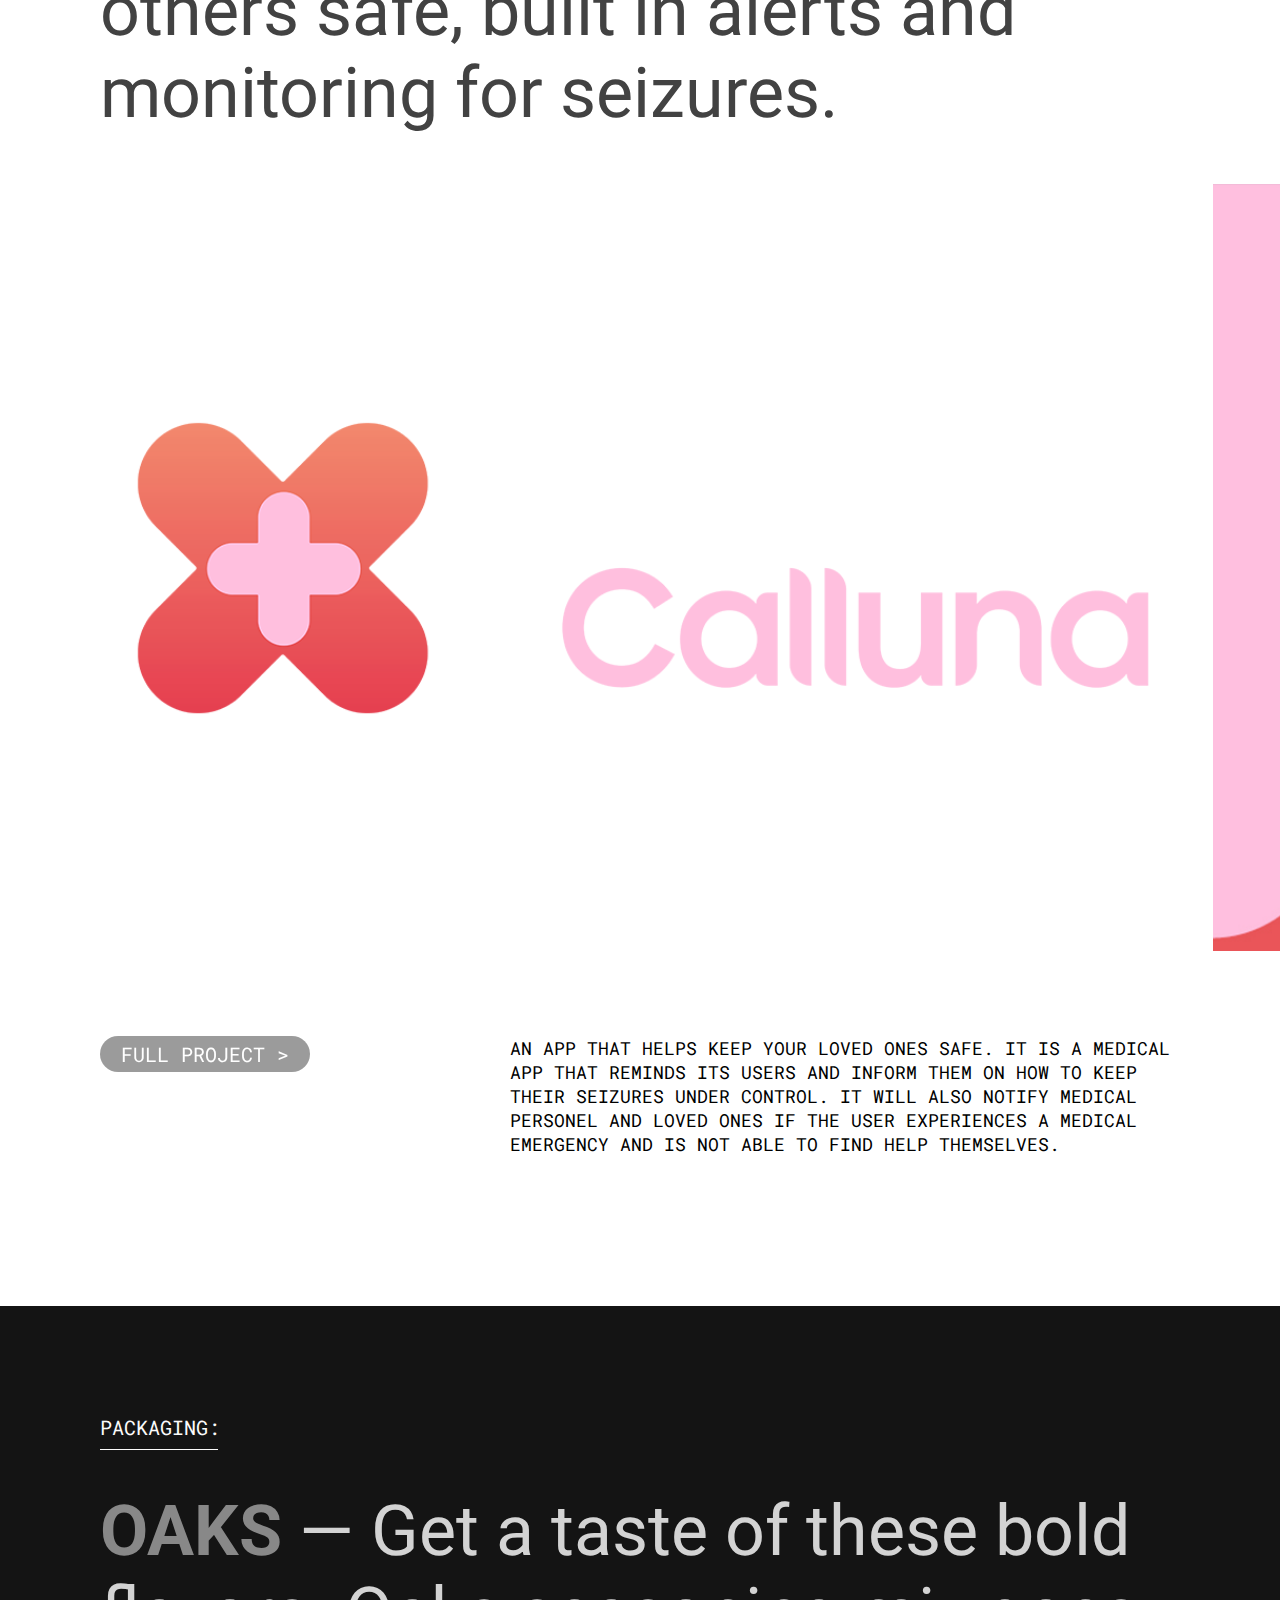
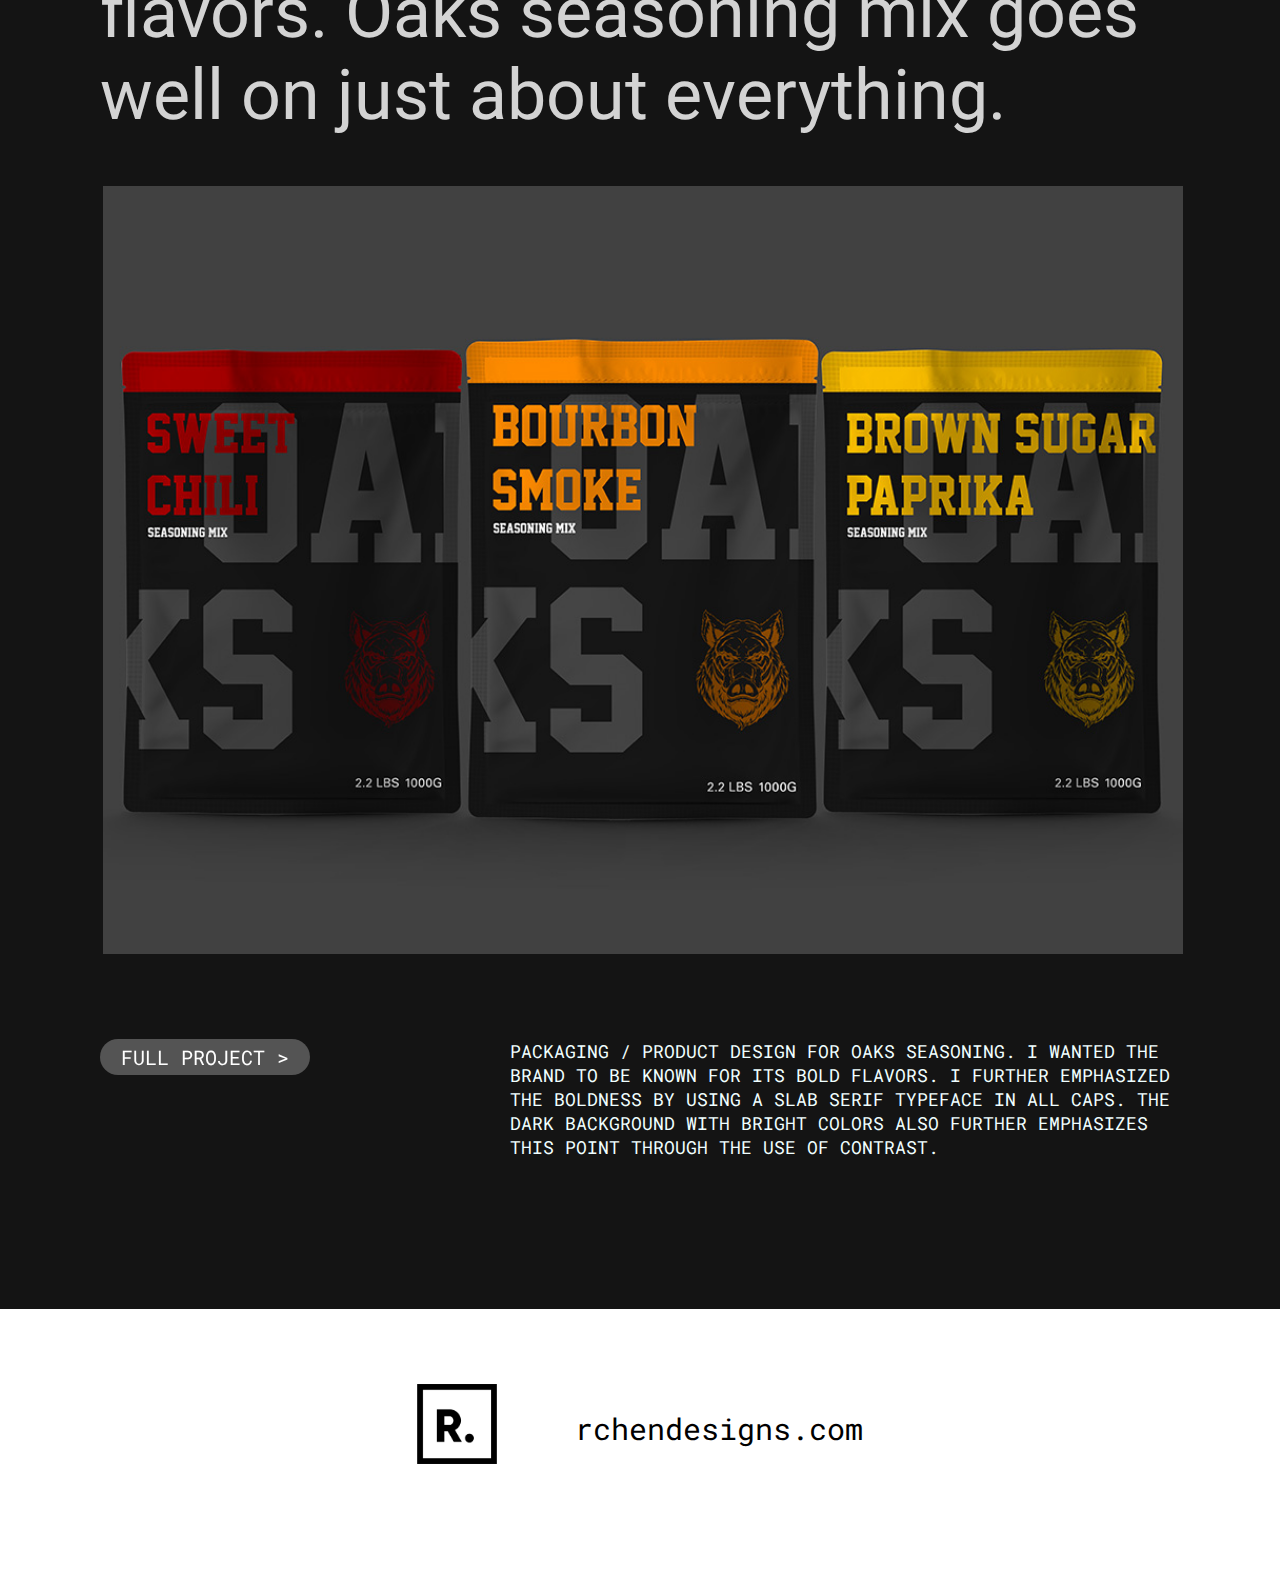
==== commit db6badbf: "Add files via upload" ====
--- a/index.html
+++ b/index.html
@@ -227,6 +227,8 @@
                     <div class="swiper-wrapper">
                         <div class="swiper-slide"><img class="hero-image" src="/lipton1.jpg" alt=""></div>
                     </div>
+                </div>
+        </div>
                     <!-- Add Pagination -->
             <!-- COME BACK ALTER TO ADD POSSIBLE JS BUTTONS -->
             <div class="desc-container">
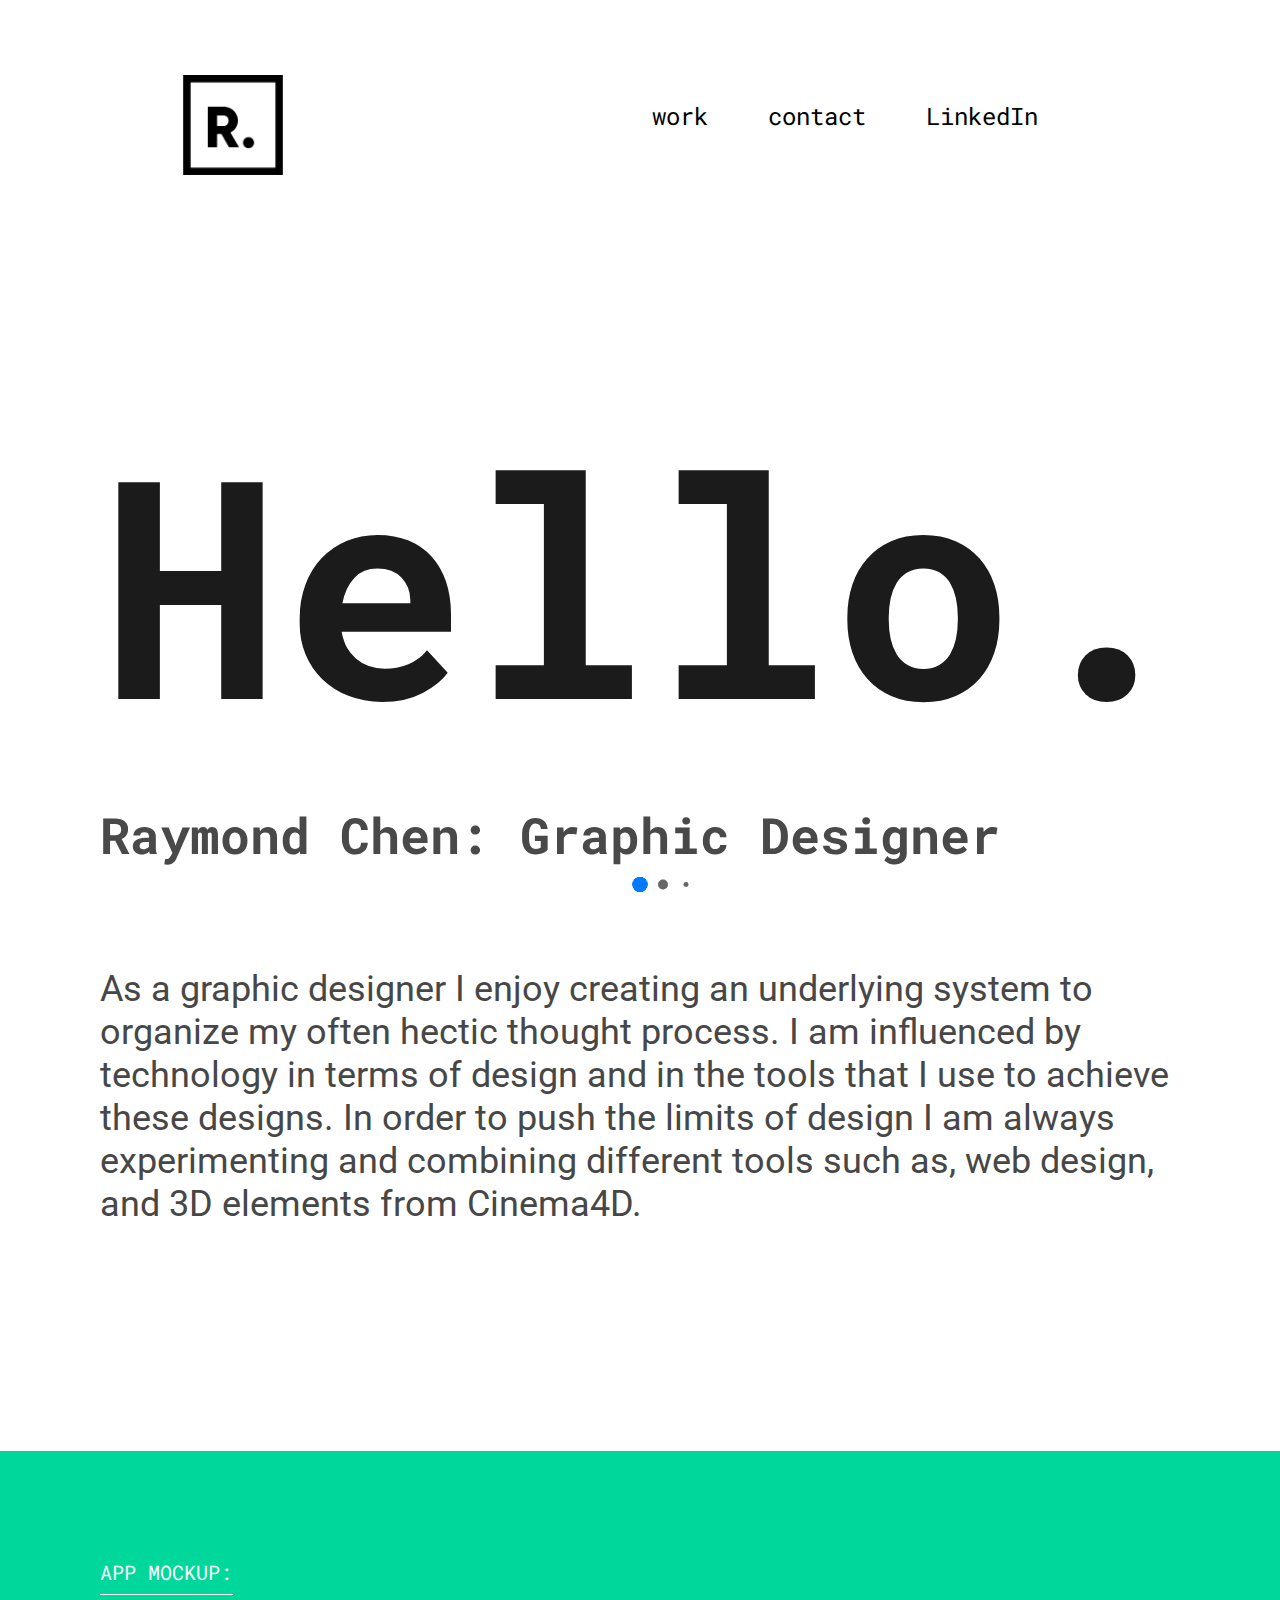
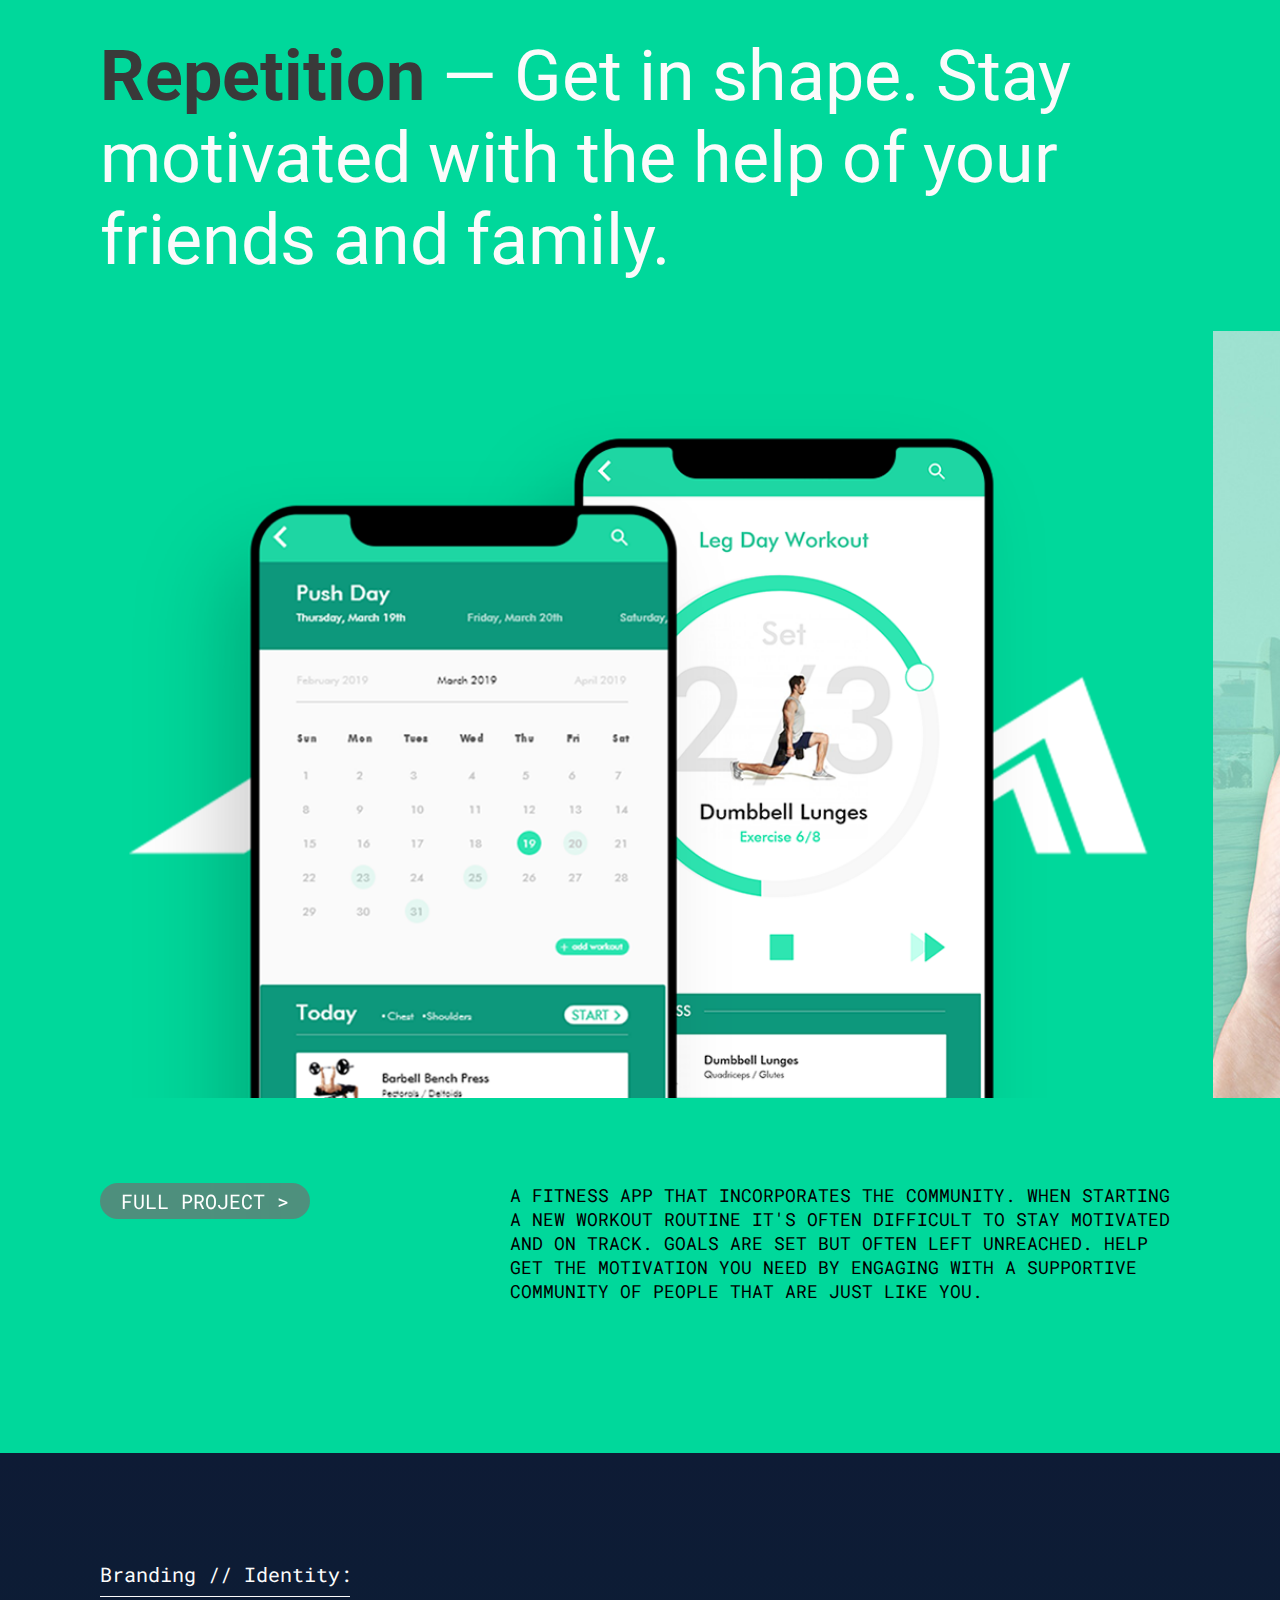
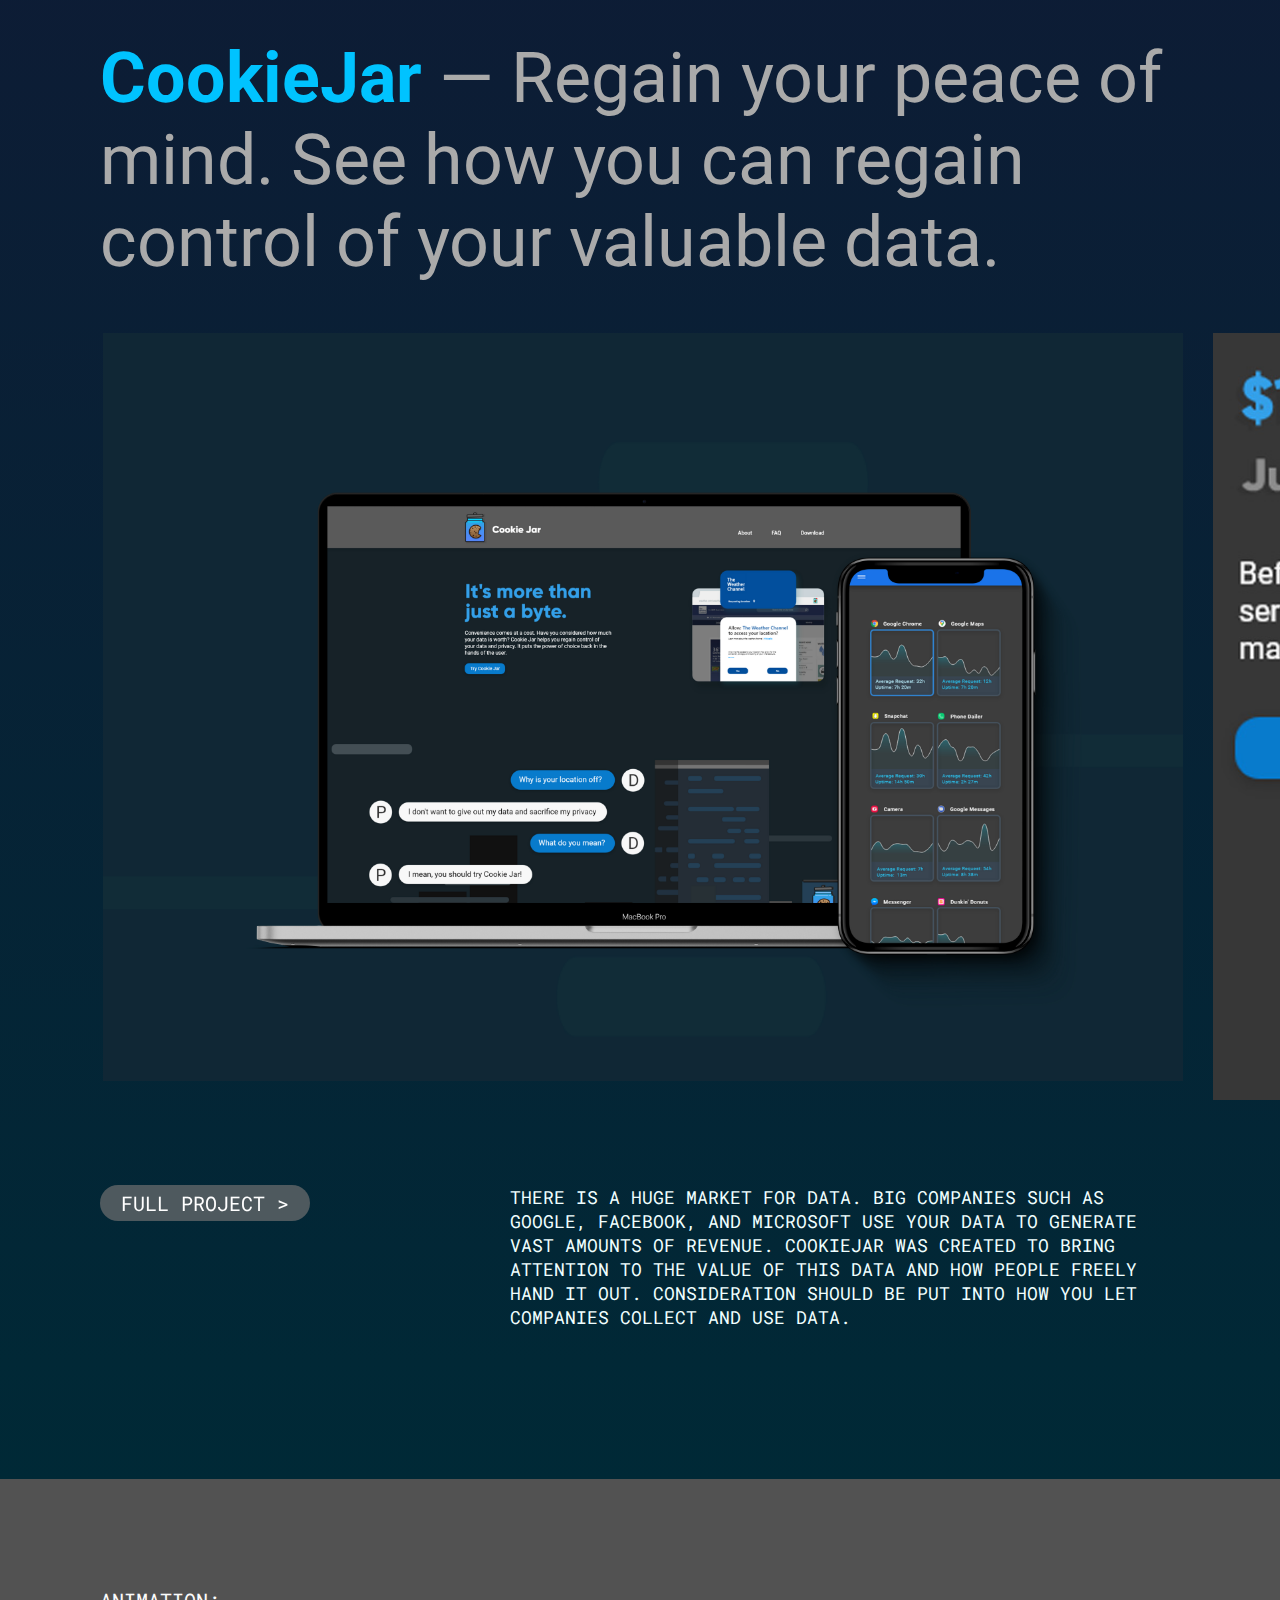
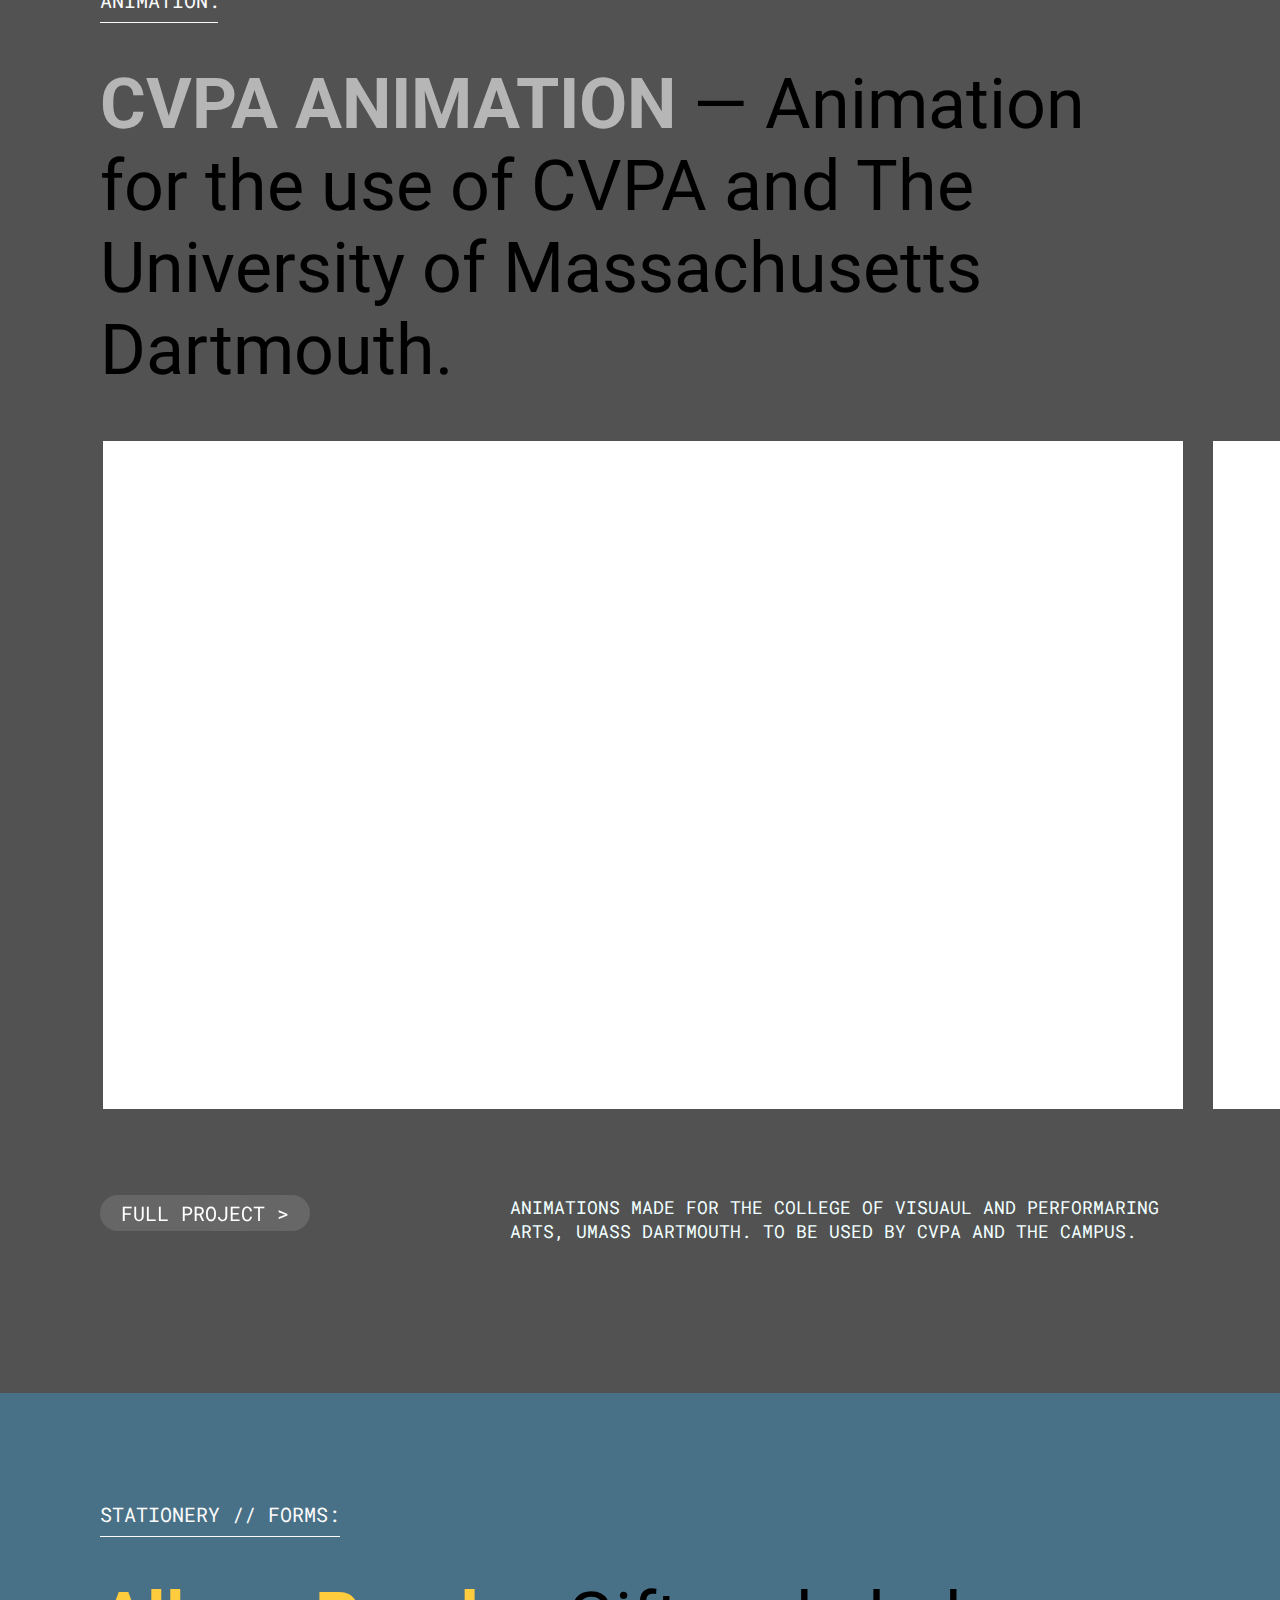
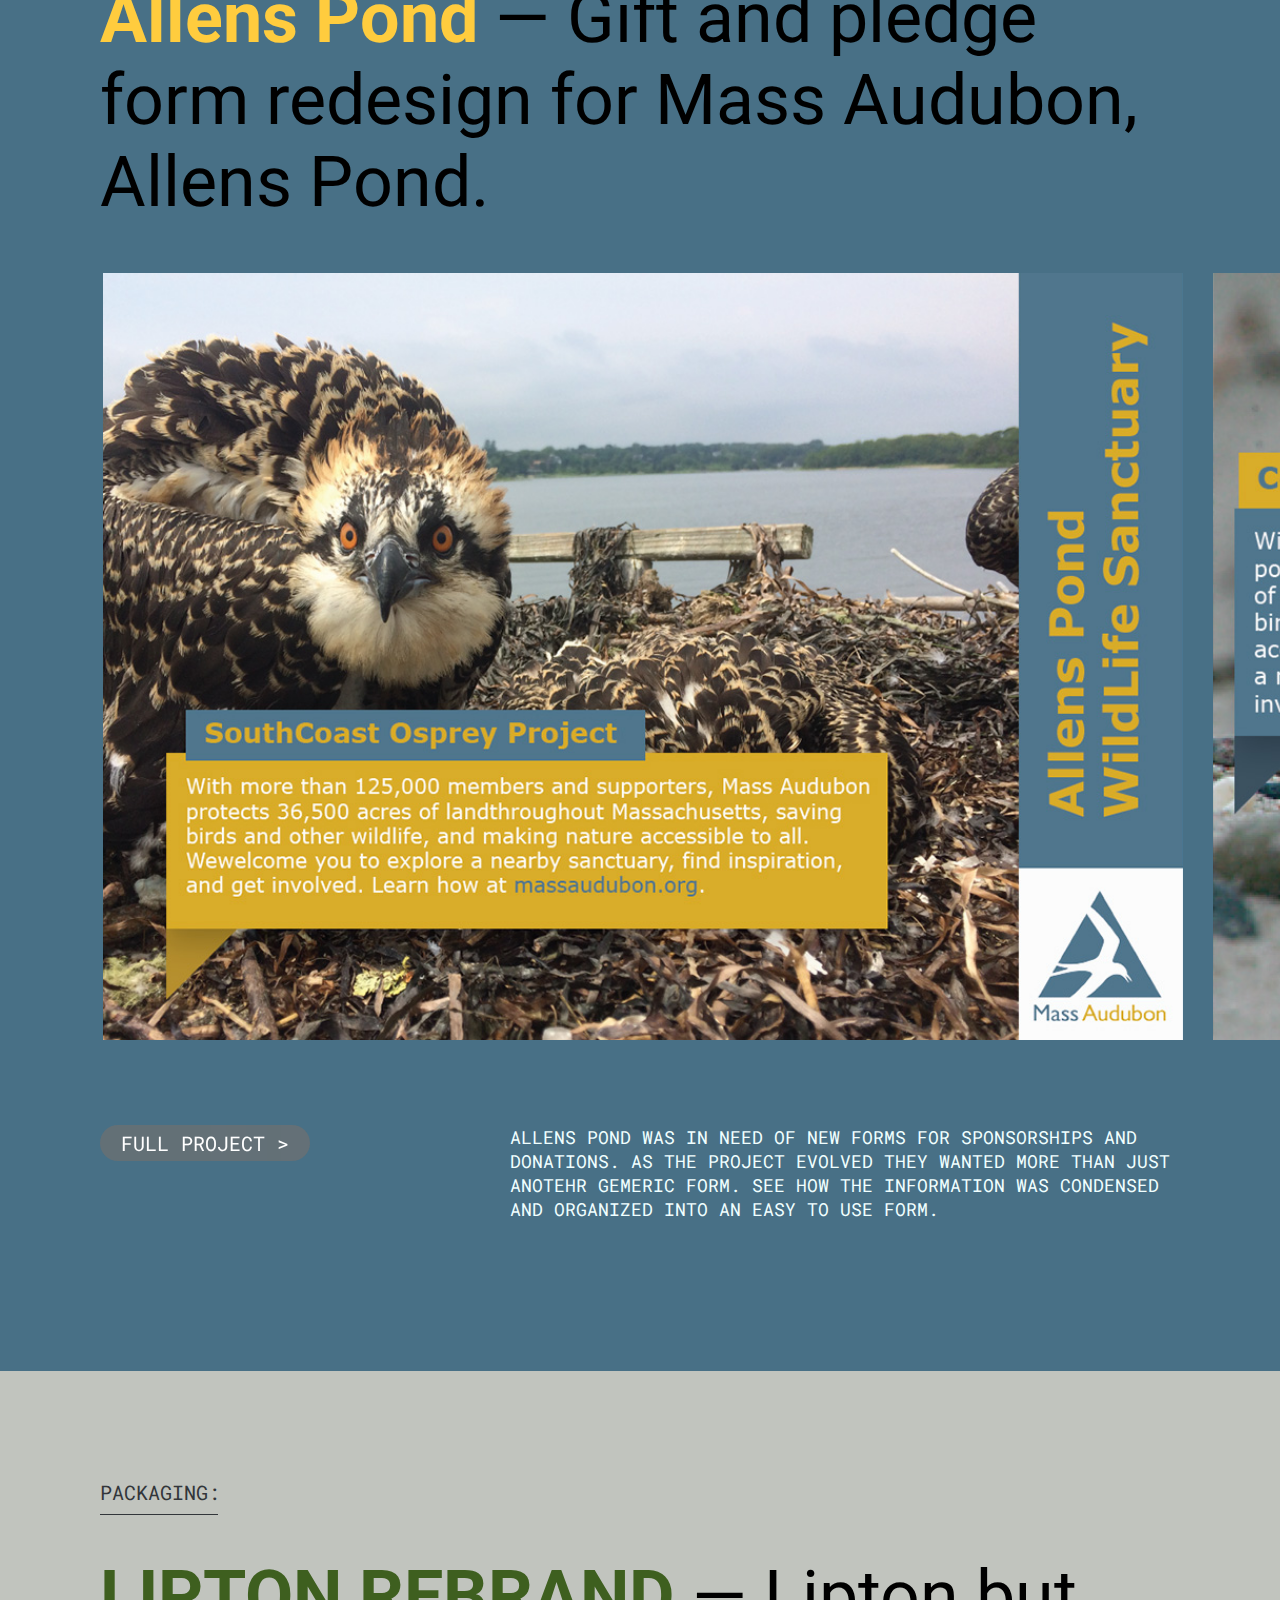
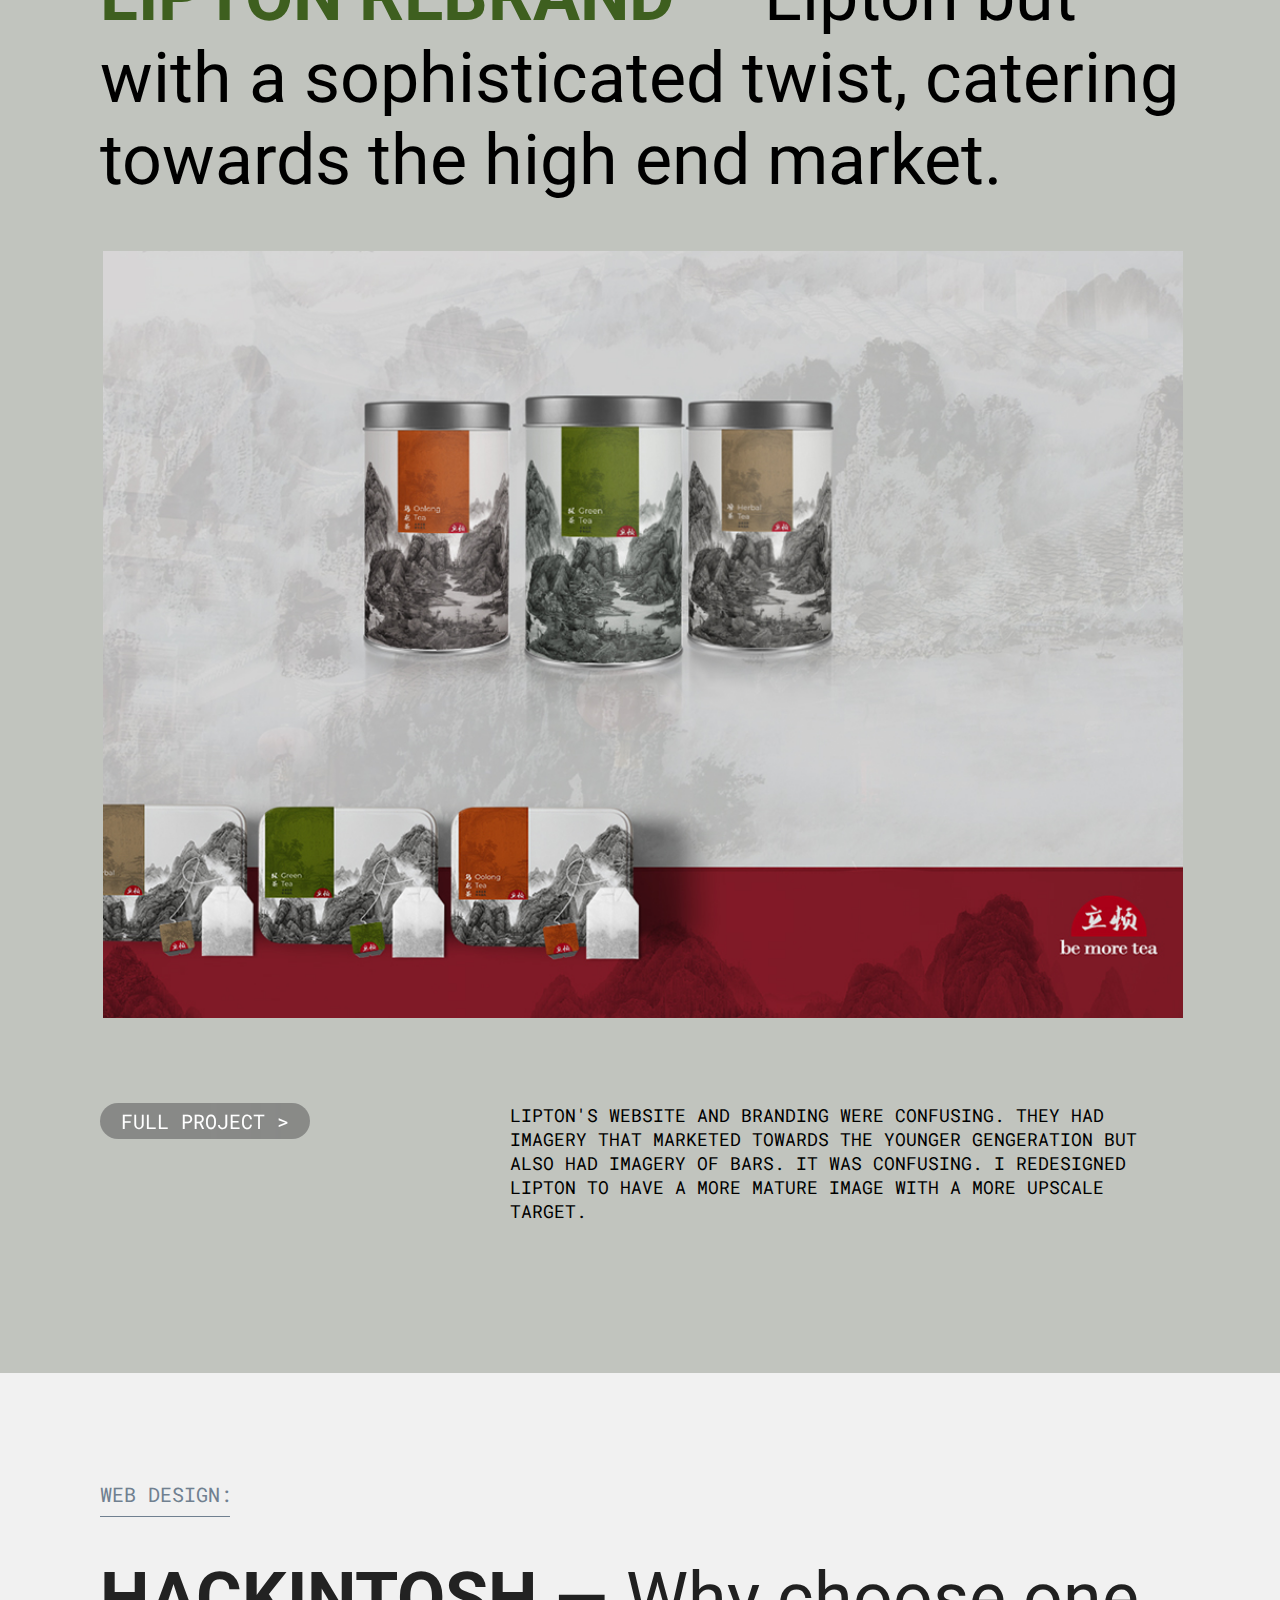
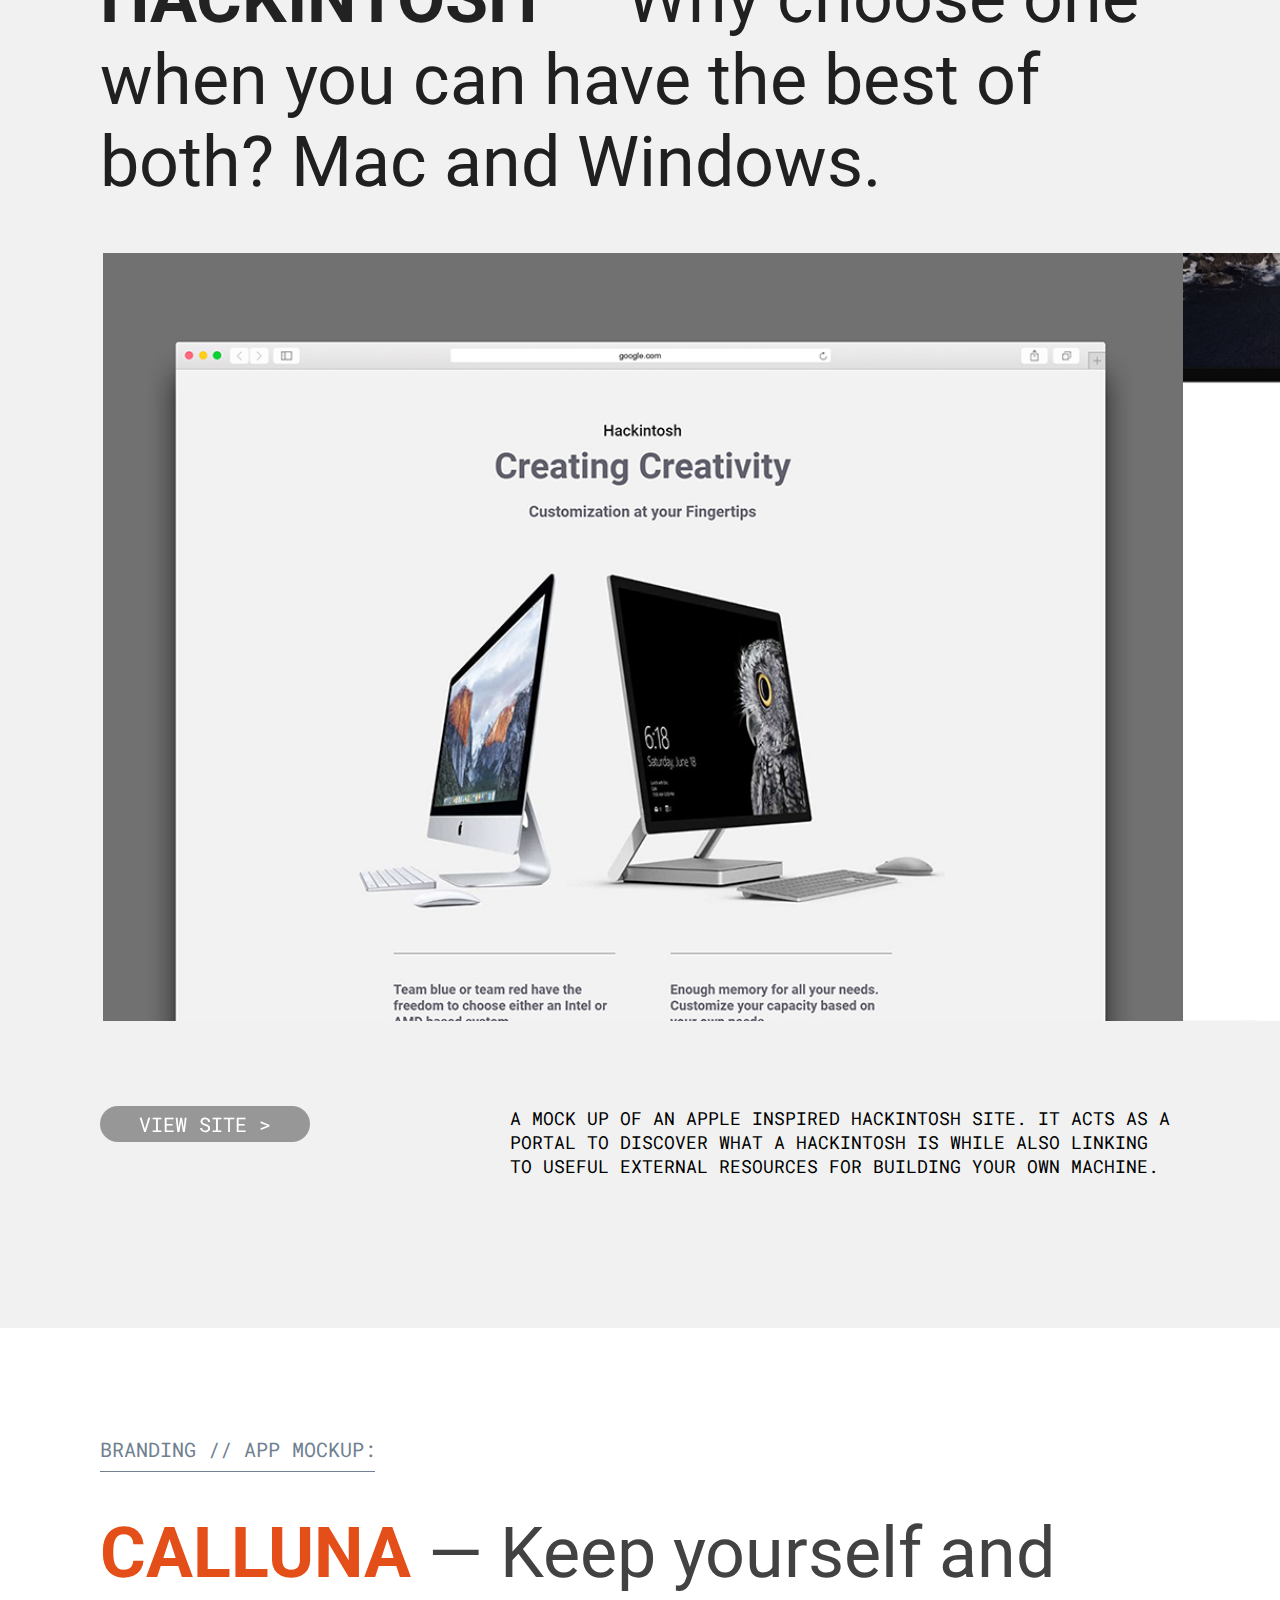
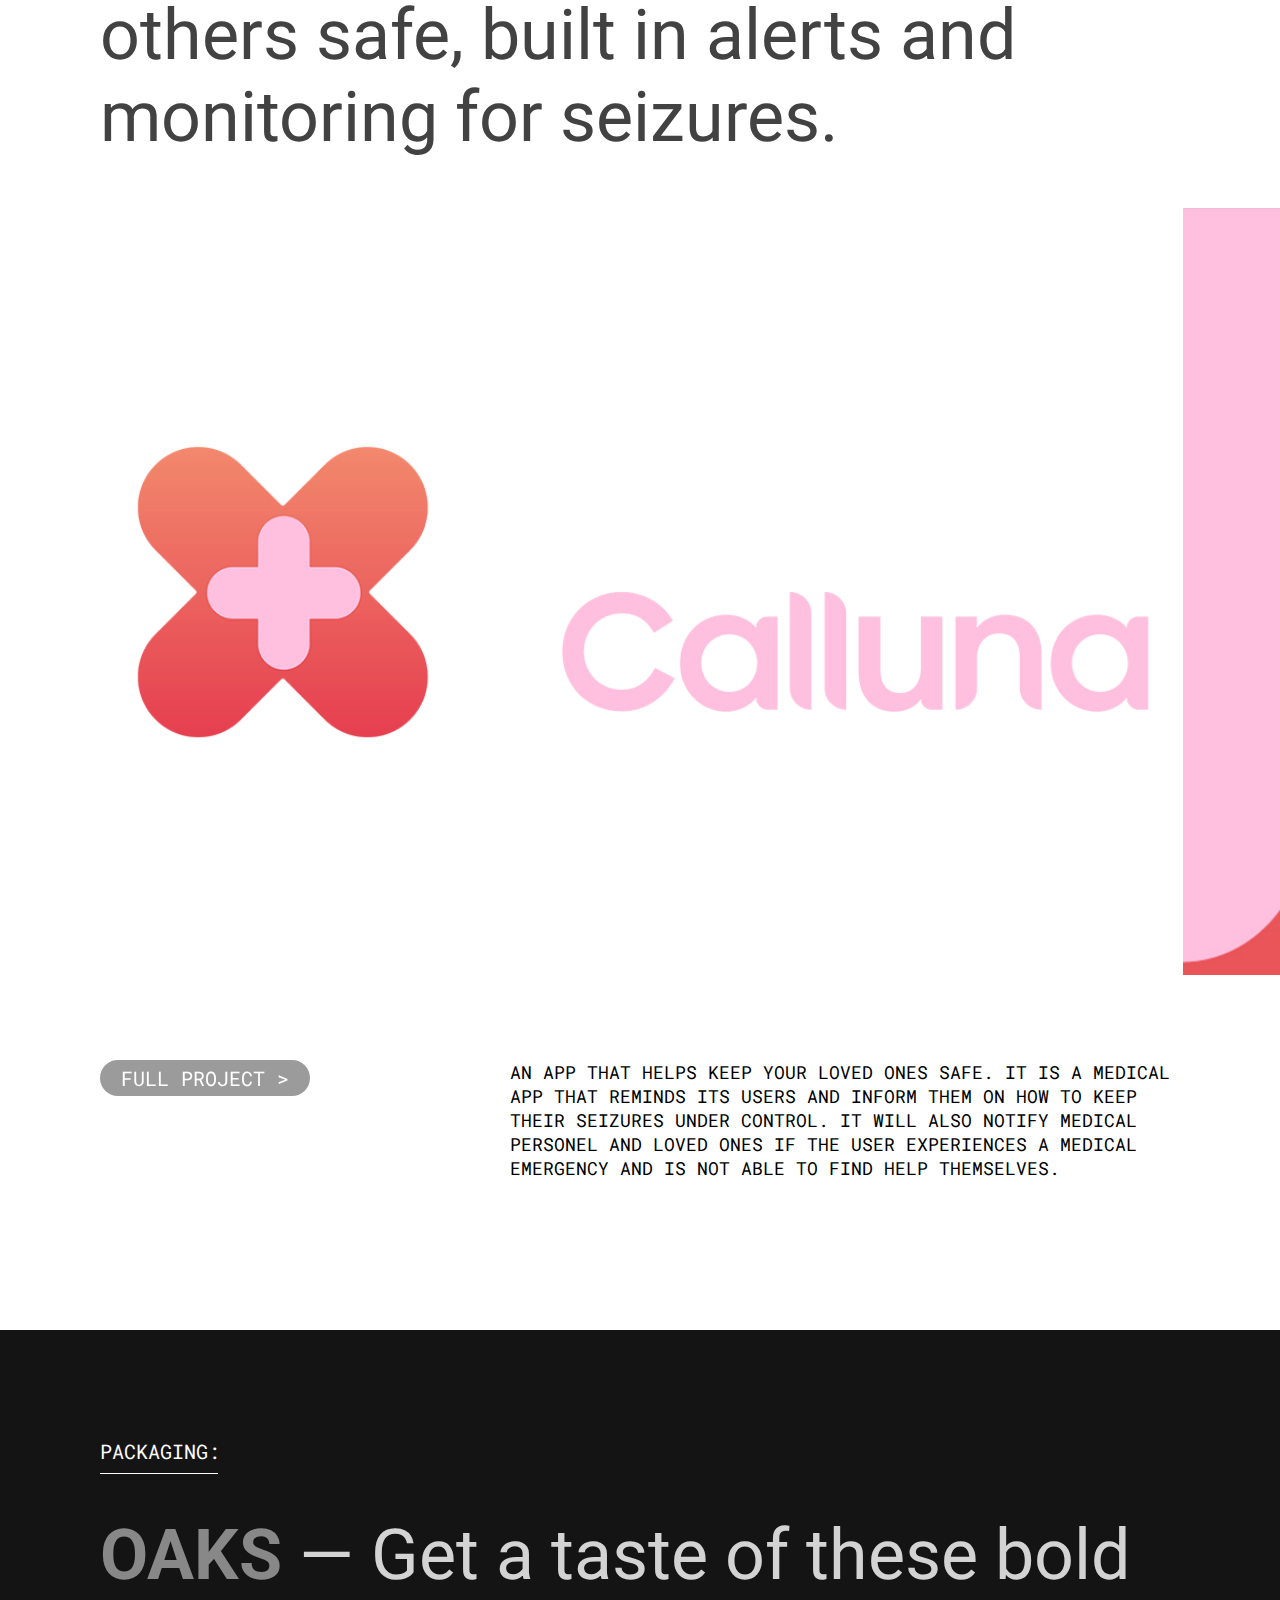
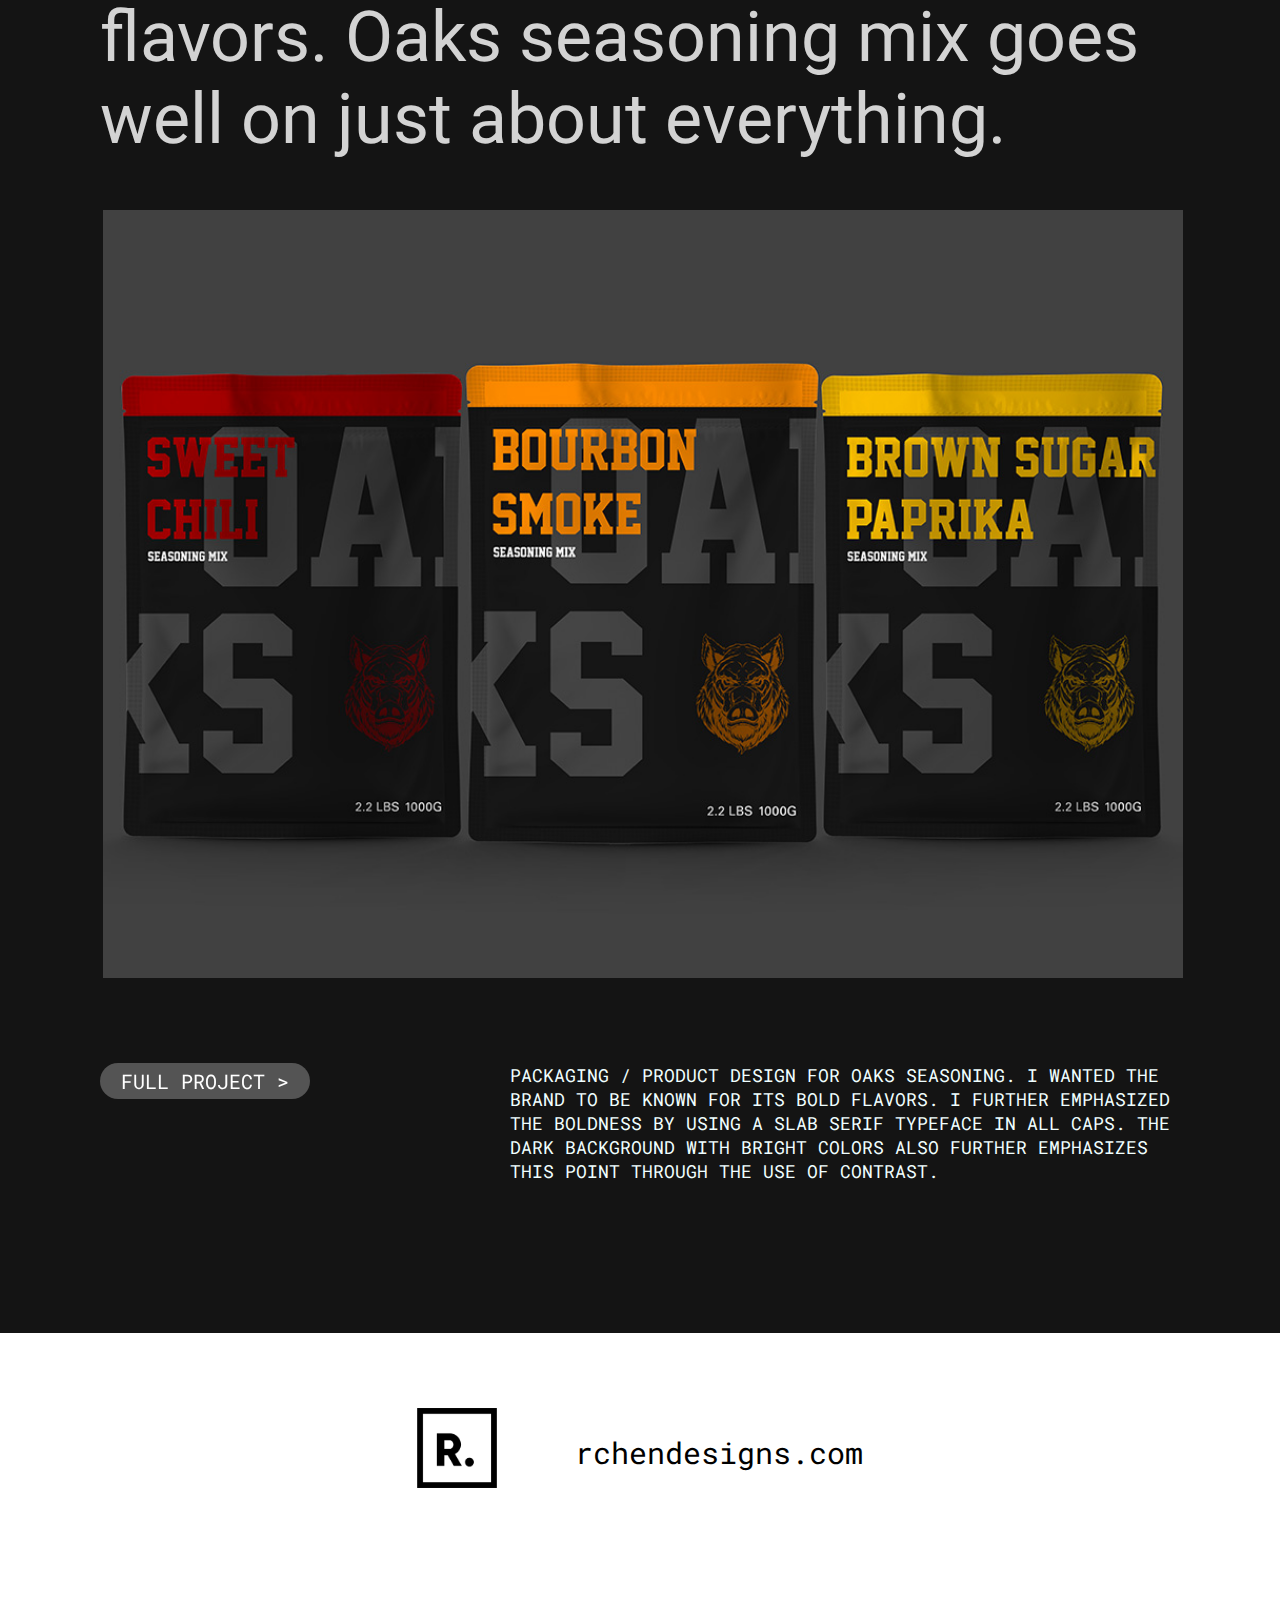
==== commit b053ebff: "Add files via upload" ====
--- a/index.html
+++ b/index.html
@@ -219,16 +219,15 @@
         </div>
     </section>
     <!-- LIPTON REBRAND -->
-    <section class="section-b" style="background-color: rgb(200, 211, 186);">
+    <section class="section-b" style="background-color: rgb(193, 196, 190);">
         <div class="section-container">
             <div class="packaging" style="border-bottom: 1.25px solid rgb(50, 54, 58); color: rgb(50, 54, 58);"><p>PACKAGING:</p></div>
             <div class="title title5 roboto"><span class="main-span t5">LIPTON REBRAND </span>— Lipton but with a sophisticated twist, catering towards the high end market.</div>
                 <div class="swiper-container">
-                    <div class="swiper-wrapper">
+
                         <div class="swiper-slide"><img class="hero-image" src="/lipton1.jpg" alt=""></div>
-                    </div>
-                </div>
-        </div>
+
+
                     <!-- Add Pagination -->
             <!-- COME BACK ALTER TO ADD POSSIBLE JS BUTTONS -->
             <div class="desc-container">
--- a/main.css
+++ b/main.css
@@ -11,9 +11,7 @@
     scroll-behavior: smooth;
   }
 
-  a {
-      color: snow;
-  }
+
 
   .full-project > a{
       color: white !important;
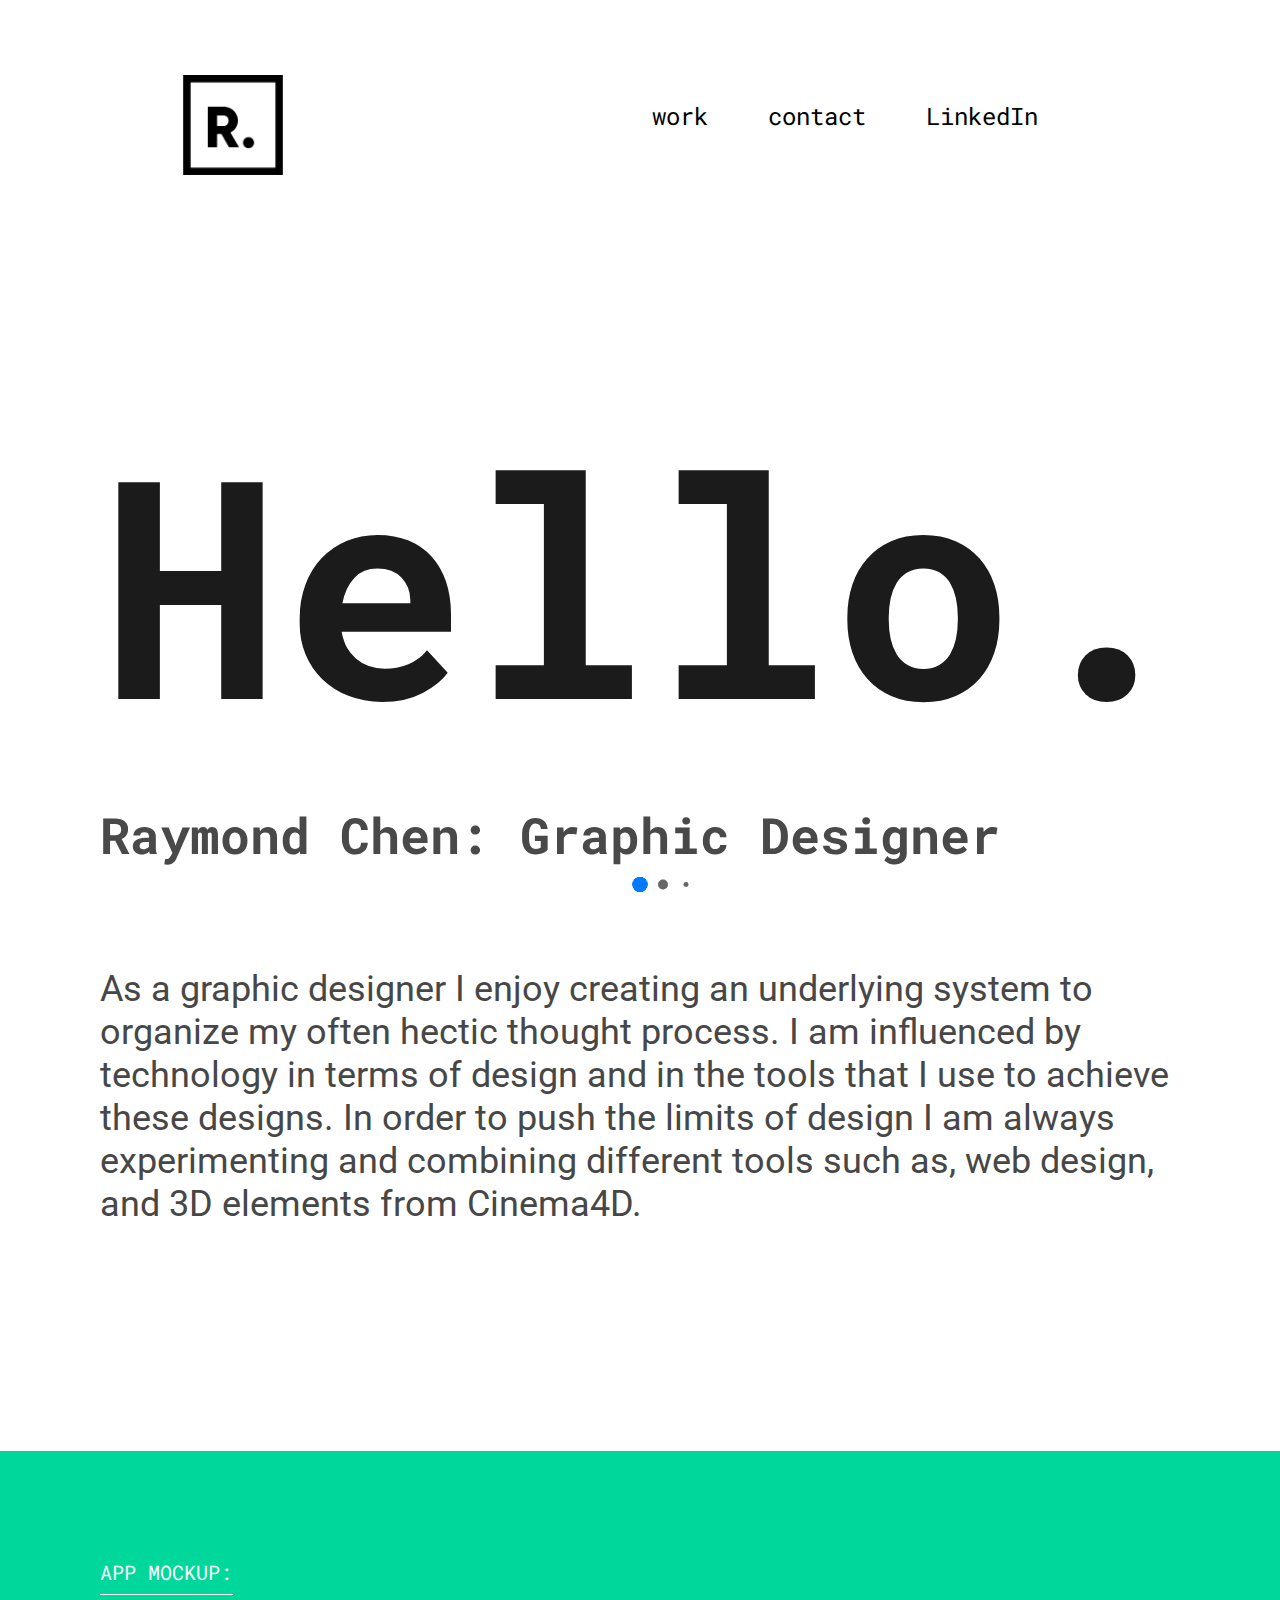
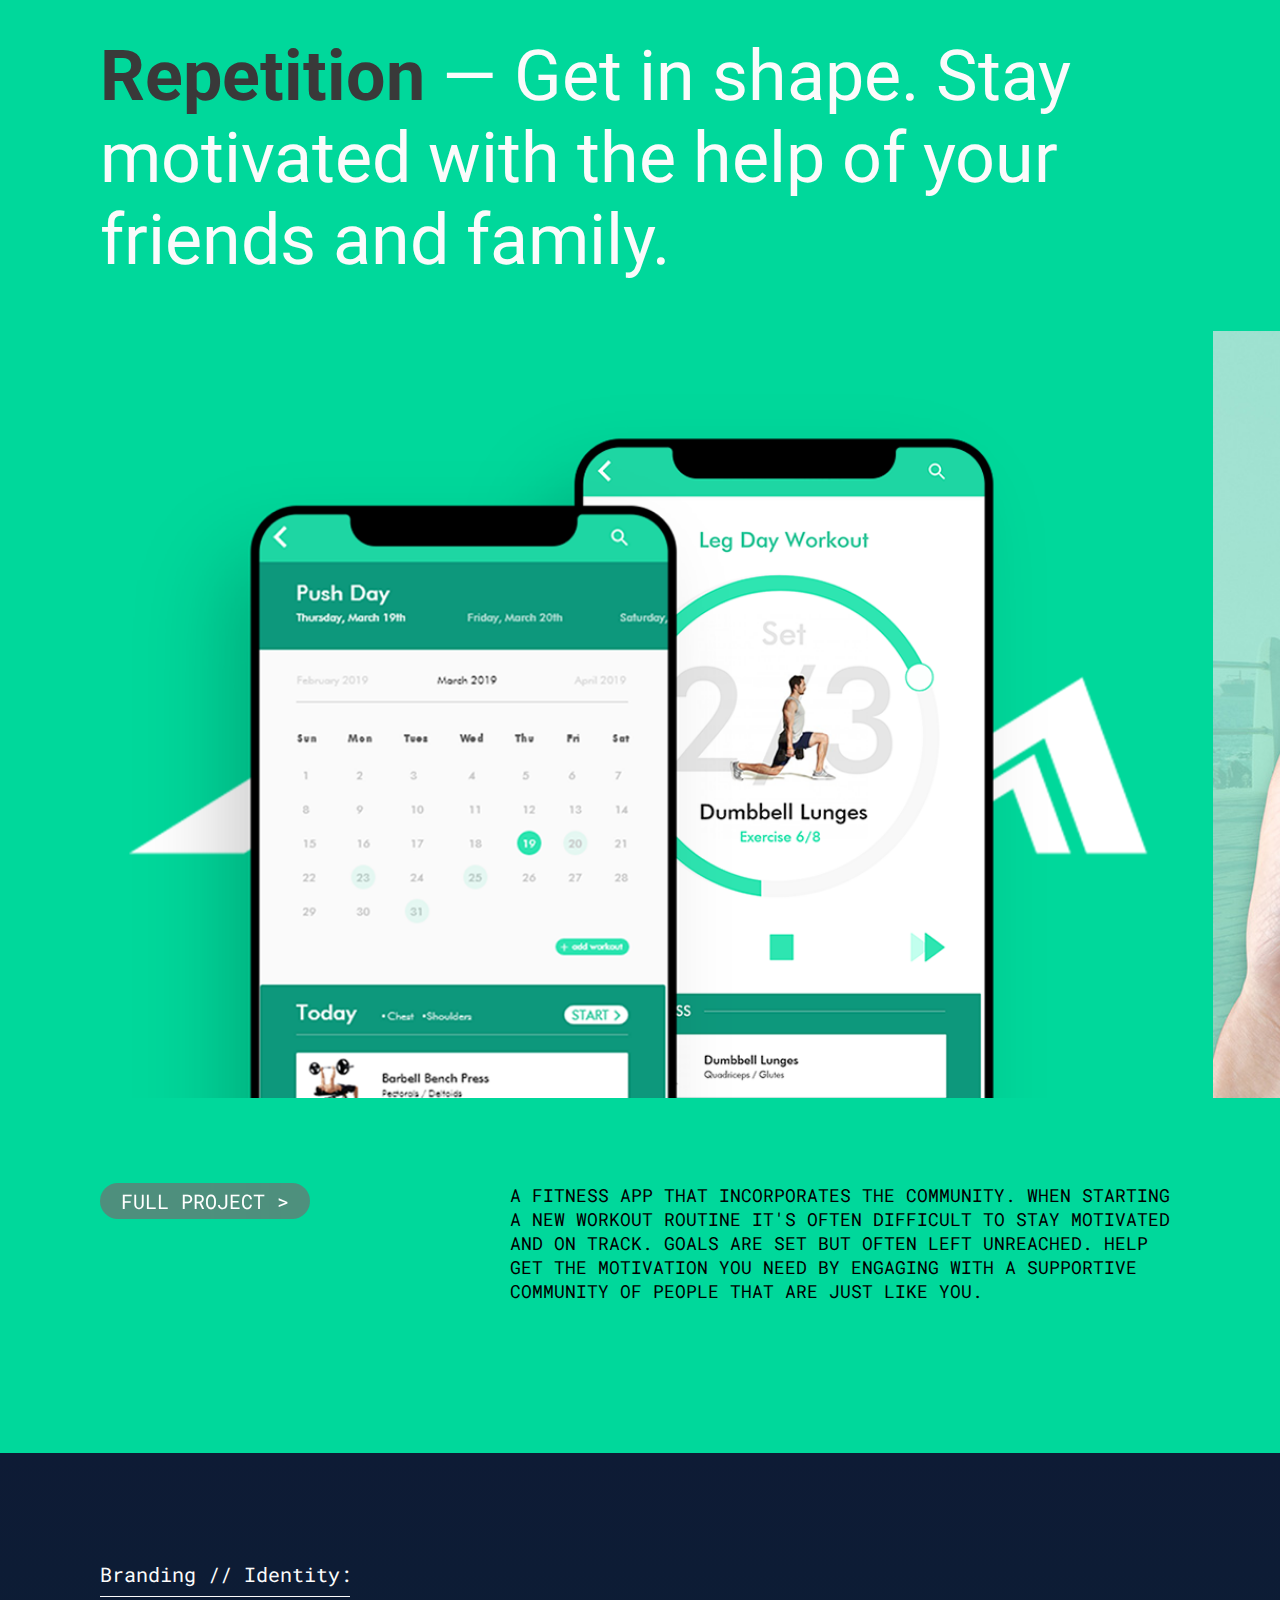
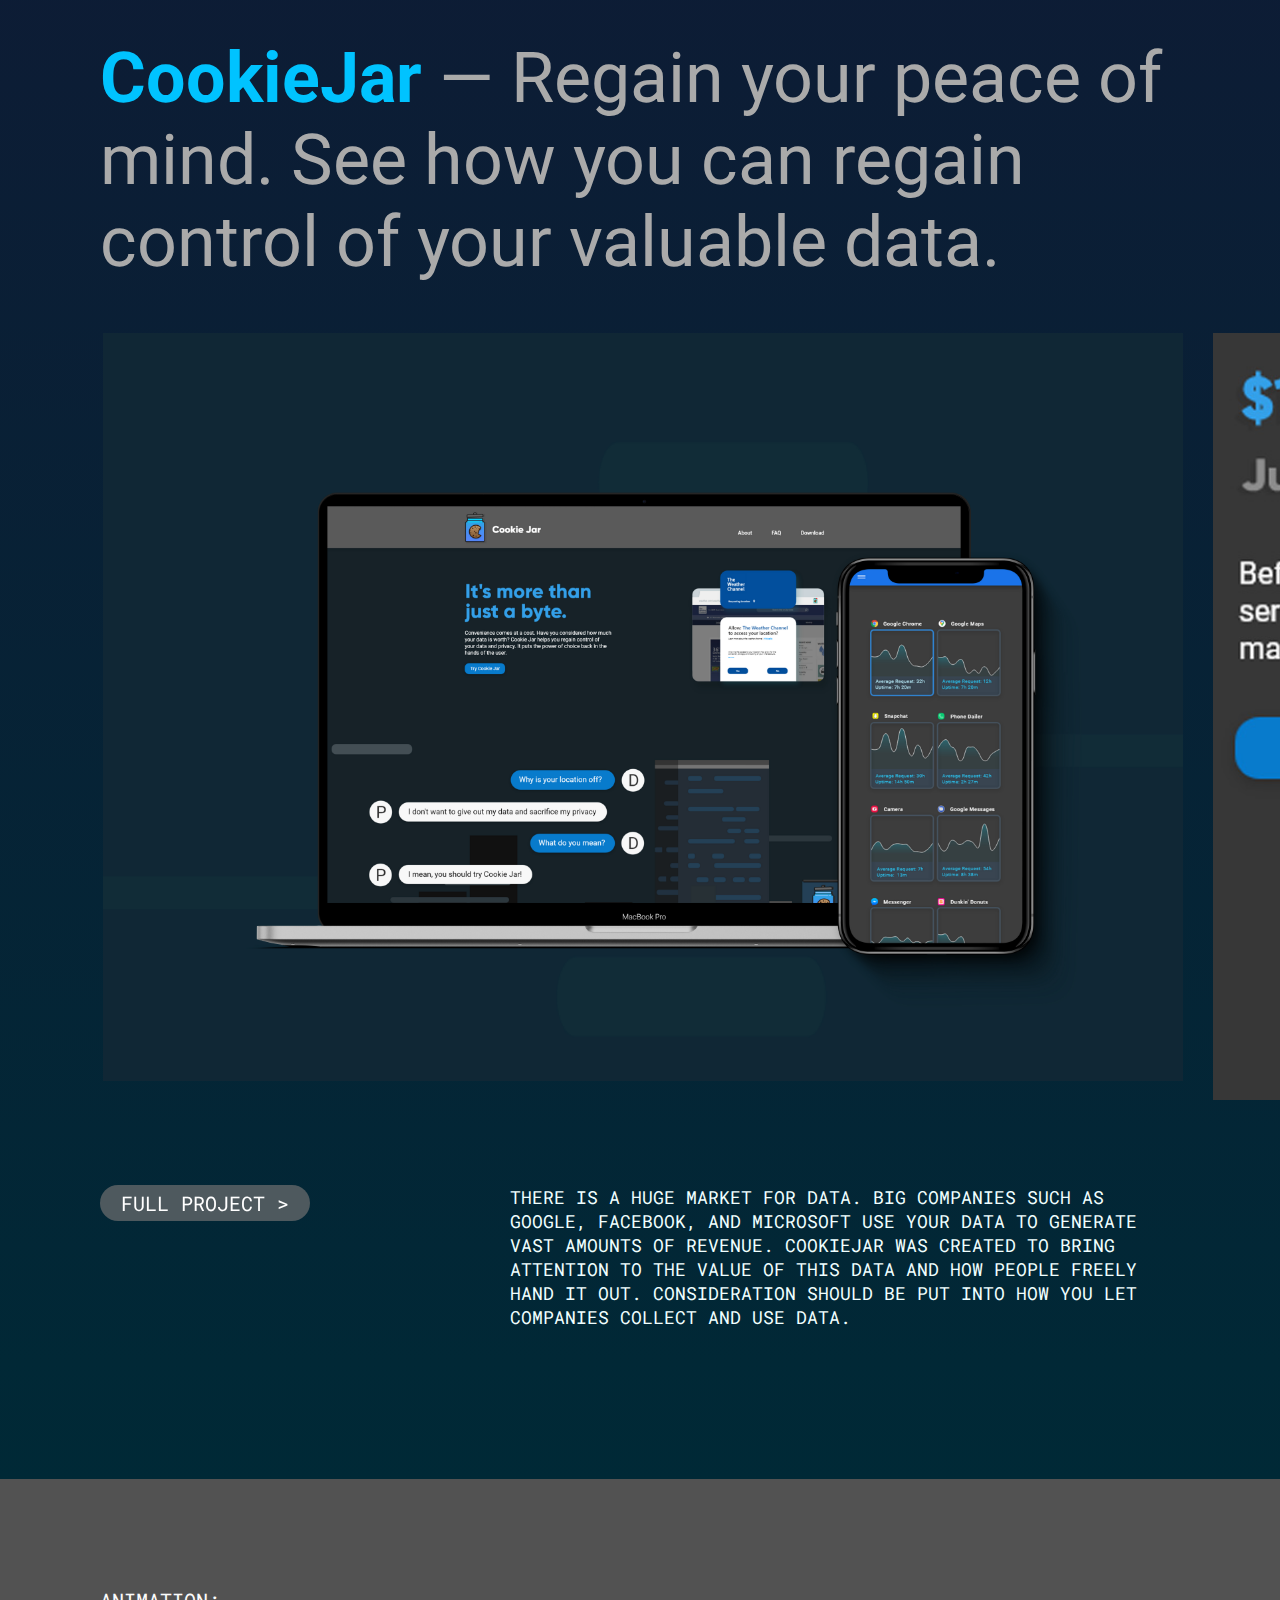
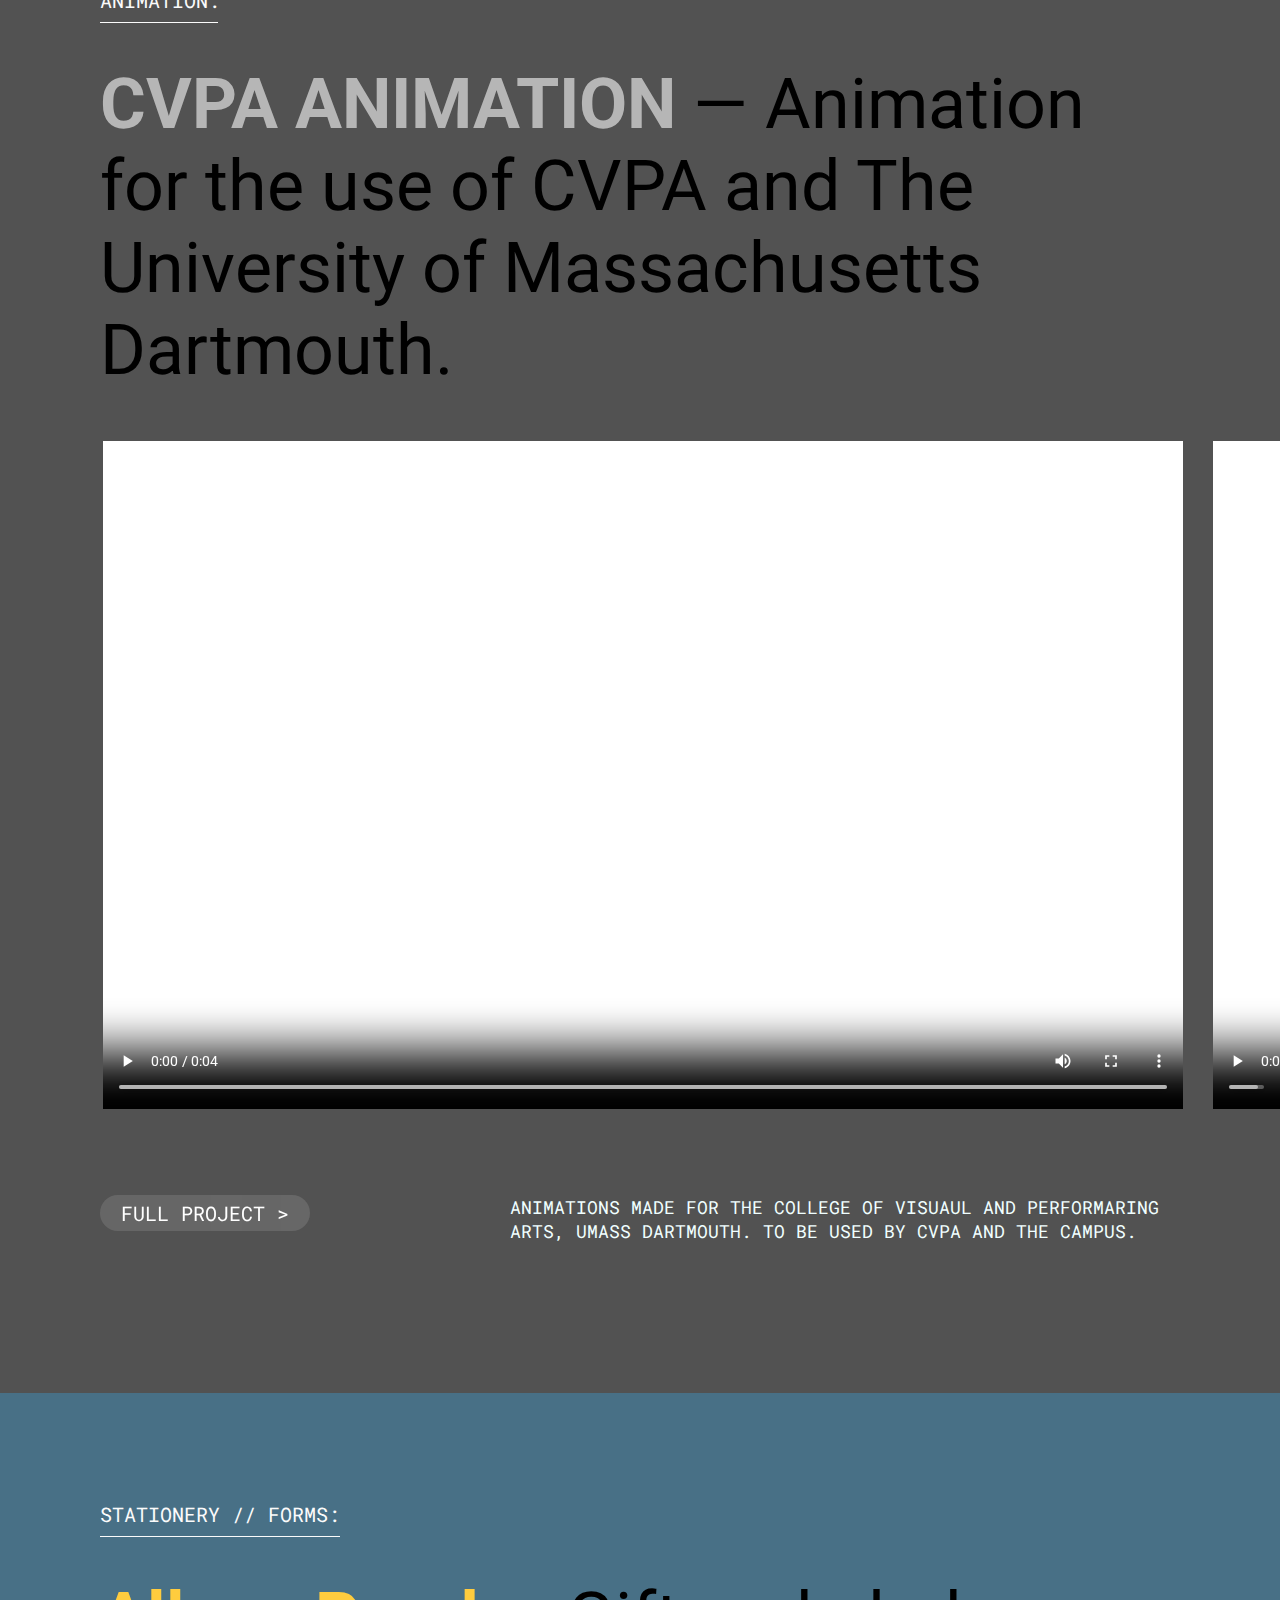
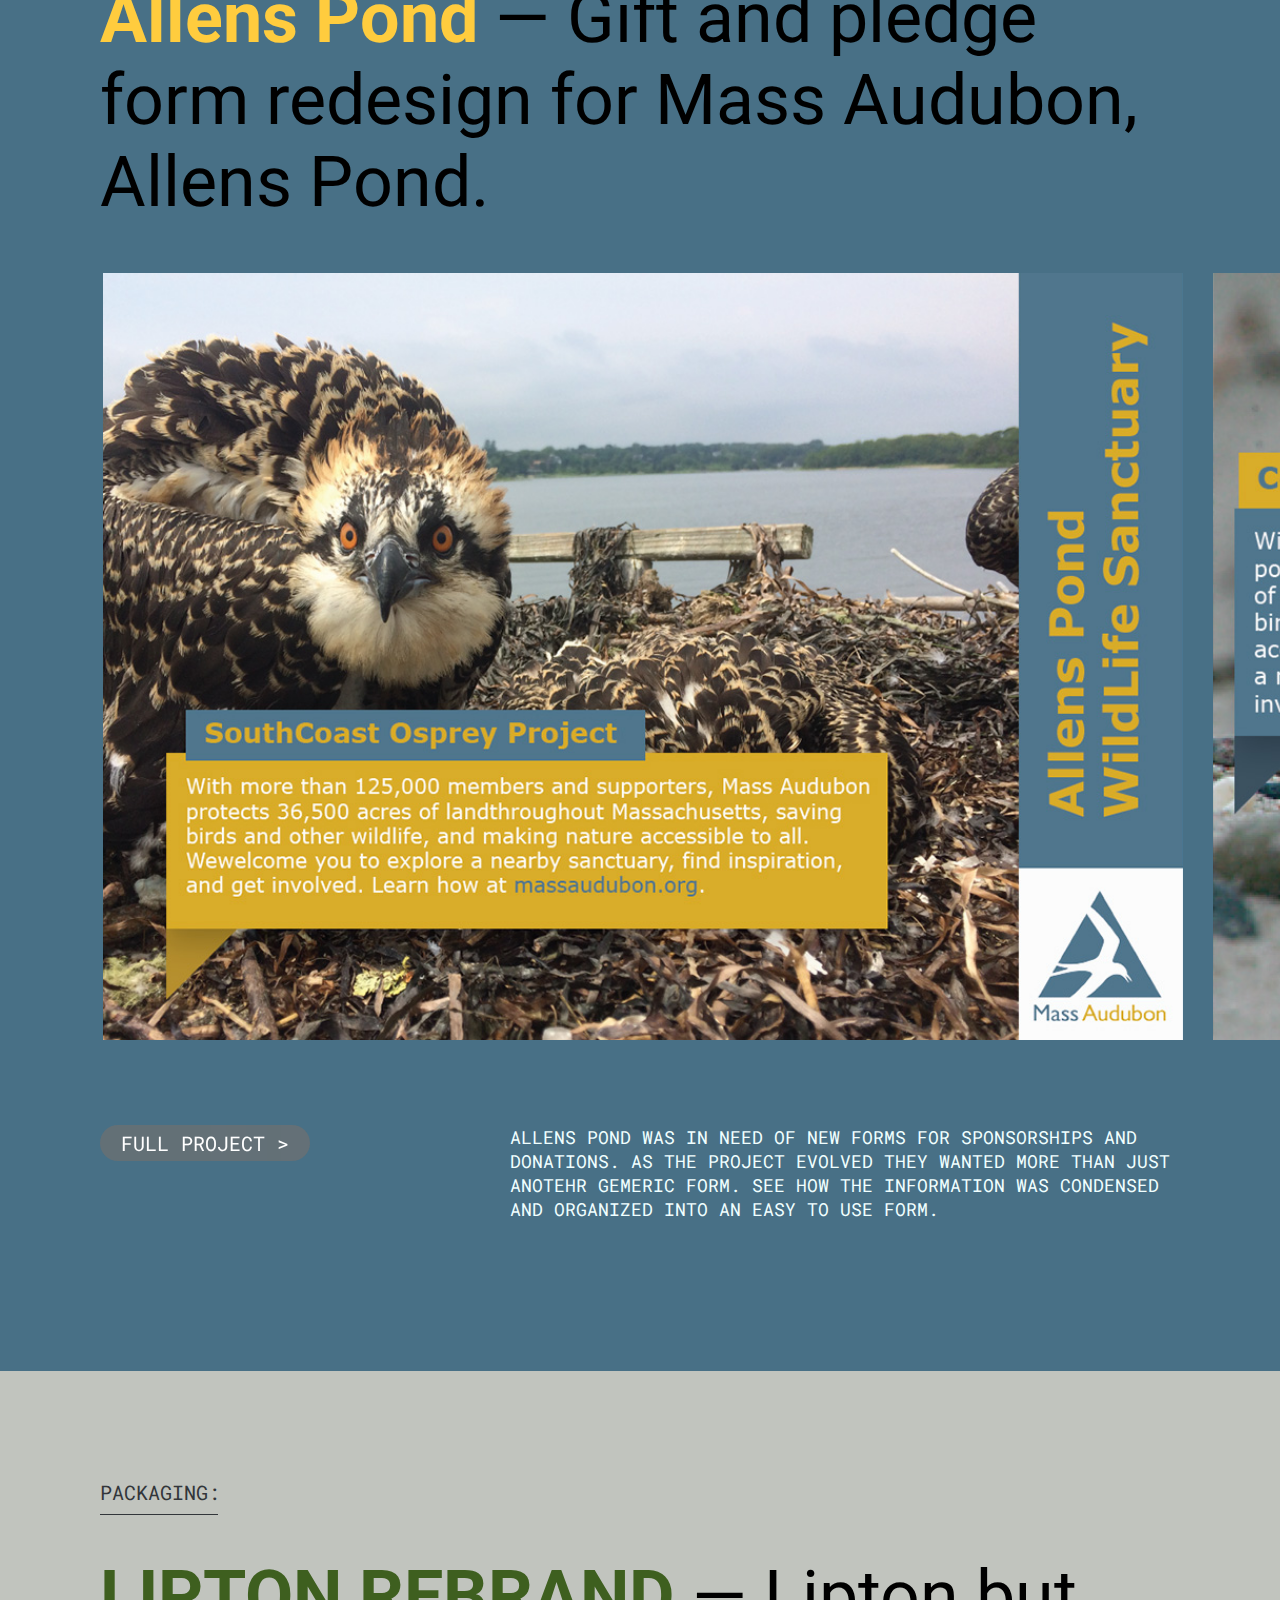
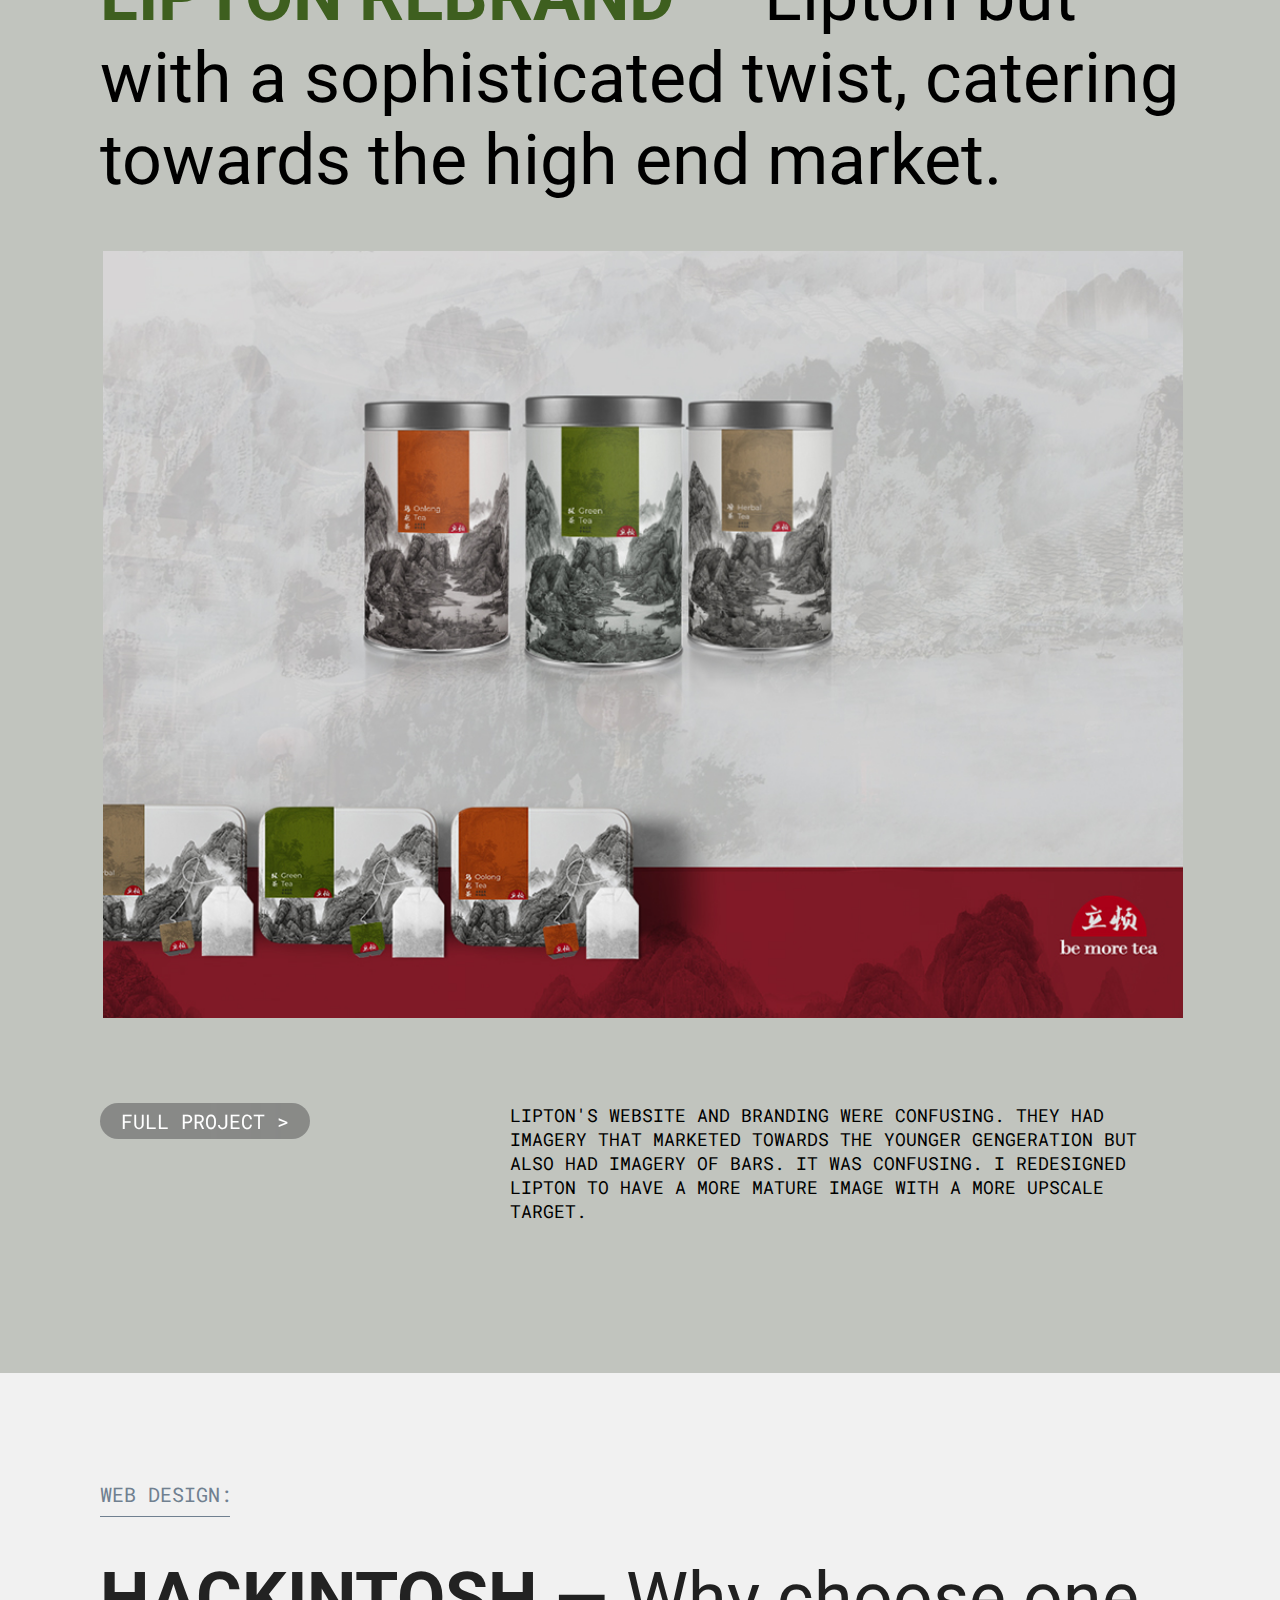
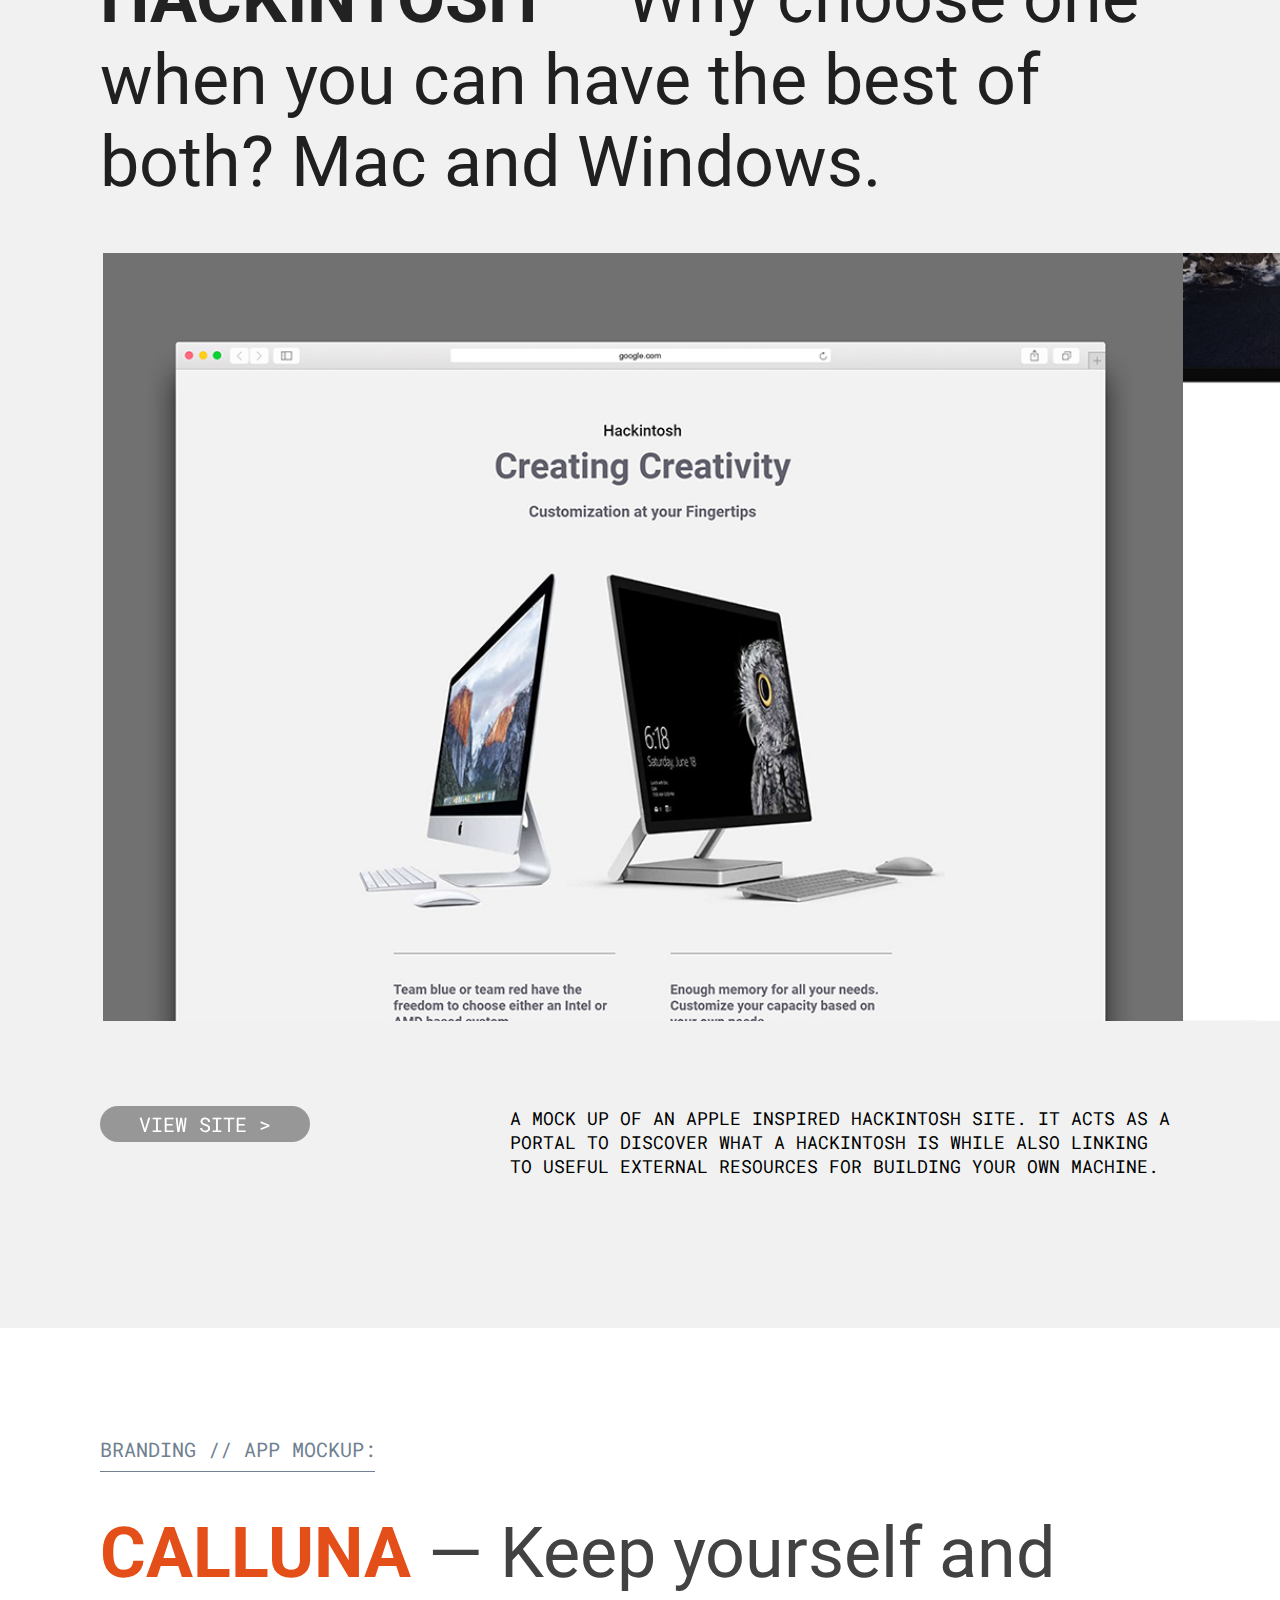
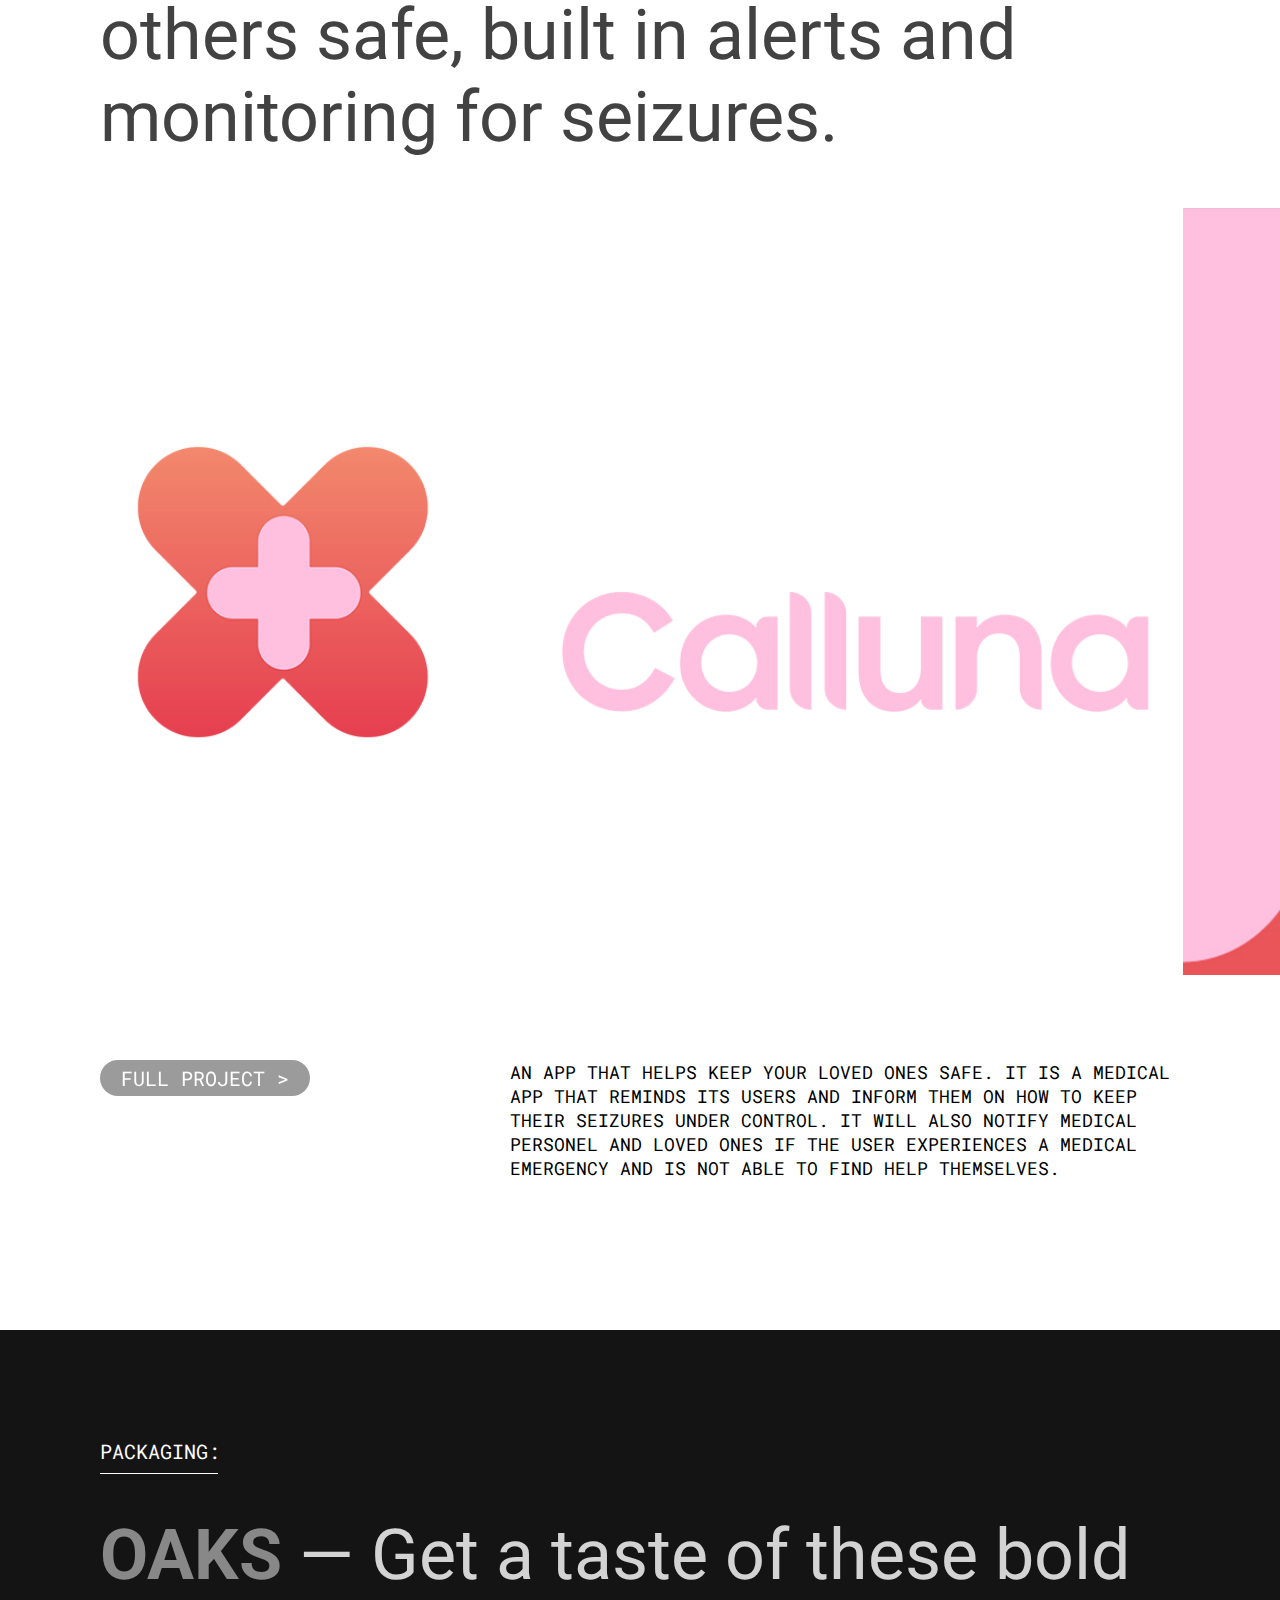
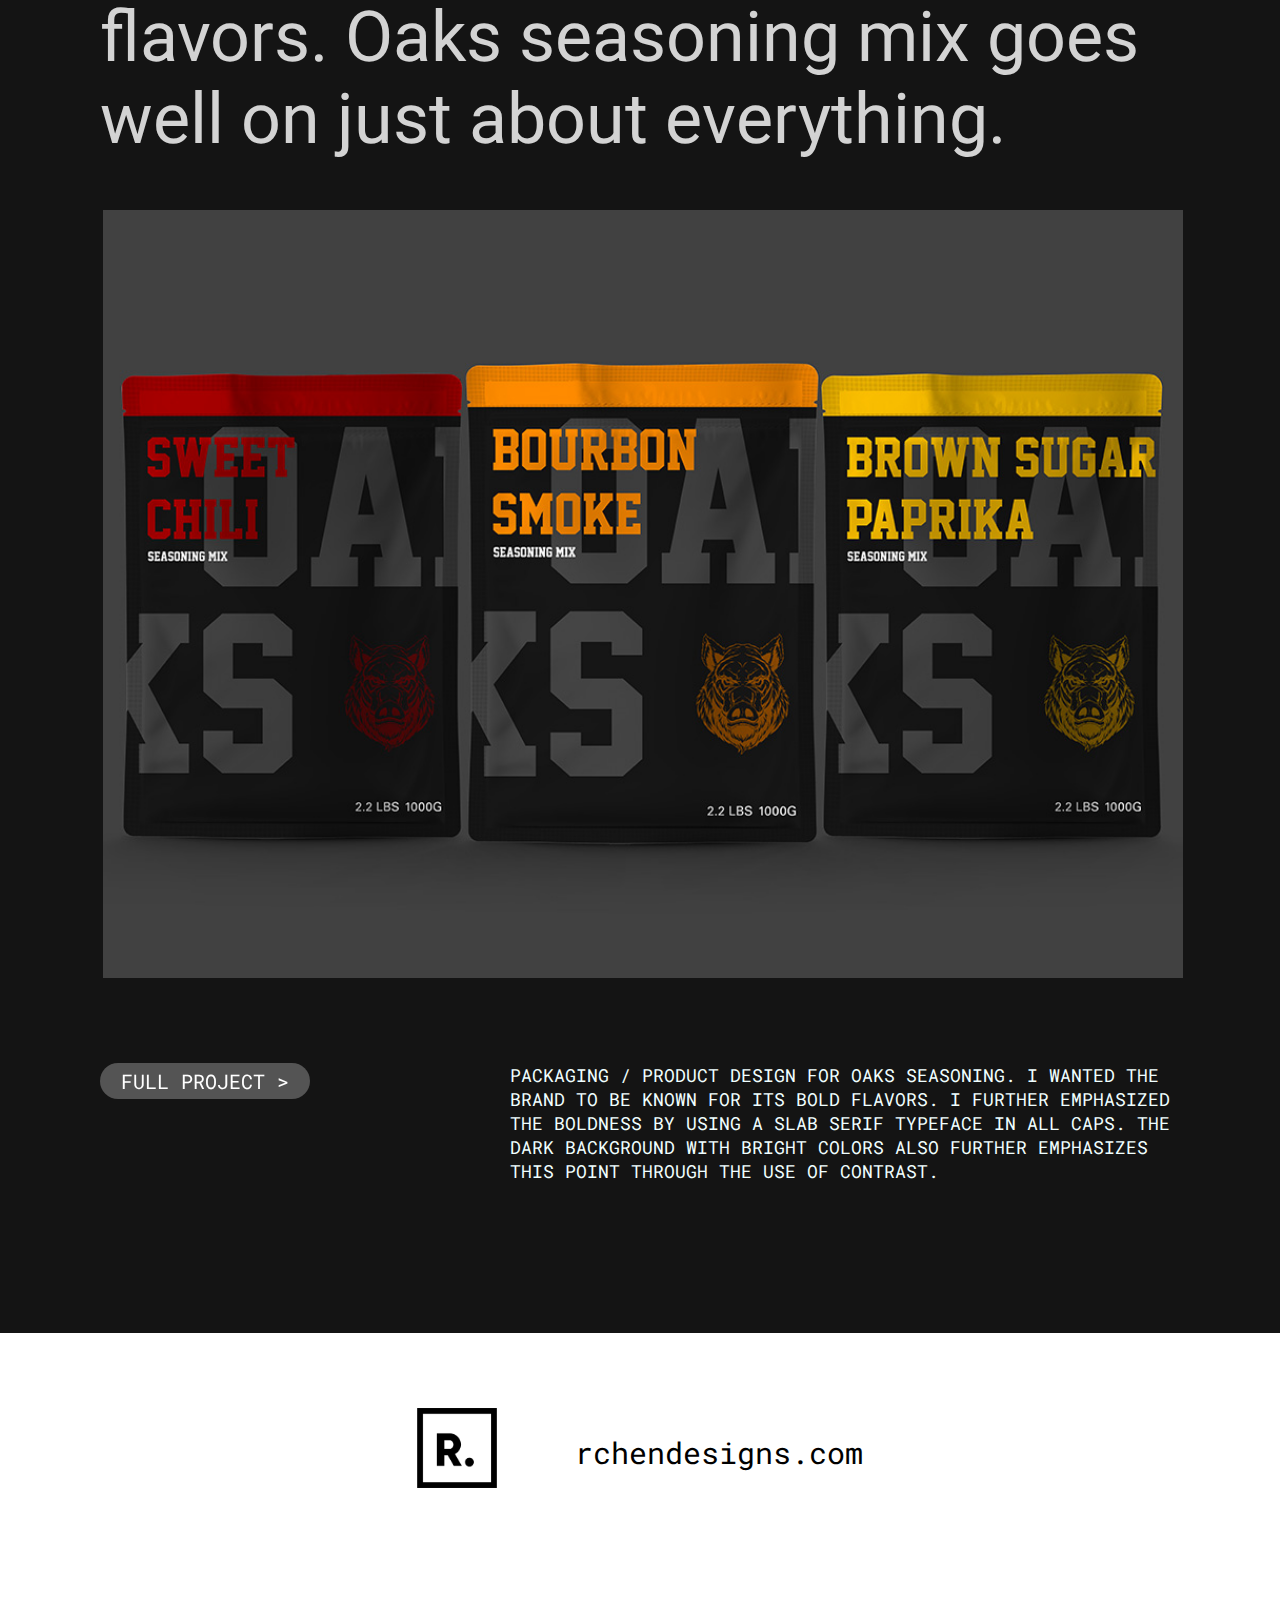
==== commit e87abe4b: "Add files via upload" ====
--- a/index.html
+++ b/index.html
@@ -173,9 +173,9 @@
                 CVPA and The University of Massachusetts Dartmouth.</div>
                 <div class="swiper-container">
                     <div class="swiper-wrapper">
-                      <div class="swiper-slide"><video  class="hero-image" src="/CVPA1.mp4"></video></div>
-                      <div class="swiper-slide"><video  class="hero-image" src="/CVPA2.mp4"></video></div>
-                      <div class="swiper-slide"><video  class="hero-image" src="/CVPA3.mp4"></video></div>
+                      <div class="swiper-slide"><video controls autoplay loop class="hero-image" src="/CVPA1.mp4"></video></div>
+                      <div class="swiper-slide"><video controls autoplay loop class="hero-image" src="/CVPA2.mp4"></video></div>
+                      <div class="swiper-slide"><video controls autoplay loop class="hero-image" src="/CVPA3.mp4"></video></div>
                     </div>
                     <!-- Add Pagination -->
                     <div class="swiper-pagination"></div>
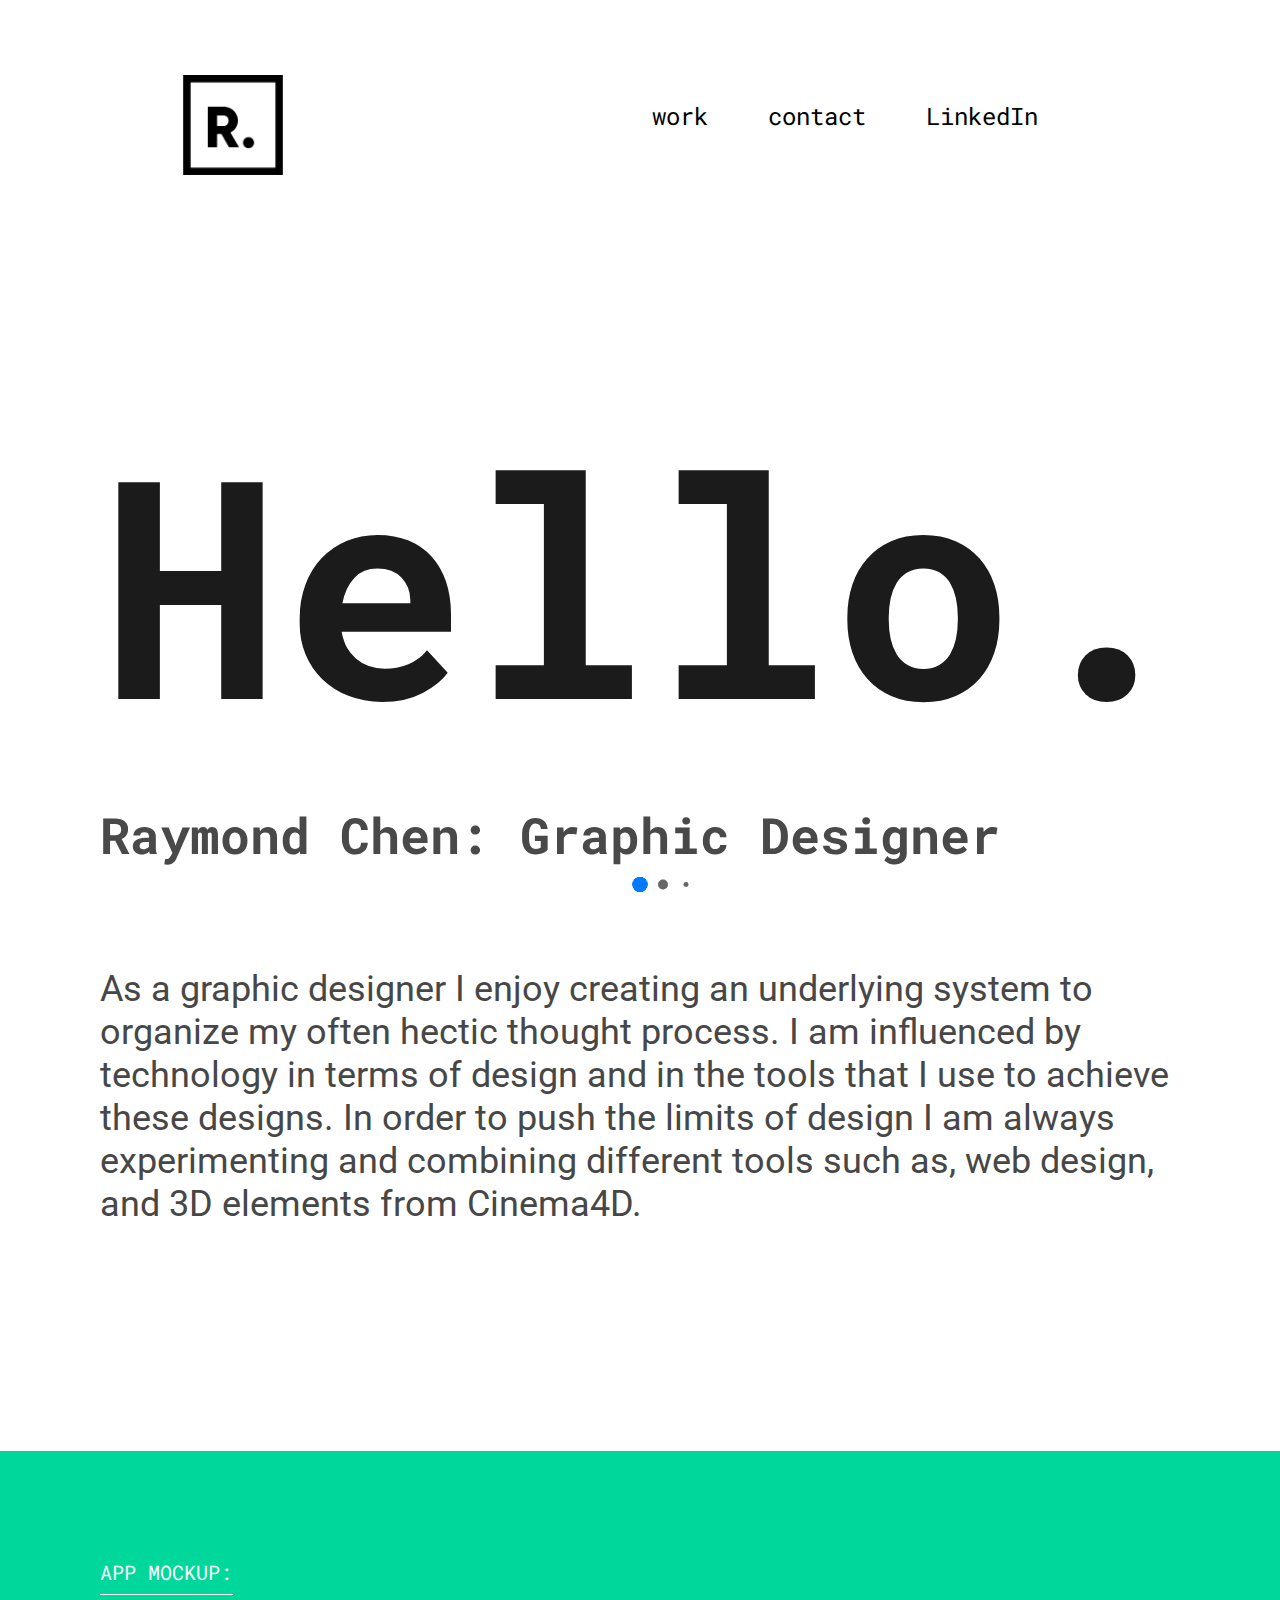
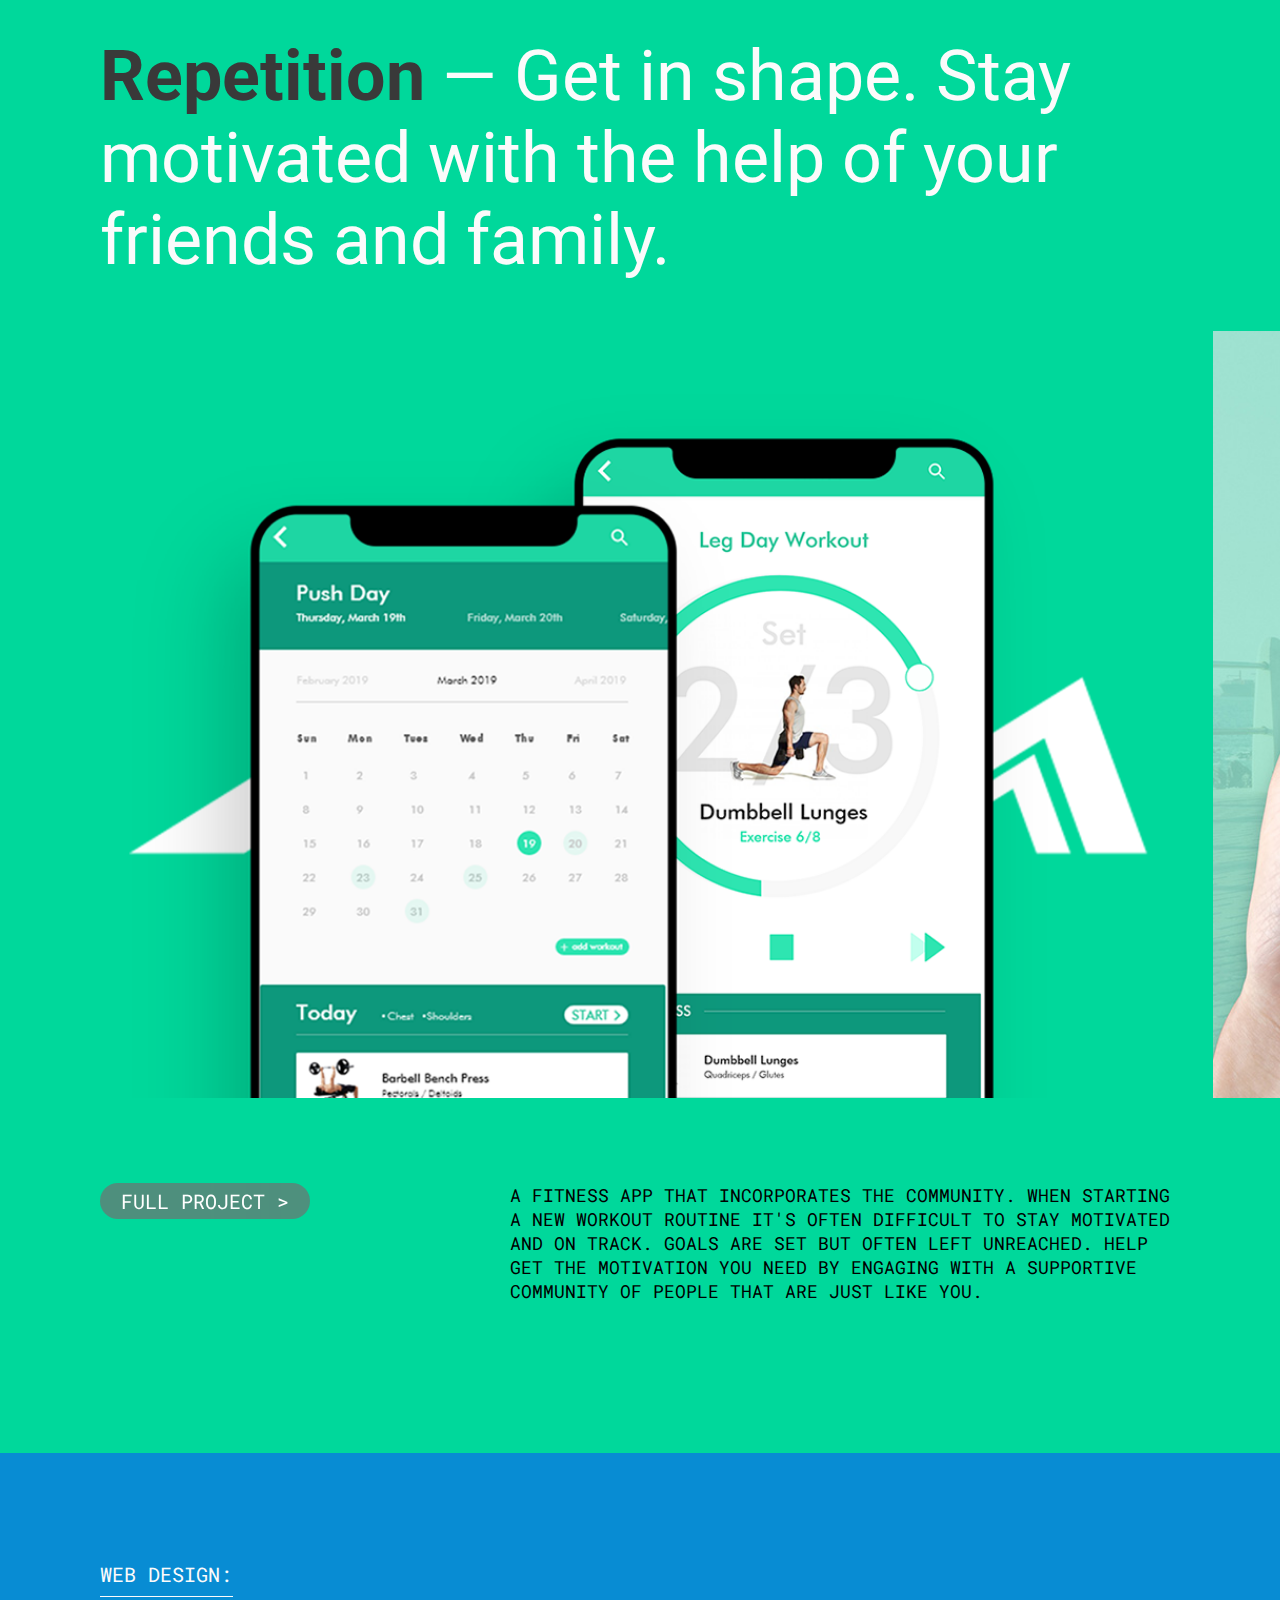
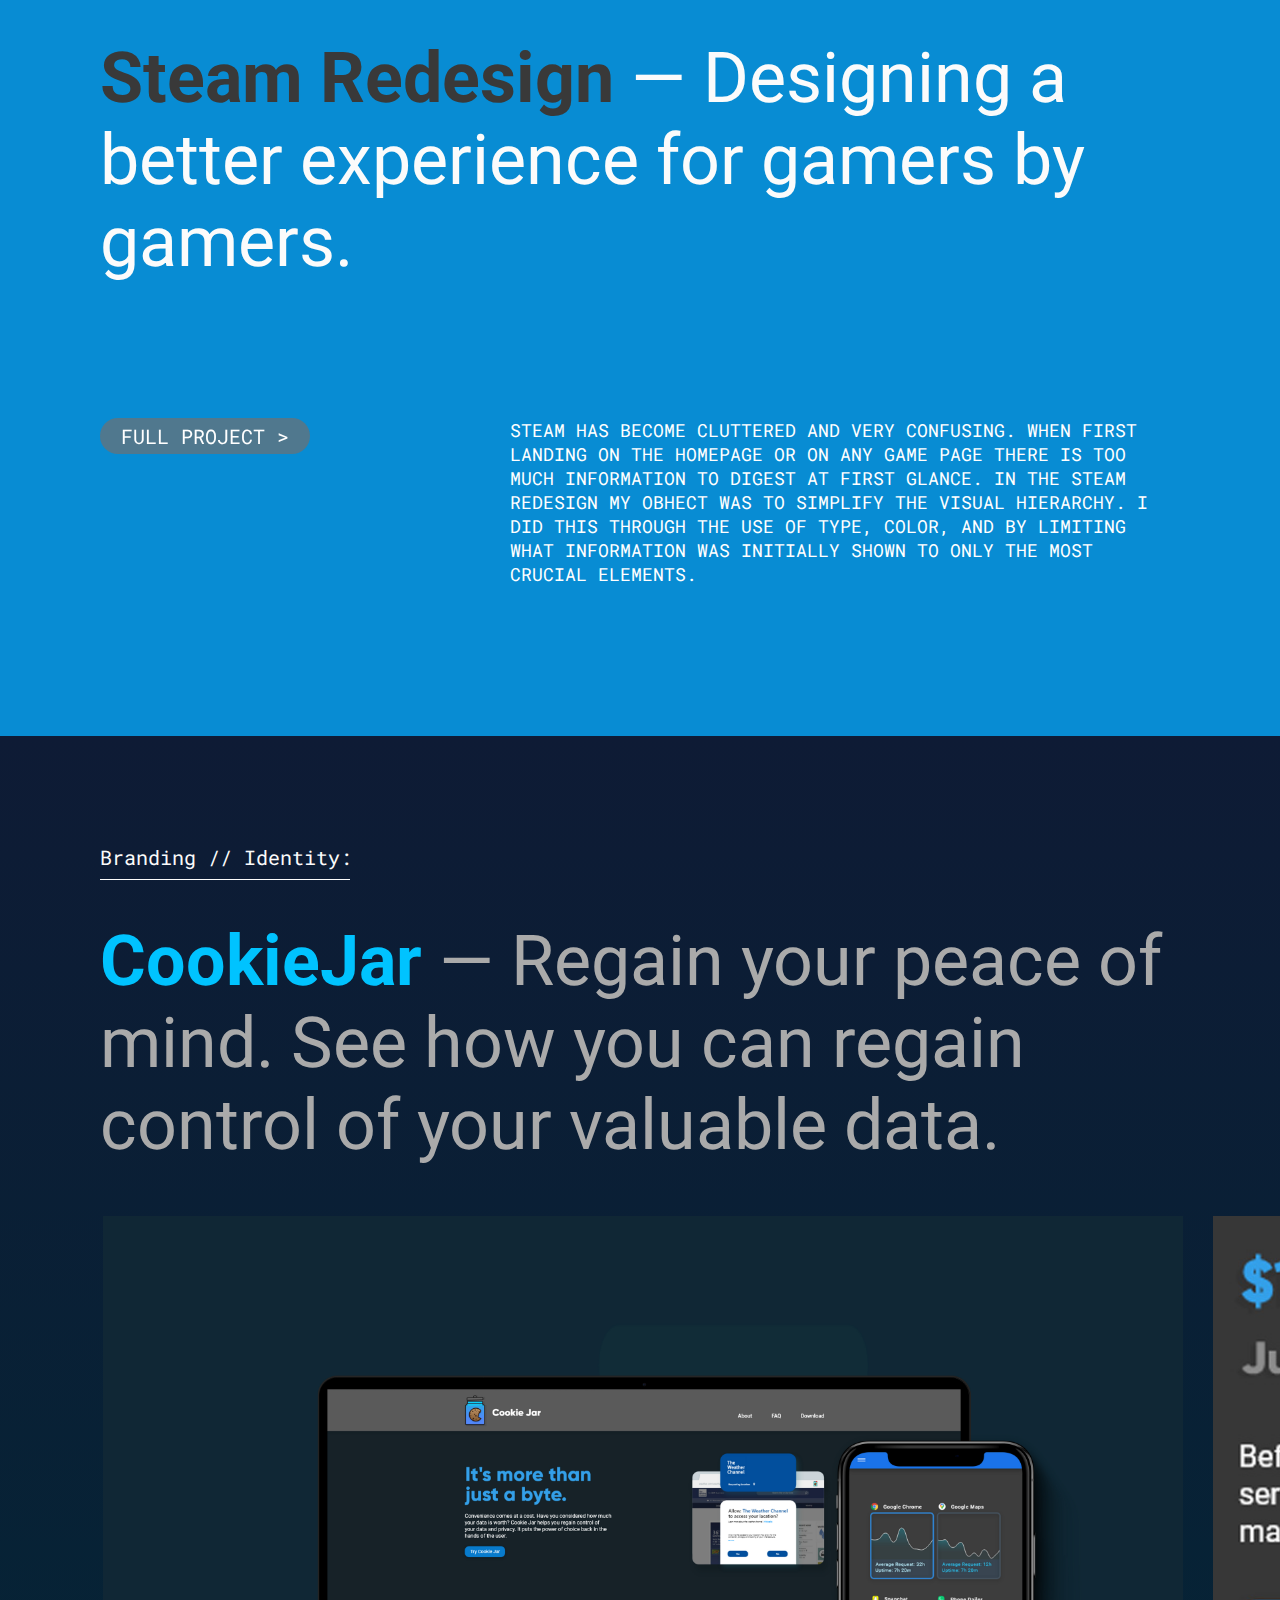
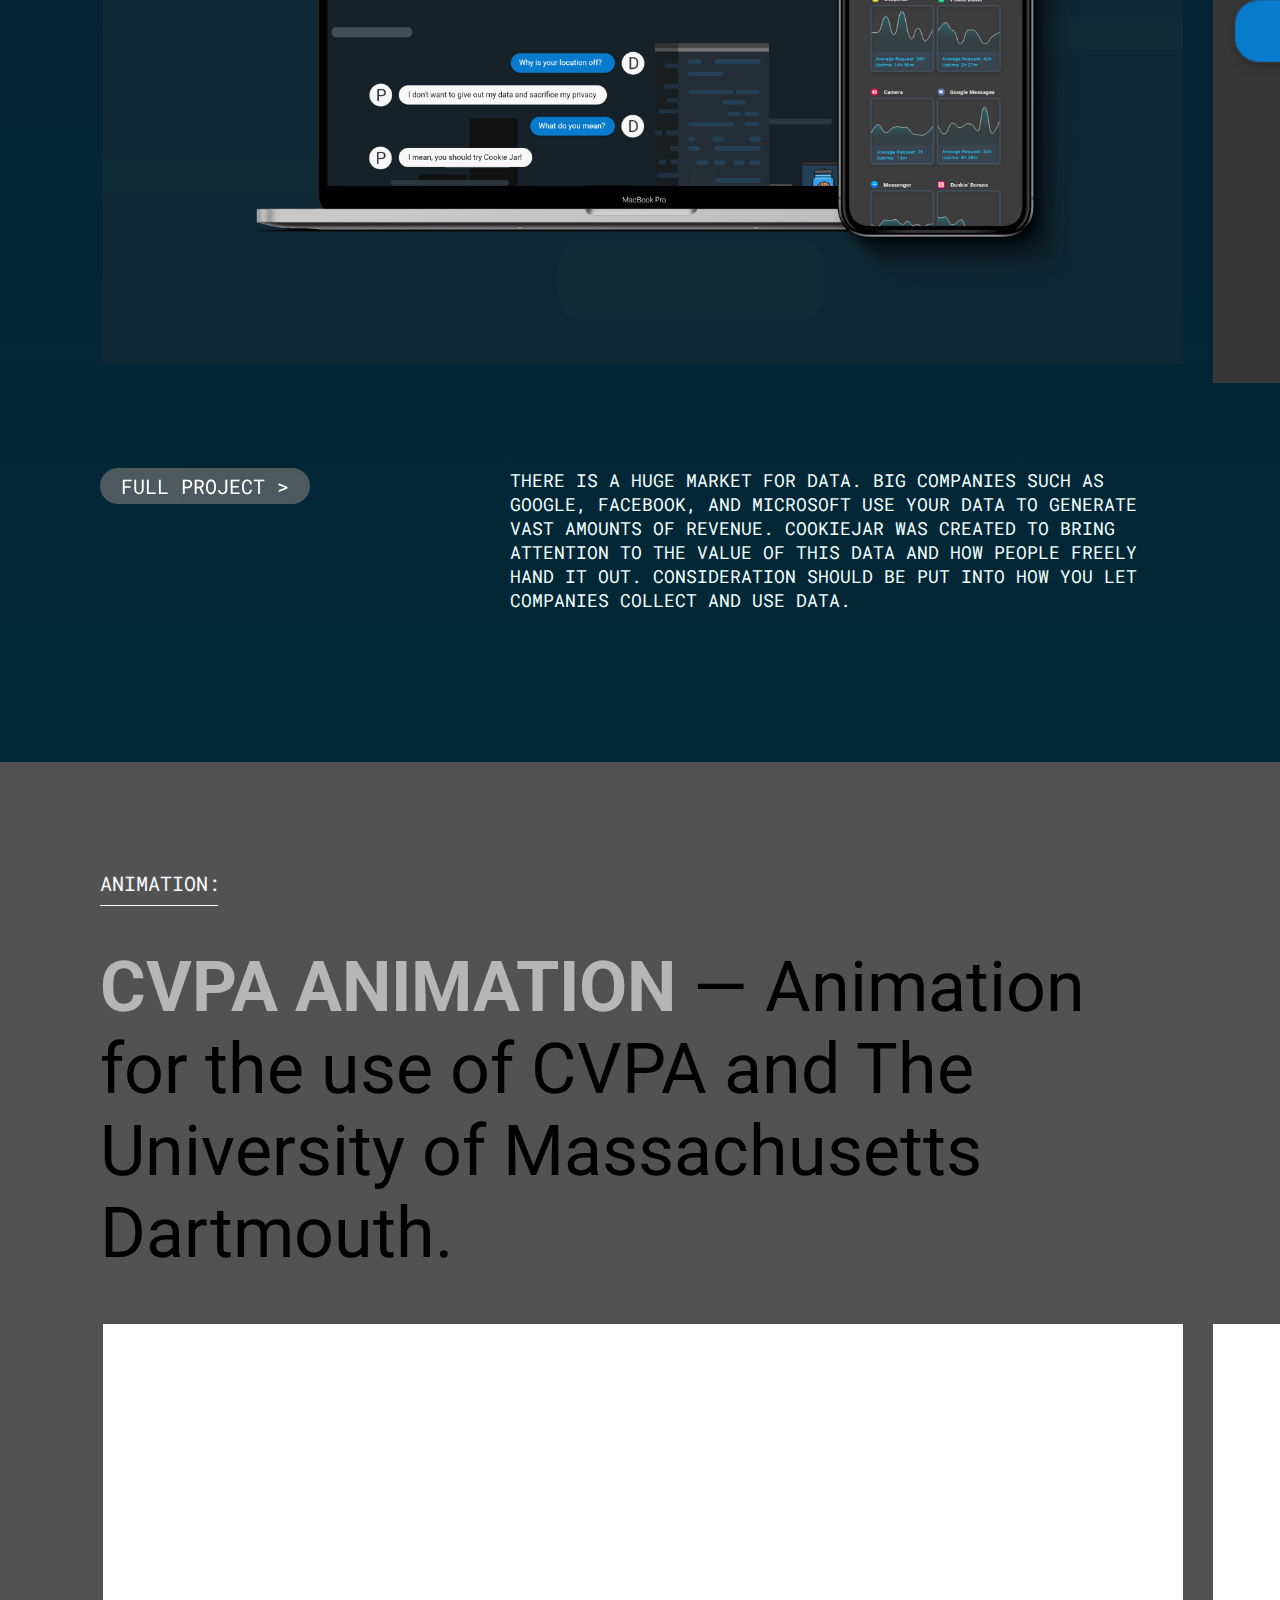
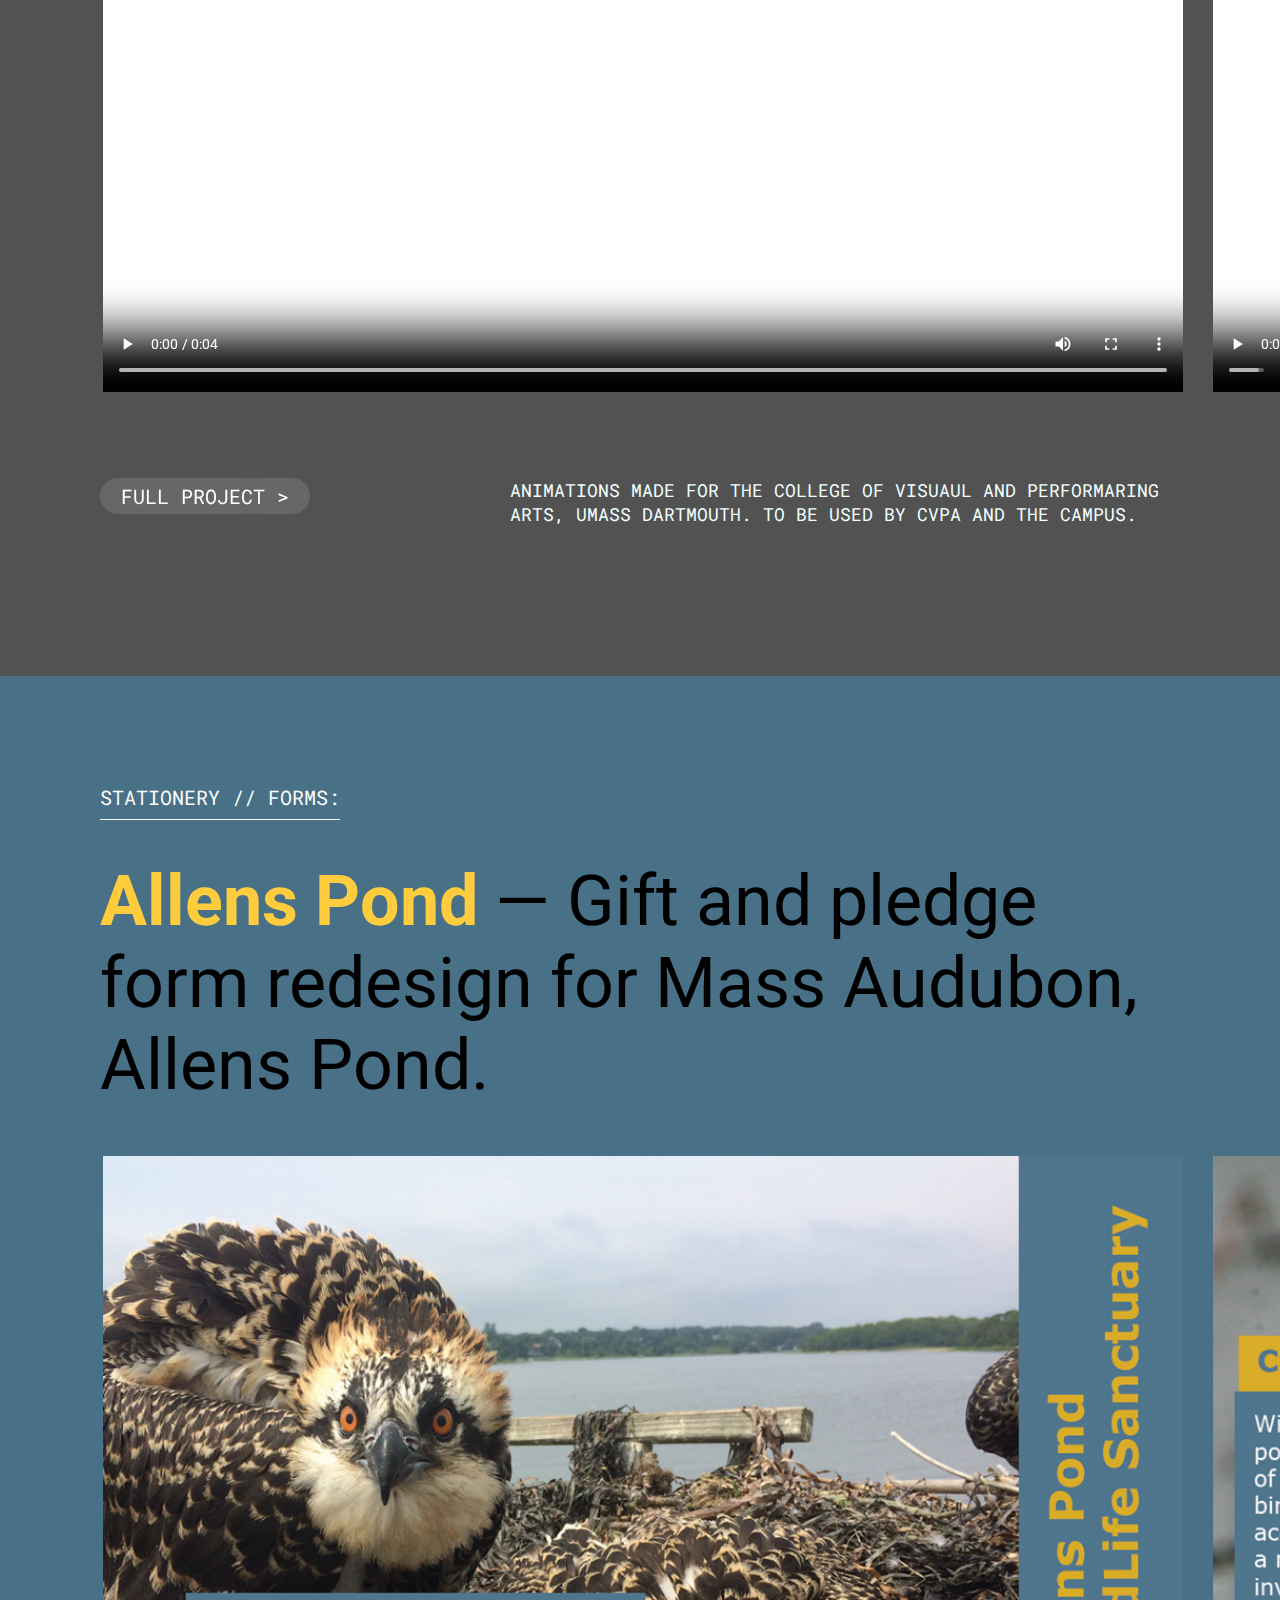
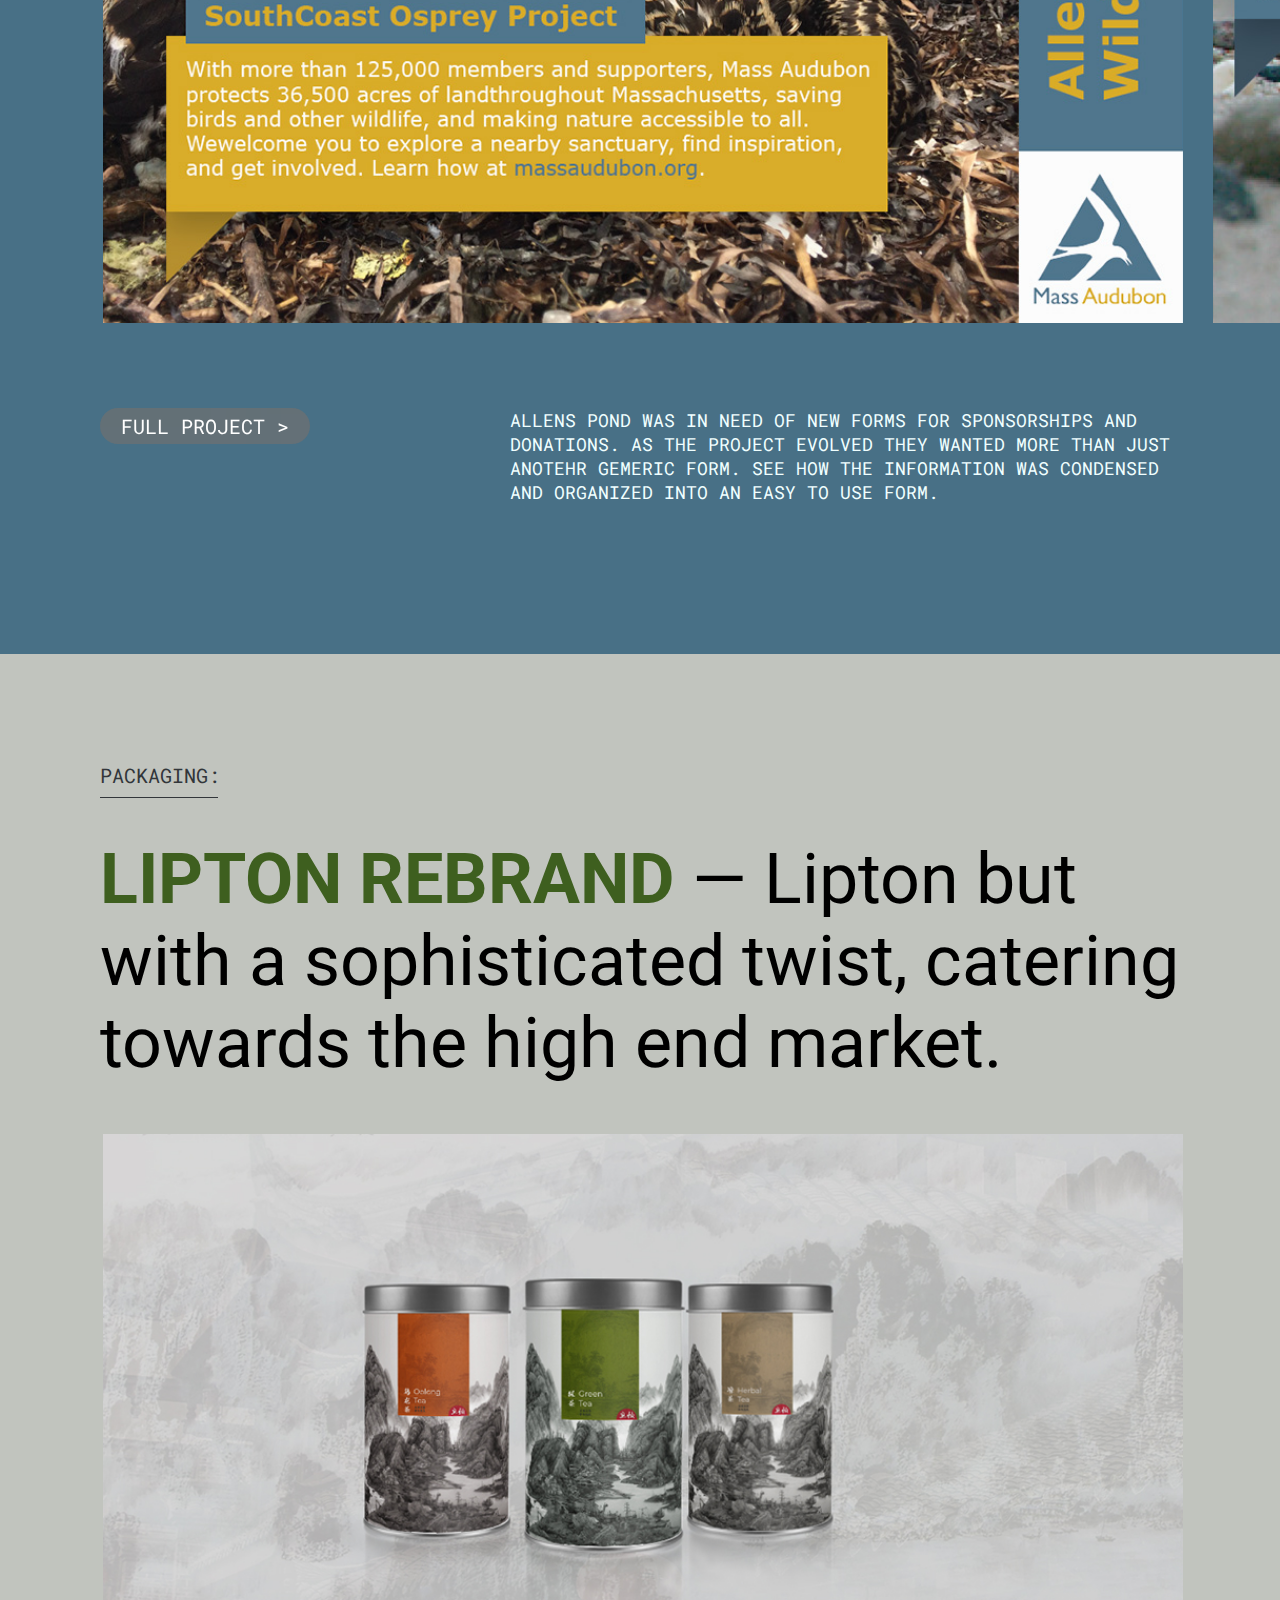
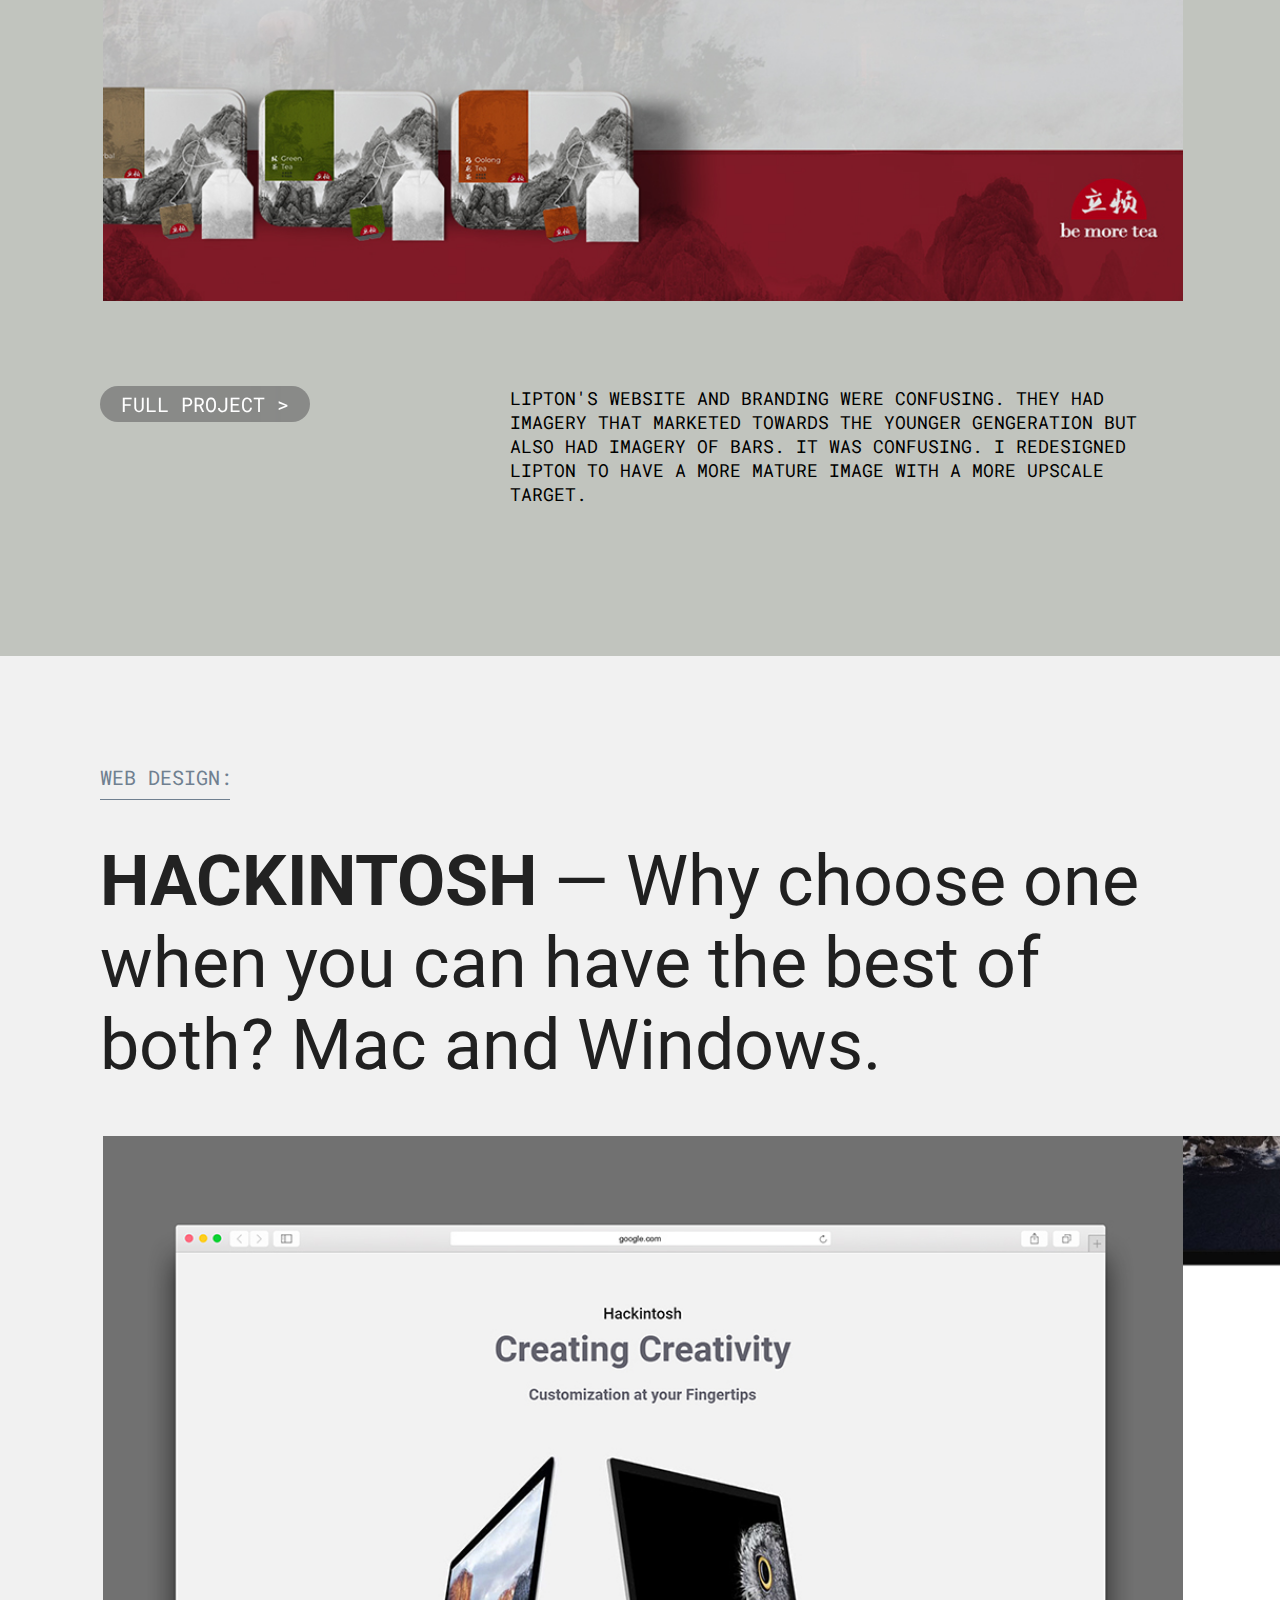
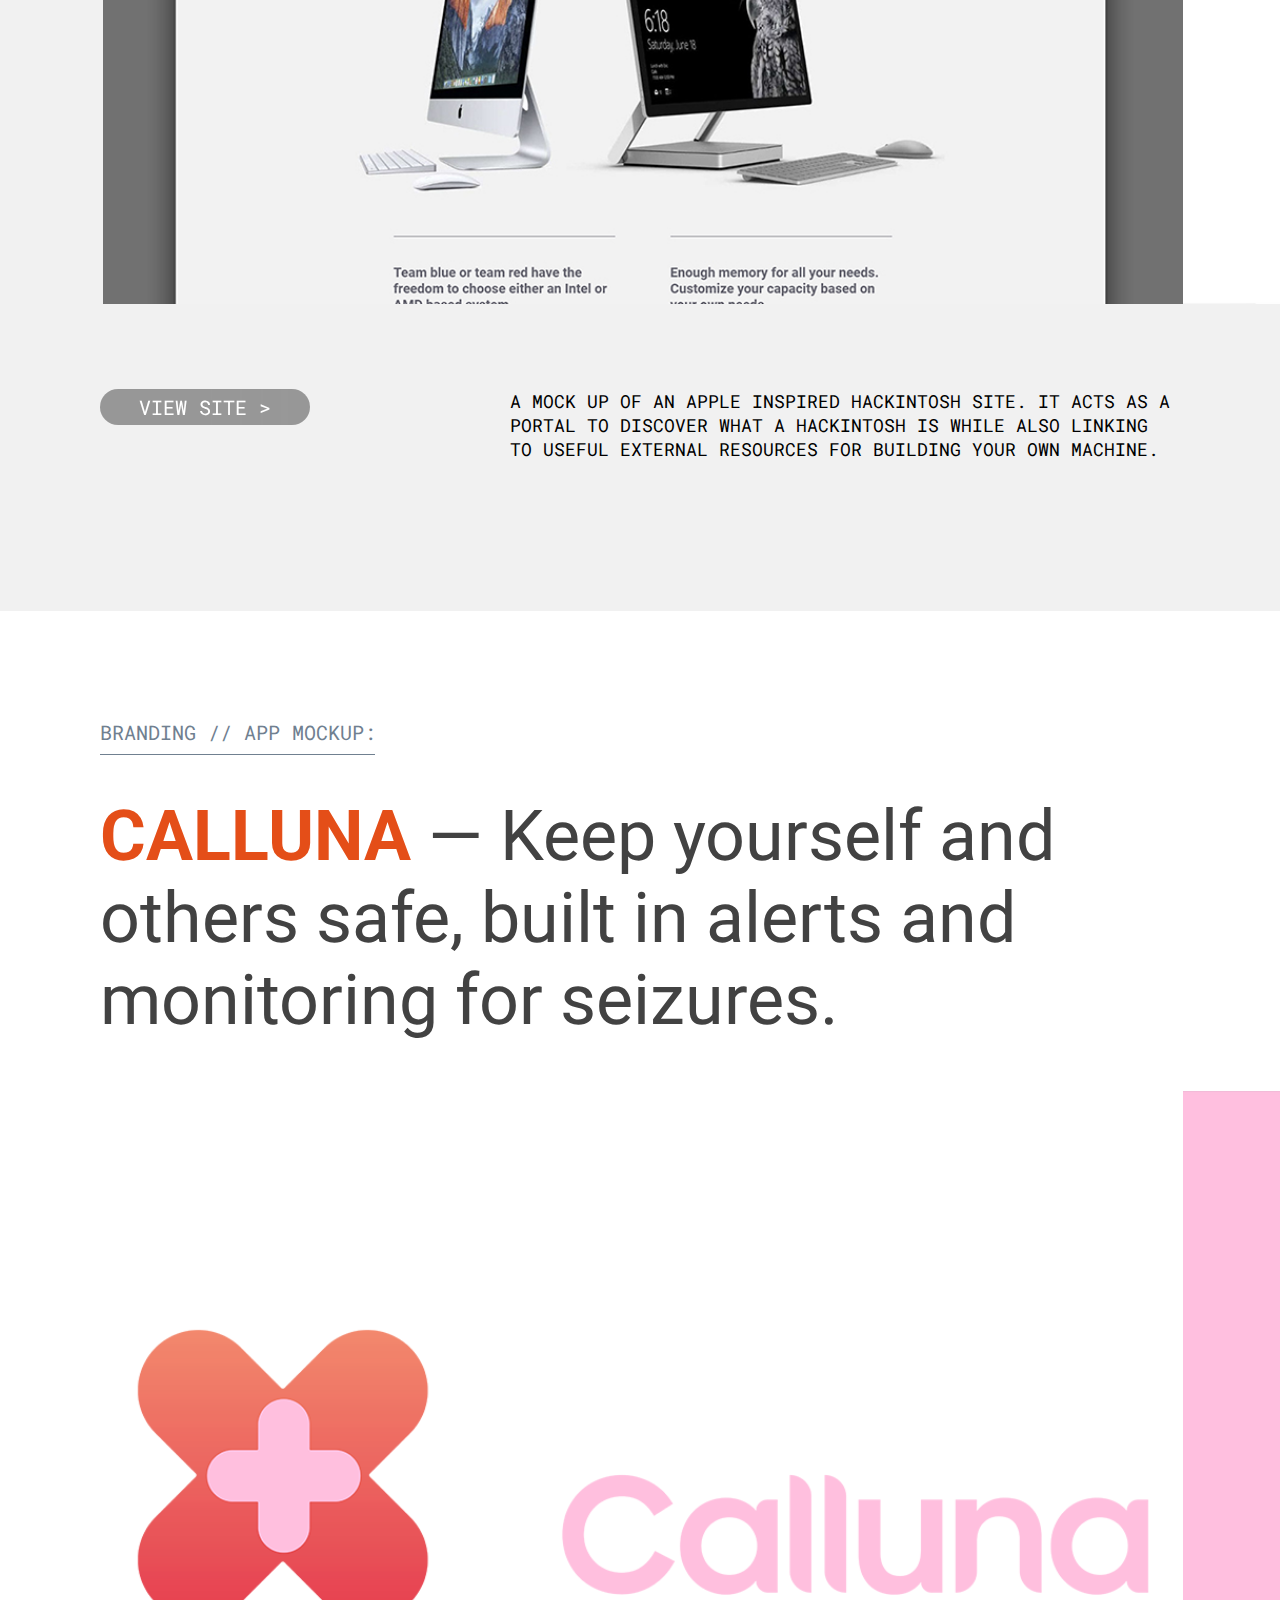
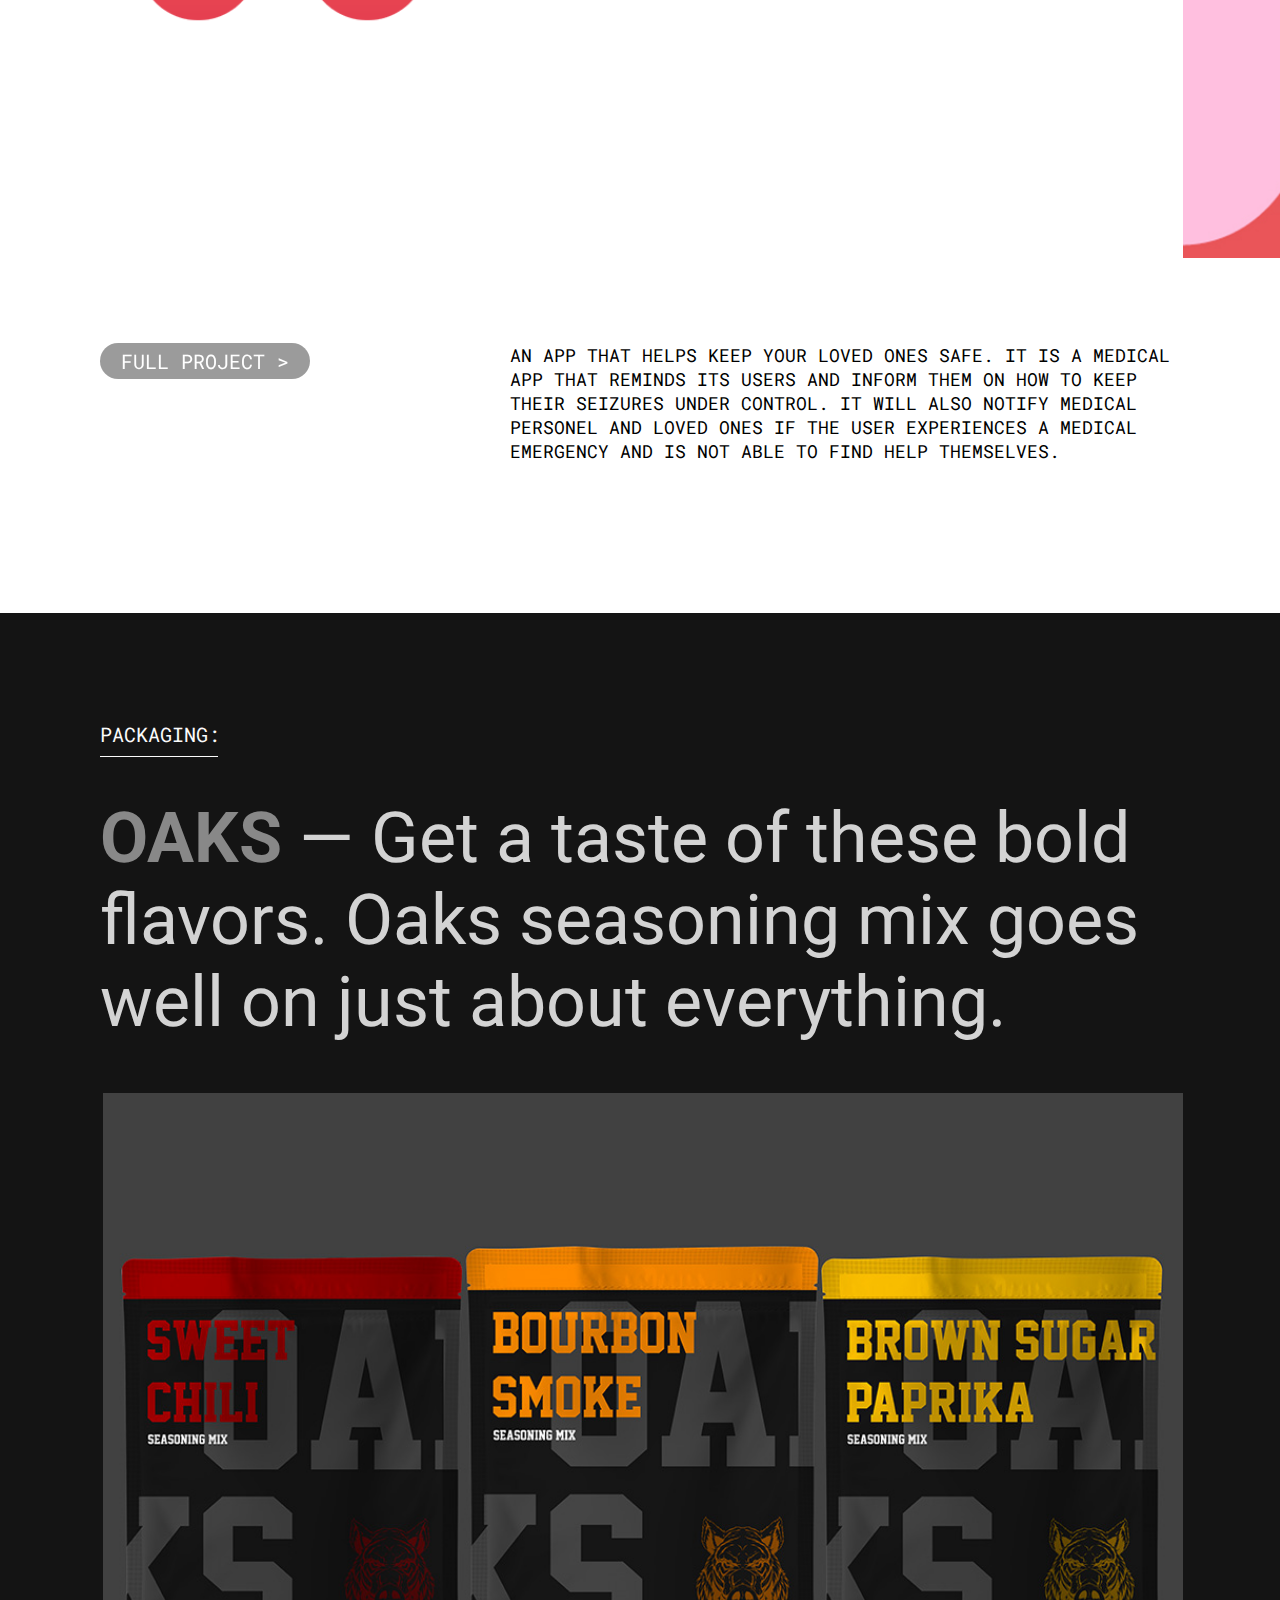
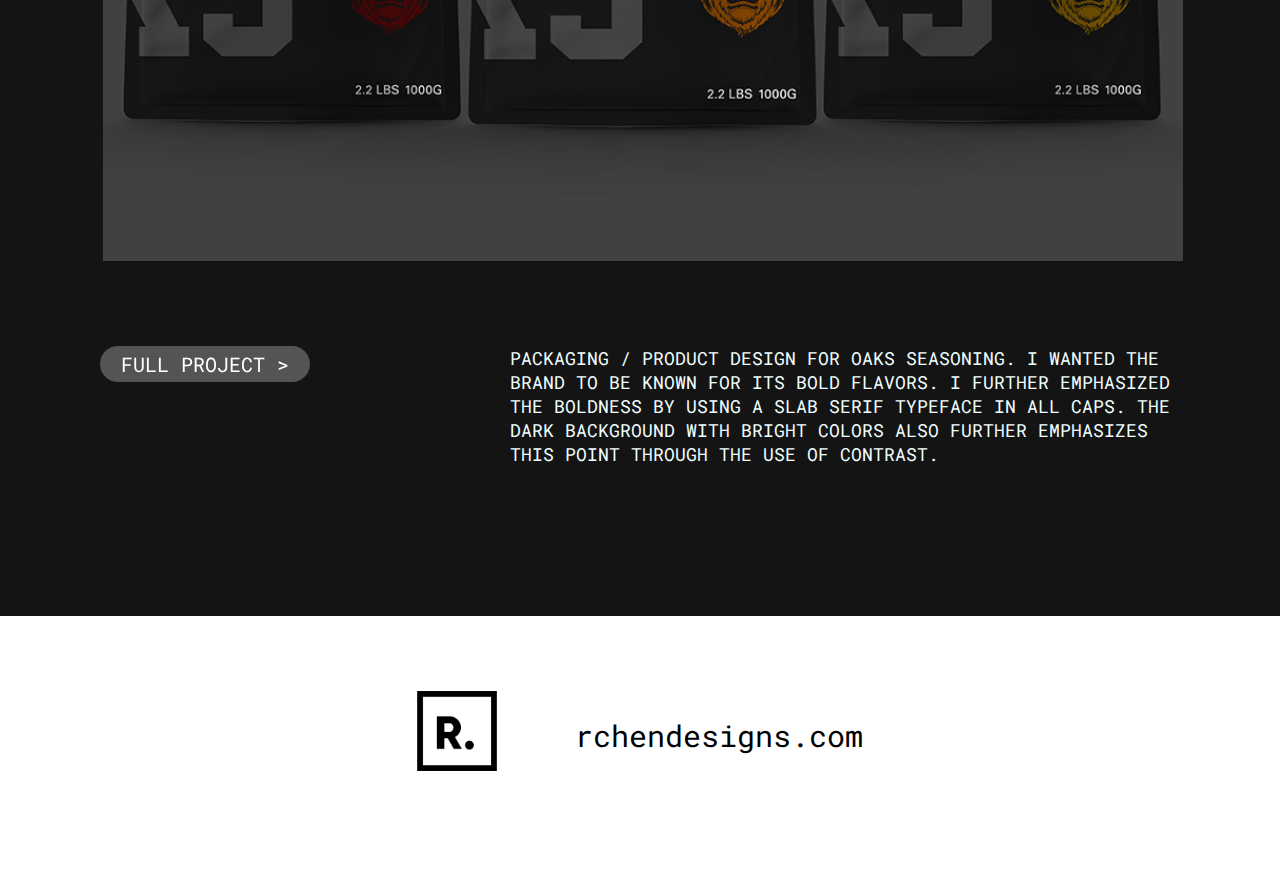
==== commit 23c99345: "Add files via upload" ====
--- a/index.html
+++ b/index.html
@@ -134,6 +134,28 @@
             </div>
         </div>
     </section>
+        <!-- STEAM -->
+        <section class="section-b" style="background: #088cd3;">
+            <div class="section-container">
+                <div class="app-mockup">
+                    <p>WEB DESIGN:</p>
+                </div>
+                <div class="title title1 roboto"><span class="main-span t1">Steam Redesign </span>— Designing a better experience for gamers by gamers.</div>
+                      <!-- Swiper -->
+    
+            <div class="swiper-slide"><img src="/Steam_HERO1.jpg" alt="" class="hero-image"></div>    
+
+                <!-- COME BACK ALTER TO ADD POSSIBLE JS BUTTONS -->
+                <div class="desc-container">
+                    <div class="container">
+                        <div class="desc" style="color: white;">STEAM HAS BECOME CLUTTERED AND VERY CONFUSING. WHEN FIRST LANDING ON THE HOMEPAGE OR ON ANY GAME PAGE THERE IS TOO MUCH INFORMATION TO DIGEST AT FIRST GLANCE. IN THE STEAM REDESIGN MY OBHECT WAS TO SIMPLIFY THE VISUAL HIERARCHY. I DID THIS THROUGH THE USE OF TYPE, COLOR, AND BY LIMITING WHAT INFORMATION WAS INITIALLY SHOWN TO ONLY THE MOST CRUCIAL ELEMENTS. </div>
+                    </div>
+                    <div class="container">
+                        <div class="full-project full-project1"> <a href="Steam.html">FULL PROJECT ></a></div>
+                    </div>
+                </div>
+            </div>
+        </section>
     <!-- COOKIE JAR -->
     <section class="section-b" style="background: rgb(0,41,54);
     background: linear-gradient(0deg, rgba(0,41,54,1) 0%, rgb(14, 27, 53) 100%);">
